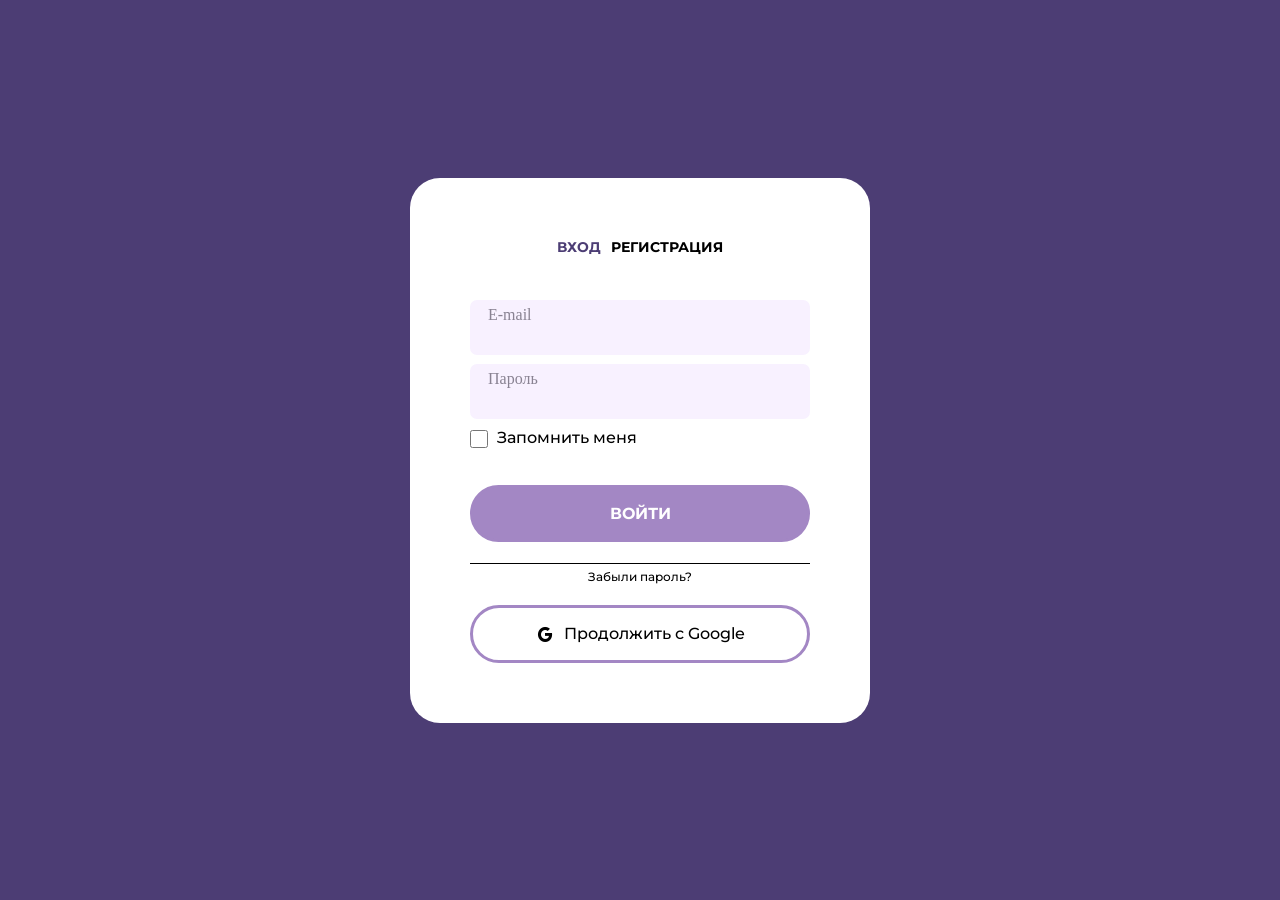
==== login.html @ 8d56366d "first commit" ====
<!DOCTYPE html>
<html lang="ru">
<head>
    <meta charset="UTF-8">
    <meta name="viewport" content="width=device-width, initial-scale=1.0, viewport-fit=cover">

    <!-- Для iOS -->
    <meta name="apple-mobile-web-app-capable" content="yes">
    <meta name="apple-mobile-web-app-status-bar-style" content="black-translucent">
    
    <!-- Для Android -->
    <meta name="theme-color" content="#4C3D74" media="(prefers-color-scheme: light)">
    <meta name="theme-color" content="#4C3D74" media="(prefers-color-scheme: dark)">

    <title>Онлайн-интенсив по наращиванию ресниц</title>

    <!-- Favicon -->
    <link rel="icon" type="image/png" href="./images/icons/favicon-96x96.png" sizes="96x96" />
    <link rel="icon" type="image/svg+xml" href="./images/icons/favicon.svg" />
    <link rel="shortcut icon" href="./images/icons/favicon.ico" />
    <link rel="apple-touch-icon" sizes="180x180" href="./images/icons/apple-touch-icon.png" />
    <link rel="manifest" href="./images/icons/site.webmanifest" />

    <link href='https://unpkg.com/boxicons@2.1.4/css/boxicons.min.css' rel='stylesheet'>
    
    <link rel="stylesheet" href="css/style.css">
    <link rel="stylesheet" href="css/media.css">
</head>
<body>
    <form action="/submit" class="form" method="POST" novalidate>
        <div class="form__container">

            <div class="form__tabs">
                <a href="login.html" class="form__tab form__tab--active">Вход</a>
                <a href="registration.html" class="form__tab">Регистрация</a>
            </div>
                
            <div class="form__container--group">

                <div class="form__field">
                    <label for="email" class="label">E-mail</label>
                    <input type="email" id="email" name="email" required>
                </div>

                <div class="form__field">
                    <label for="password" class="label">Пароль</label>
                    <input type="password" id="password" name="password" required>
                </div>

                <label for="remember-me" class="remember__me"><input type="checkbox" id="remember-me" name="remember-me" required class="checkbox">Запомнить меня</label>
            </div>

            <button type="submit" class="btn__register">Войти</button>

            <hr class="hr">
            <a href="#" class="forgot__password">Забыли пароль?</a>

            <a href="#" class="btn__continue"><i class='bx bxl-google'></i>Продолжить с Google</a>
        </div>
    </form>
</body>
</html>
---- css/style.css ----
/* Сброс всех стилей, которые идут по умолчанию */
@import "./reset.css";

/* * {
    outline: 4px solid green !important;
} */

/* Объявление переменной root для свойств */
:root {
    --primary-color: #4C3D74;

    --primary-alternaite-color: #504178;

    --secondary-color: #FFFFFF;

    --border-radius: 30px;

    --primary-color-button: #A387C4;

    --transition: 0.3s ease;

    --prefers-color-scheme: #000000;

    --font-family: 'Montserrat', system-ui, sans-serif;

    --background-color-card: #F2EEF7;

    --background-color-footer: #251933;

    --input-color: #F8F1FF;

    --border-radius-btn-register-login: 7px;

    --background-color--btn-register-login: #985ACE;
}

/* Подключение шрифта "Montserrat" */
@font-face {
	font-family: 'Montserrat';
	src: url('../fonts/Montserrat/Montserrat-Medium.woff2') format('woff2');
	font-weight: 500;
	font-style: normal;
	font-display: swap;
}

@font-face {
	font-family: 'Montserrat';
	src: url('../fonts/Montserrat/Montserrat-Bold.woff2') format('woff2');
	font-weight: 700;
	font-style: normal;
	font-display: swap;
}

/* Анимация загрузки */
.preloader {
    position: fixed;
    top: 0;
    left: 0;
    width: 100%;
    height: 100%;
    background-color: var(--primary-color);
    display: flex;
    justify-content: center;
    align-items: center;
    z-index: 9999;
    animation: fadeOut 0.5s ease-in-out 4s forwards;

    touch-action: none;
}

/* Контейнер */
.mascara-container {
    position: relative;
    width: 150px;
    height: 200px;
}

/* Флакон туши */
.mascara-bottle {
    position: absolute;
    bottom: 0;
    left: 50%;
    transform: translateX(-50%);
    width: 80px;
    height: 120px;
    background: linear-gradient(45deg, #2A1F40, #1A132D);
    border-radius: 10px;
    box-shadow: 0 5px 15px rgba(0, 0, 0, 0.3),inset 0 -10px 20px rgba(255, 255, 255, 0.1);
}

/* Крышка туши */
.mascara-cap {
    position: absolute;
    bottom: 120px;
    left: 50%;
    transform: translateX(-50%);
    width: 60px;
    height: 25px;
    background: linear-gradient(45deg, #A387C4, #8A63B5);
    border-radius: 5px;
    box-shadow: 0 3px 10px rgba(0, 0, 0, 0.2);
}

/* Щёточка */
.mascara-brush {
    position: absolute;
    bottom: 145px;
    left: 50%;
    transform: translateX(-50%);
    z-index: 10;
    animation: brushMove 3s ease-in-out infinite;
}

/* Держатель щёточки (черная палочка) */
.brush-handle {
    width: 8px;
    height: 80px;
    background: #000000;
    border-radius: 4px;
    position: relative;
}

/* Сама щёточка (белая) */
.brush-head {
    position: absolute;
    bottom: -15px;
    left: 50%;
    transform: translateX(-50%);
    width: 25px;
    height: 30px;
    background: linear-gradient(to bottom, var(--secondary-color), #f0f0f0);
    border-radius: 50% 50% 0 0;
    clip-path: polygon(0 0, 100% 0, 100% 100%, 50% 85%, 0 100%);
    box-shadow: 0 3px 10px rgba(0, 0, 0, 0.2);
}

/* Ворсинки щёточки */
.brush-bristles {
    position: absolute;
    bottom: -20px;
    left: 50%;
    transform: translateX(-50%);
    width: 20px;
    height: 15px;
    background: var(--secondary-color);
    border-radius: 50% 50% 0 0;
}

/* Анимация движения щёточки */
@keyframes brushMove {
    0% {
        transform: translateX(-50%) translateY(0) rotate(0deg);
    }
    20% {
        transform: translateX(-50%) translateY(-40px) rotate(-5deg);
    }
    35% {
        transform: translateX(-50%) translateY(-20px) rotate(2deg);
    }
    50% {
        transform: translateX(-50%) translateY(-35px) rotate(-3deg);
    }
    65% {
        transform: translateX(-50%) translateY(-15px) rotate(1deg);
    }
    80% {
        transform: translateX(-50%) translateY(-60px) rotate(0deg);
    }
    100% {
        transform: translateX(-50%) translateY(-60px) rotate(0deg);
    }
}

/* Капли туши */
.mascara-drops {
    position: absolute;
    bottom: 50px;
    left: 50%;
    transform: translateX(-50%);
    width: 60px;
    height: 40px;
}

.drop {
    position: absolute;
    width: 8px;
    height: 12px;
    background: #A387C4;
    border-radius: 50%;
    opacity: 0;
}

.drop:nth-child(1) {
    left: 10px;
    animation: dropFall 2s ease-in-out infinite;
}

.drop:nth-child(2) {
    left: 25px;
    animation: dropFall 2s ease-in-out 0.5s infinite;
}

.drop:nth-child(3) {
    left: 40px;
    animation: dropFall 2s ease-in-out 1s infinite;
}

@keyframes dropFall {
    0% {
        opacity: 0;
        transform: translateY(-20px);
    }
    30% {
        opacity: 1;
        transform: translateY(0);
    }
    70% {
        opacity: 0.5;
        transform: translateY(20px);
    }
    100% {
        opacity: 0;
        transform: translateY(40px);
    }
}

/* Текст загрузки */
.loading-text {
    position: absolute;
    bottom: -50px;
    left: 50%;
    transform: translateX(-50%);
    color: var(--secondary-color);
    font-size: 16px;
    opacity: 0;
    animation: textAppear 2s ease-in-out 1s forwards;
    font-family: var(--font-family);
    white-space: nowrap;
    width: auto;
}

@keyframes textAppear {
    0% {
        opacity: 0;
        transform: translateX(-50%) translateY(10px);
    }
    100% {
        opacity: 1;
        transform: translateX(-50%) translateY(0);
    }
}

/* Исчезновение прелоадера */
@keyframes fadeOut {
    to {
        opacity: 0;
        visibility: hidden;
    }
}

/* Контент сайта */
.content {
    opacity: 0;
    animation: fadeIn 0.5s ease-in-out 4.5s forwards;
}

@keyframes fadeIn {
    to { opacity: 1; }
}

/* Общие стили для всей страницы */
html.no-scroll,
body.no-scroll {
    overflow: hidden;
    height: 100%;
}

body {
    overflow-x: hidden;
    -webkit-touch-callout: none; /* iOS Safari */
    -webkit-user-select: none;   /* Safari */
    -khtml-user-select: none;    /* Konqueror HTML */
    -moz-user-select: none;      /* Firefox */
    -ms-user-select: none;       /* Internet Explorer/Edge */
    user-select: none;           /* Non-prefixed version */
}

input, textarea {
    -webkit-user-select: text;
    -moz-user-select: text;
    -ms-user-select: text;
    user-select: text;
}

html {
    scroll-behavior: smooth;
    scroll-padding-top: 100px;
}

.container {
    max-width: 1200px;
    margin: 0 auto;
    padding: 0 15px;
    width: 100%;
    position: relative;
    box-sizing: border-box;
}

/* БУРГЕР-МЕНЮ (БАЗОВЫЕ СТИЛИ) */
.burger-menu {
    display: none;
    background: transparent;
    border: none;
    cursor: pointer;
    padding: 0;
    width: 40px;
    height: 40px;
    position: relative;
    z-index: 1001;
}

.burger-icon {
    position: absolute;
    top: 50%;
    left: 50%;
    transform: translate(-50%, -50%);
    transition: var(--transition);
    fill: var(--secondary-color);
}

/* Иконка закрытия скрыта по умолчанию */
.close-icon {
    opacity: 0;
    visibility: hidden;
}

/* Когда меню открыто - показан крестик, а бургер скрыт */
.burger-menu.active .menu-icon {
    opacity: 0;
    visibility: hidden;
}

.burger-menu.active .close-icon {
    opacity: 1;
    visibility: visible;
}

/* Тёмная тема без JS
@media (prefers-color-scheme: dark) {
    body {
        background-color: var(--prefers-color-scheme);
        color: var(--secondary-color);
    }
} */

/* Шапка */
.header {
    padding-top: 105px;
    background-color: var(--primary-color);
}

.header__wrapper {
    display: flex;
    align-items: center;
    justify-content: space-between;
}

.logo {
    font-family: var(--font-family);
    font-weight: 700;
    font-size: 14px;
    line-height: 19px;
    color: var(--secondary-color);
    text-transform: uppercase;
    cursor: pointer;
    transition: var(--transition);
}

.logo:hover {
    color: var(--primary-color-button);
    text-shadow: 0 0 5px rgba(163, 135, 196, 0.3);
}

.nav__menu {
    display: flex;
    align-items: center;
    column-gap: 27px;
    list-style-type: none;
}

.nav__item {
    font-family: var(--font-family);
    font-weight: 700;
    font-size: 14px;
    color: var(--secondary-color);
    text-transform: uppercase;
    transition: var(--transition);
    cursor: pointer;
}

.nav__item:hover {
    color: var(--primary-color-button);
    text-shadow: 0 0 5px rgba(163, 135, 196, 0.3);
}

/* Главный экран */
.banner {
    padding-top: 103px;
    background-color: var(--primary-color);
}

.banner__mini--title {
    font-family: var(--font-family);
    font-weight: 700;
    font-size: 20px;
    color: var(--secondary-color);
    text-transform: uppercase;
}

.banner__title {
    font-family: var(--font-family);
    font-weight: 700;
    font-size: 50px;
    line-height: 66px;
    color: var(--secondary-color);
    text-transform: uppercase;
    max-width: 761px;
    margin-top: 19px;
}

.banner__desc {
    font-family: var(--font-family);
    font-weight: 700;
    font-size: 20px;
    line-height: 150%;
    color: var(--secondary-color);
    margin-top: 29px;
    max-width: 485px;
    text-transform: uppercase;
}

.btn__container {
    display: flex;
	align-items: center;
	column-gap: 24px;
    margin-top: 44px;
    padding-bottom: 182px;
}

.button {
    background-color: var(--primary-color-button);
    border-radius: var(--border-radius);
    padding: 20px 65px;
    font-family: var(--font-family);
    font-size: 16px;
    font-weight: 700;
    color: var(--secondary-color);
    text-transform: uppercase;
    transition: var(--transition);
    border: 3px solid var(--primary-color-button);
    text-align: center;
}

.button:hover {
    border: 3px solid var(--primary-color-button);
    background-color: transparent;
    color: var(--secondary-color);
    box-shadow: 0 0 15px rgba(163, 135, 196, 0.6), inset 0 0 15px rgba(163, 135, 196, 0.1);
    text-shadow: 0 0 5px rgba(163, 135, 196, 0.3);
}

.btn {
    border-radius: var(--border-radius);
    background-color: transparent;
    color: var(--secondary-color);
    padding: 20px 65px;
    font-weight: 700;
    font-family: var(--font-family);
    font-size: 16px;
    border: 3px solid var(--primary-color-button);
    text-transform: uppercase;
    transition: var(--transition);
    text-align: center;
}

.btn:hover {
    background-color: var(--primary-color-button);
    color: var(--secondary-color);
    border-color: var(--primary-color-button);
    box-shadow: 0 5px 15px rgba(163, 135, 196, 0.4);
}

.images {
    position: absolute;
    right: 0;
    top: -47px;
    width: 373px;
    max-width: 100%;
    z-index: 2;
    transition: transform var(--transition);
    cursor: pointer;
}

.images:hover {
    transform: scale(1.1);
}

.bg-effect {
    position: absolute;
    width: 718px;
    height: 800px;
    left: 50%;
    top: -120px;
    border-radius: 50%;
    filter: blur(30px);
    z-index: 1;
    left: 75%;
    transform: translateX(-50%);
    max-width: 80vw;
}

/* Для кого? */
.for-whom {
    padding-top: 167px;
}

.for-whom__title {
    font-family: var(--font-family);
    font-size: 50px;
    font-weight: 700;
    text-align: center;
    text-transform: uppercase;
    color: var(--primary-alternaite-color);
    margin-bottom: 46px;
}

.for-whom__content--item {
    display: flex;
    justify-content: center;
    column-gap: 26px;
    margin-top: 46px;
    margin-bottom: 43px;
}

/* Обертка для карточки чтобы изображение не обрезалось */
.for-whom__card-wrapper {
    position: relative;
    margin-left: 42px;
}

.for-whom__card {
    background: var(--background-color-card);
    border: 3px solid var(--primary-color);
    border-radius: var(--border-radius);
    width: 341px;
    min-height: 138px;
    padding: 20px 20px 20px 60px;
    position: relative;
    display: flex;
    align-items: center;
}

.for-whom__card--between {
    display: flex;
    align-items: center;
    gap: 15px;
    width: 100%;
}

.for-whom__images {
    width: 84px;
    height: 84px;
    position: absolute;
    left: -42px;
    top: 45%;
    transform: translateY(-50%);
    z-index: 2;
}

.for-whom__desc {
    color: var(--primary-color);
    font-size: 16px;
    font-family: var(--font-family);
    line-height: 130%;
    text-transform: uppercase;
    margin: 0;
    padding-left: 5px;
    width: 100%;
}

.for-whom__span {
    color: var(--primary-color);
    font-weight: 700;
}

.for-whom__content--items {
    display: flex;
    align-items: center;
    column-gap: 33px;
    position: relative;
    padding-bottom: 180px;
}

.for-whom__text {
    font-family: var(--font-family);
    font-weight: 700;
    font-size: 20px;
    line-height: 150%;
    color: var(--primary-color);
    text-transform: uppercase;
    width: 511px;
}

.button__for-whom {
    background-color: var(--primary-color-button);
    border-radius: var(--border-radius);
    padding: 20px 65px;
    font-family: var(--font-family);
    font-size: 16px;
    font-weight: 700;
    color: var(--secondary-color);
    text-transform: uppercase;
    transition: var(--transition);
    border: 3px solid var(--primary-color-button);
    text-align: center;
}

.button__for-whom:hover {
    background-color: transparent;
    color: var(--primary-color-button);
    border-color: var(--primary-color-button);
    box-shadow: 0 5px 15px rgba(163, 135, 196, 0.4);
}

.super__woman--images {
    position: absolute;
    right: 0;
    top: 1px;
    width: 243px;
    height: 243px;
}

/* Что будет на интенсиве? */
.program {
    background-color: var(--primary-color);
    padding-top: 168px;
}

.program__content--title {
    color: var(--secondary-color);
    font-family: var(--font-family);
    font-size: 50px;
    text-align: center;
    text-transform: uppercase;
    font-weight: 700;
    margin-bottom: 38px;
}

.program__content--menu {
    display: grid;
    grid-template-columns: repeat(3, 1fr);
    gap: 30px;
    justify-content: center;
}

.program__content--list {
    display: flex;
    align-items: center;
    gap: 23px;
    min-width: 0;
}

.program__images {
    width: 58px;
    height: 58px;
    flex-shrink: 0;
    transition: var(--transition);
    cursor: pointer;
}

.program__images:hover {
    transform: scale(1.1);
}

.program__desc {
    font-size: 16px;
    line-height: 150%;
    color: var(--secondary-color);
    font-weight: 500;
    font-family: var(--font-family);
    text-transform: uppercase;
    margin: 0;
}

.program__span {
    font-size: 16px;
    line-height: 150%;
    color: var(--secondary-color);
    font-weight: 700;
    font-family: var(--font-family);
    text-transform: uppercase;
}

/* О Юлии Ворман */
.about {
    padding-top: 146px;
    background-color: var(--primary-color);
}

.about__title {
    font-family: var(--font-family);
    font-weight: 700;
    font-size: 50px;
    color: var(--secondary-color);
    text-align: center;
    text-transform: uppercase;
    margin-bottom: 31px;
}

.about__text {
    width: 673px;
    text-transform: uppercase;
    font-family: var(--font-family);
    font-weight: 500;
    font-size: 16px;
    line-height: 150%;
    color: var(--secondary-color);
    margin-bottom: 38px;
}

.about__text--span {
    font-weight: 700;
}

.about__text--item {
    width: 666px;
    text-transform: uppercase;
    font-family: var(--font-family);
    font-weight: 500;
    font-size: 16px;
    line-height: 150%;
    color: var(--secondary-color);
    margin-bottom: 20px;
}

.about__text--item--span {
    font-weight: 700;
}

/* Стили для индикаторов - Уменьшено расстояние между колонками */
.indicators {
    display: flex;
    flex-direction: column;
    gap: 20px;
    margin-bottom: 18px;
}

.row {
    display: flex;
    justify-content: space-between;
    width: 59%;
}

.indicator {
    flex: 0 1 49%;
}

.indicator_title {
    margin-bottom: 7px;
    font-family: var(--font-family);
    font-weight: 700;
    font-size: 50px;
    line-height: 66px;
    color: var(--secondary-color);
}

.indicator_text {
    text-transform: uppercase;
    font-family: var(--font-family);
    font-weight: 500;
    font-size: 16px;
    line-height: 150%;
    color: var(--secondary-color);
}

.about__text--footer {
    font-family: var(--font-family);
    font-weight: 500;
    font-size: 16px;
    line-height: 150%;
    color: var(--secondary-color);
    width: 645px;
    text-transform: uppercase;
    padding-bottom: 176px;
}

.about__text--footer--span {
    font-weight: 700;
}

.about__main--images {
    position: absolute;
    right: 100px;
    top: 122px;
    width: 349px;
    height: 451px;
    border-radius: var(--border-radius);
}

/* Лист уроков интенсива */
.list__lessons {
    padding-top: 168px;
}

.list__lessons--title {
    font-family: var(--font-family);
    font-weight: 700;
    font-size: 50px;
    color: var(--primary-alternaite-color);
    text-transform: uppercase;
    text-align: center;
    margin-bottom: 46px;
}

.accordion-item1 {
    border-bottom: 3px solid var(--primary-color);
}

.accordion {
    width: 100%;
    padding-bottom: 50px;
}

.accordion-item {
    border-bottom: 3px solid var(--primary-color);
}

.accordion-toggle {
    display: none;
}

.accordion-label {
    display: flex;
    justify-content: space-between;
    align-items: center;
    padding-top: 20px;
    padding-bottom: 20px;
    padding-left: 0;
    padding-right: 8px;
    cursor: pointer;
    transition: background-color 0.3s;
}

.accordion-label:hover {
    background-color: transparent !important;
}

.lesson-title {
    font-size: 18px;
    font-weight: 500;
    color: var(--primary-color);
    font-family: var(--font-family);
    text-transform: uppercase;
}

.icon {
    position: relative;
    width: 20px;
    height: 20px;
    flex-shrink: 0;
    margin-left: 15px;
}

.icon::before, .icon::after {
    content: '';
    position: absolute;
    background-color: var(--primary-color);
    transition: var(--transition);
}

/* Горизонтальная линия плюса */
.icon::before {
    top: 50%;
    left: 0;
    width: 100%;
    height: 2px;
    transform: translateY(-50%);
}

/* Вертикальная линия плюса */
.icon::after {
    top: 0;
    left: 50%;
    width: 2px;
    height: 100%;
    transform: translateX(-50%);
}

/* Анимация при открытии - превращение плюса в минус */
.accordion-toggle:checked + .accordion-label .icon::after {
    transform: translateX(-50%) rotate(90deg);
    opacity: 0;
}

.accordion-toggle:checked + .accordion-label .icon::before {
    transform: translateY(-50%) rotate(180deg);
}

.accordion-content {
    max-height: 0;
    overflow: hidden;
    padding: 0 25px;
    transition: max-height 0.4s ease, padding 0.4s ease;
    background-color: transparent !important;
    font-size: 15px;
    line-height: 1.6;
    color: var(--primary-color);
}

/* Когда аккордеон открыт */
.accordion-toggle:checked ~ .accordion-content {
    max-height: 300px;
    padding: 5px 25px 20px;
}

.content-wrapper {
    padding: 5px 0;
}

.list__lessons__content--items {
    display: flex;
    align-items: center;
    column-gap: 40px;
    position: relative;
    padding-bottom: 180px;
}

.list__lessons__desc {
    font-family: var(--font-family);
    font-weight: 700;
    font-size: 20px;
    line-height: 150%;
    color: var(--primary-color);
    width: 350px;
}

.lesson--title--number {
    font-weight: 700;
}

/* Тарифы */
.pricing {
    background-color: var(--primary-color);
    padding-top: 168px;
}

.pricing__title {
    font-family: var(--font-family);
    font-weight: 700;
    font-size: 50px;
    text-align: center;
    color: var(--secondary-color);
    text-transform: uppercase;
    margin-bottom: 46px;
}

.pricing__content__card--wrapper {
    display: flex;
    justify-content: center;
    column-gap: 38px;
}

.pricing__content--card {
    background-color: var(--background-color-card);
    border-radius: var(--border-radius);
    width: 375px;
    padding: 57px 30px 0 36px;
    position: relative;
}

.pricing__content__card--title {
    font-family: var(--font-family);
    font-weight: 700;
    font-size: 16px;
    color: var(--primary-color);
    text-transform: uppercase;
    margin-bottom: 15px;
}

.pricing__content--desc {
    font-family: var(--font-family);
    font-weight: 500;
    font-size: 15px;
    line-height: 150%;
    text-transform: uppercase;
    color: var(--primary-color);
    margin-bottom: 8px;
    display: flex;
    gap: 8px;
}

.pricing__content--span {
    font-weight: 700;
    font-size: 25px;
    flex-shrink: 0;
}

.pricing__content--duration {
    font-family: var(--font-family);
    font-weight: 700;
    font-size: 16px;
    color: var(--primary-color);
    text-transform: uppercase;
    margin-top: 18px;
    margin-bottom: 8px;
}

.pricing__content--condition {
    display: inline-block;
    font-family: var(--font-family);
    font-weight: 500;
    font-size: 12px;
    color: var(--primary-color);
    text-transform: uppercase;
    margin: 0;
    margin-right: 50px;
    text-align: center;
    margin-bottom: 47px;
}

.pricing__content__condition--span {
    font-weight: 700;
}

.pricing__content--price {
    display: inline-block;
    font-family: var(--font-family);
    font-weight: 700;
    font-size: 16px;
    color: var(--primary-color);
    margin: 0;
    text-align: center;
}

.pricing__content--button {
    background-color: var(--primary-color-button);
    border-radius: var(--border-radius);
    padding: 20px 75px;
    font-family: var(--font-family);
    font-size: 16px;
    font-weight: 700;
    color: var(--secondary-color);
    text-transform: uppercase;
    transition: var(--transition);
    border: 3px solid var(--primary-color-button);
    margin-left: 10px;
}

.pricing__content--button:hover {
    border: 3px solid var(--primary-color);
    background-color: var(--primary-color-button);
    color: var(--secondary-color);
    border-color: var(--primary-color-button);
    box-shadow: 0 0 15px rgba(163, 135, 196, 0.6), inset 0 0 15px rgba(163, 135, 196, 0.1);
    text-shadow: 0 0 5px rgba(163, 135, 196, 0.3);
}

.pricing__content--images {
    position: absolute;
    top: -40px;
    left: 275px;
    width: 128px;
    height: 128px;
    object-fit: cover;
    transition: var(--transition);
    cursor: pointer;
}

.pricing__content--images:hover {
    transform: scale(1.1) rotate(5deg);
}

.pricing__content--stories {
    padding-top: 100px;
    padding-bottom: 177px;
    display: flex;
    column-gap: 30px;
    align-items: center;
}

.pricing__content__images--gift {
    width: 67px;
    height: 67px;
    transition: var(--transition);
    cursor: pointer;
}

.pricing__content__images--gift:hover {
    transform: scale(1.1);
}

.pricing__content__stories--text {
    width: 570px;
    font-family: var(--font-family);
    font-weight: 700;
    font-size: 16px;
    line-height: 150%;
    color: var(--secondary-color);
    text-transform: uppercase;
}

.btn__stories {
    border: 4px solid var(--primary-color-button);
    background-color: transparent;
    color: var(--secondary-color);
    padding: 20px 40px;
    text-align: center;
    border-radius: var(--border-radius);
    text-transform: uppercase;
    font-size: 16px;
    font-family: var(--font-family);
    font-weight: 700;
    width: 245px;
    transition: var(--transition);
}

.btn__stories:hover {
    background-color: var(--primary-color-button);
    color: var(--secondary-color);
    border-color: var(--primary-color-button);
    box-shadow: 0 5px 15px rgba(163, 135, 196, 0.4);
}

.short__name {
    text-transform: uppercase;
    color: var(--secondary-color);
    font-size: 16px;
    font-weight: 700;
    font-family: var(--font-family);
    transition: var(--transition);
    margin-left: 44px;
    text-decoration: none;
}

.short__name:hover {
    color: var(--primary-color-button);
}

/* А такие вопросы могут возникнуть у вас */
.questions {
    padding-top: 156px;
}

.questions__title {
    font-family: var(--font-family);
    font-weight: 700;
    font-size: 50px;
    color: var(--primary-alternaite-color);
    text-align: center;
    text-transform: uppercase;
    margin-bottom: 46px;
}

.questions__accordion {
    width: 100%;
    padding-bottom: 69px;
}

.accordion-item1 {
    border-bottom: 3px solid var(--primary-color);
}

.accordion-item {
    border-bottom: 3px solid var(--primary-color);
}

.accordion-toggle {
    display: none;
}

.accordion-label {
    display: flex;
    justify-content: space-between;
    align-items: center;
    padding-top: 20px;
    padding-bottom: 20px;
    padding-left: 0;
    padding-right: 8px;
    cursor: pointer;
    transition: background-color 0.3s;
}

.accordion-label:hover {
    background-color: transparent !important;
}

.question-title {
    font-size: 18px;
    font-weight: 500;
    color: var(--primary-color);
    font-family: var(--font-family);
    text-transform: uppercase;
}

.icon {
    position: relative;
    width: 20px;
    height: 20px;
    flex-shrink: 0;
    margin-left: 15px;
}

.icon::before, .icon::after {
    content: '';
    position: absolute;
    background-color: var(--primary-color);
    transition: var(--transition);
}

/* Горизонтальная линия плюса */
.icon::before {
    top: 50%;
    left: 0;
    width: 100%;
    height: 2px;
    transform: translateY(-50%);
}

/* Вертикальная линия плюса */
.icon::after {
    top: 0;
    left: 50%;
    width: 2px;
    height: 100%;
    transform: translateX(-50%);
}

/* Анимация при открытии - превращение плюса в минус */
.accordion-toggle:checked + .accordion-label .icon::after {
    transform: translateX(-50%) rotate(90deg);
    opacity: 0;
}

.accordion-toggle:checked + .accordion-label .icon::before {
    transform: translateY(-50%) rotate(180deg);
}

/* Когда аккордеон открыт */
.accordion-toggle:checked ~ .accordion-content {
    max-height: 300px;
    padding: 5px 25px 20px;
}

.accordion-content {
    max-height: 0;
    overflow: hidden;
    padding: 0 25px;
    transition: max-height 0.4s ease, padding 0.4s ease;
    background-color: var(--secondary-color);
    font-size: 15px;
    line-height: 1.6;
    color: var(--primary-color);
}

.content-wrapper {
    padding: 5px 0;
}

.bx.bxl-telegram {
    color: var(--prefers-color-scheme);
    font-size: 50px;
    cursor: pointer;
    transition: var(--transition);
}

.bx.bxl-telegram:hover {
    color: var(--primary-color);
}

.questions__text {
    font-family: var(--font-family);
    font-weight: 700;
    font-size: 20px;
    line-height: 150%;
    color: var(--primary-color);
    text-transform: uppercase;
    width: 399px;
}

/* Подвал */
.footer {
    padding-top: 125px;
    padding-bottom: 109px;
    background-color: var(--background-color-footer);
    width: 100%;
    position: relative;
}

.footer__content {
    display: flex;
    align-items: flex-start;
    justify-content: space-between;
    position: relative;
}

.footer__content--item {
    flex: 1;
}

.footer__logo {
    font-family: var(--font-family);
    font-weight: 700;
    font-size: 16px;
    color: var(--secondary-color);
    text-transform: uppercase;
    cursor: pointer;
    transition: var(--transition);
}

.footer__logo:hover {
    color: var(--primary-color-button);
}

.inn {
    font-family: var(--font-family);
    font-weight: 700;
    font-size: 16px;
    color: var(--secondary-color);
    text-transform: uppercase;
    margin-top: 8px;
    margin-bottom: 8px;
}

.ORRNIP {
    font-family: var(--font-family);
    font-weight: 700;
    font-size: 16px;
    color: var(--secondary-color);
    text-transform: uppercase;
    line-height: 1.4;
}

/* Центральный блок */
.footer__center {
    position: absolute;
    left: 50%;
    top: 75%;
    transform: translate(-50%, -50%);
    display: flex;
    flex-direction: column;
    align-items: center;
    gap: 20px;
}

/* Стрелка вверх */
.up__button {
    cursor: pointer;
}

.up__link {
    text-decoration: none;
    color: var(--secondary-color);
    display: block;
    transition: var(--transition);
}

.bx.bx-up-arrow-alt {
    font-size: 80px;
    transition: var(--transition);
}

.up__link:hover .bx.bx-up-arrow-alt {
    color: var(--primary-color-button);
    transform: scale(1.1);
}

/* Иконки соцсетей */
.social__icons {
    display: flex;
    gap: 10px;
    justify-content: center;
}

.social__icons a {
    display: flex;
    align-items: center;
    justify-content: center;
    width: 40px;
    height: 40px;
    border-radius: 50%;
    background-color: rgba(255, 255, 255, 0.1);
    transition: var(--transition);
}

.social__icons a:hover {
    background-color: var(--primary-color-button);
    transform: scale(1.1);
}

.social__icons i {
    font-size: 20px;
    color: var(--secondary-color);
}

.social__icons svg {
    width: 20px;
    height: 20px;
}

/* Правый блок */
.footer__contracts {
    display: flex;
    flex-direction: column;
    align-items: flex-end;
    gap: 8px;
}

.political__confidencial, .oferta, .hire__me {
    font-family: var(--font-family);
    font-weight: 700;
    font-size: 16px;
    color: var(--secondary-color);
    text-transform: uppercase;
    transition: var(--transition);
}

.political__confidencial:hover, .oferta:hover, .hire__me:hover {
    color: var(--primary-color-button);
}

.social__icons {
    display: flex;
    align-items: center;
}

/* Форма входа и регистрации */
.form {
    min-height: 100vh;
    display: flex;
    align-items: center;
    justify-content: center;
    background-color: var(--primary-color);
}

.form__container {
    display: flex;
    justify-content: center;
    padding: 60px;
    background-color: var(--secondary-color);
    border-radius: var(--border-radius);
    width: 100%;
    max-width: 460px;
    margin: 0 20px;
    flex-direction: column;
}

.form__tabs {
    display: flex;
    column-gap: 10px;
    margin-bottom: 44px;
    justify-content: center;
}

.form__tab {
    font-family: var(--font-family);
    font-weight: 700;
    font-size: 14px;
    text-transform: uppercase;
    color: var(--prefers-color-scheme);
    cursor: pointer;
    transition: var(--transition);
}

.form__tab:hover {
    color: var(--primary-color);
}

.form__tab--active {
    color: var(--primary-color);
}

.form__container--group {
    display: flex;
    flex-direction: column;
    gap: 9px;
}

.form__field {
    background-color: var(--input-color);
    border-radius: var(--border-radius-btn-register-login);
    padding: 2px 0 8px 16px;
    border: 2px solid transparent;
    transition: var(--transition);
}

.form__field input {
    width: 100%;
    border: none;
    background: transparent;
    outline: none;
    font-family: var(--font-family);
    font-size: 16px;
}

.form__field:focus-within {
    border-color: var(--primary-color-button);
}

.label {
    display: flex;
    margin: 2px 0;
    opacity: 0.6;
    color: #403A4B;
}

.btn__register {
    background-color: var(--primary-color-button);
    border-radius: var(--border-radius);
    padding: 16px;
    font-family: var(--font-family);
    font-size: 16px;
    font-weight: 700;
    color: var(--secondary-color);
    text-transform: uppercase;
    transition: var(--transition);
    border: 3px solid var(--primary-color-button);
    text-align: center;
    width: 100%;
    margin-bottom: 21px;
    margin-top: 37px;
    cursor: pointer;
}

.btn__register:hover {
    border: 3px solid var(--primary-color-button);
    background-color: var(--primary-color-button);
    color: var(--secondary-color);
    border-color: var(--primary-color-button);
    box-shadow: 0 0 15px rgba(163, 135, 196, 0.6), inset 0 0 15px rgba(163, 135, 196, 0.1);
    text-shadow: 0 0 5px rgba(163, 135, 196, 0.3);
}

.hr {
    border-bottom: 1px solid var(--prefers-color-scheme);
}

.btn__continue {
    display: flex;
    align-items: center;
    justify-content: center;
    column-gap: 9px;
    background: transparent;
    border-radius: var(--border-radius);
    border: 3px solid var(--primary-color-button);
    padding: 16px;
    color: var(--prefers-color-scheme);
    font-family: var(--font-family);
    font-weight: 500;
    margin-top: 21px;
    transition: var(--transition);
    width: 100%;
}

.btn__continue:hover {
    background-color: var(--primary-color-button);
    color: var(--secondary-color);
    border: 3px solid var(--primary-color-button);
}

.bx.bxl-google {
    font-size: 20px;
}

/* Для входа в аккаунт */
.remember__me {
    display: flex;
    align-items: center;
    column-gap: 9px;
    cursor: pointer;
    font-family: var(--font-family);
    color: var(--prefers-color-scheme);
}

.checkbox {
    width: 18px;
    height: 18px;
}

.forgot__password {
    text-align: center;
    text-decoration: none;
    color: var(--prefers-color-scheme);
    font-size: 12px;
    margin-top: 5px;
    font-family: var(--font-family);
    font-weight: 500;
}

.forgot__password:hover {
    color: var(--primary-color);
}

/* Для предзаписи */
.form__tabs-recording--title {
    text-align: center;
    font-size: 18px;
    margin-bottom: 44px;
    font-family: var(--font-family);
    font-weight: 700;
    text-transform: uppercase;
}

.remembers__me {
    display: flex;
    align-items: center;
    column-gap: 9px;
    cursor: pointer;
    font-family: var(--font-family);
    color: var(--prefers-color-scheme);
    margin-top: 21px;
}

.checkbox {
    width: 18px;
    height: 18px;
    min-width: 16px;
    margin-top: 2px;
    accent-color: var(--primary-color-button);
}

.btn__pre--recording {
    background-color: var(--primary-color-button);
    border-radius: var(--border-radius);
    padding: 20px 65px;
    font-family: var(--font-family);
    font-size: 16px;
    font-weight: 700;
    color: var(--secondary-color);
    text-transform: uppercase;
    transition: var(--transition);
    border: 3px solid var(--primary-color-button);
    text-align: center;
    width: 100%;
    margin-top: 37px;
}

.btn__pre--recording:hover {
    background-color: transparent;
    color: var(--primary-color-button);
    border-color: var(--primary-color-button);
    box-shadow: 0 5px 15px rgba(163, 135, 196, 0.4);
}

/* Файлы Cookie */
.cookie-toggle {
    display: none;
}

.cookie-toggle:checked ~ .cookie__notifications {
    display: none;
}

.cookie__notifications {
    position: fixed;
    bottom: 20px;
    left: 50%;
    transform: translateX(-50%);
    width: 100%;
    max-width: 600px;
    background: var(--primary-color);
    border: 3px solid var(--secondary-color);
    border-radius: var(--border-radius);
    padding: 20px;
    box-shadow: 0 5px 25px rgba(0, 0, 0, 0.2);
    z-index: 10000;

    opacity: 0;
    transform: translateX(-50%) translateY(100px);
    
    animation: slideInUp 0.5s ease-out 4.5s forwards;
}

@keyframes slideInUp {
    to {
        opacity: 1;
        transform: translateX(-50%) translateY(0);
    }
}

.cookie__content {
    display: flex;
    align-items: center;
    gap: 24px;
}

.cookie__text {
    margin: 0;
    font-family: var(--font-family);
    font-weight: 500;
    font-size: 16px;
    color: var(--secondary-color);
    line-height: 1.4;
}

.bx.bxs-cookie {
    font-size: 64px;
    cursor: pointer;
    transition: var(--transition);
}

.bx.bxs-cookie:hover {
    transform: scale(1.1) rotate(10deg);
}

.cookie__container--label {
    display: flex;
	align-items: center;
	column-gap: 24px;
    margin-top: 24px;
}

.cookie__accept {
    background-color: var(--primary-color-button);
    border-radius: var(--border-radius);
    padding: 8px 16px;
    font-family: var(--font-family);
    font-size: 16px;
    font-weight: 700;
    color: var(--secondary-color);
    text-transform: uppercase;
    transition: var(--transition);
    border: 3px solid var(--primary-color-button);
    text-align: center;
}

.cookie__accept:hover {
    border: 3px solid var(--primary-color-button);
    background-color: transparent;
    color: var(--secondary-color);
    box-shadow: 0 0 15px rgba(163, 135, 196, 0.6), inset 0 0 15px rgba(163, 135, 196, 0.1);
    text-shadow: 0 0 5px rgba(163, 135, 196, 0.3);
}

.cookie__decline {
    border-radius: var(--border-radius);
    background-color: transparent;
    color: var(--secondary-color);
    padding: 8px 16px;
    font-weight: 700;
    font-family: var(--font-family);
    font-size: 16px;
    border: 3px solid var(--primary-color-button);
    text-transform: uppercase;
    transition: var(--transition);
    text-align: center;
}

.cookie__decline:hover {
    background-color: var(--primary-color-button);
    color: var(--secondary-color);
    border-color: var(--primary-color-button);
    box-shadow: 0 5px 15px rgba(163, 135, 196, 0.4);
}

/* КНОПКА ДОКУМЕНТАЦИИ */
.doc_toggle--btn {
    position: fixed;
    top: 20px;
    right: 20px;
    width: 60px;
    height: 60px;
    background: rgba(30, 30, 40, 0.95);
    border-radius: var(--border-radius);
    border: 2px solid rgba(255, 255, 255, 0.15);
    cursor: pointer;
    z-index: 10001;

    display: flex;
    align-items: center;
    justify-content: center;

    box-shadow: 0 3px 10px rgba(0, 0, 0, 0.2);
    opacity: 0;
    transform: translateY(-20px);
    pointer-events: none;
    animation: showDocButton 0.5s ease-in-out 4.5s forwards;
}

@keyframes showDocButton {
    to {
        opacity: 1;
        transform: translateY(0);
        pointer-events: auto;
    }
}

.doc_toggle--btn i {
    font-size: 34px;
    color: #888888;
    transition: var(--transition);
}

.doc_toggle--btn:hover i {
    color: var(--primary-color-button);
}

/* Модалка */
.modal-overlay {
    position: fixed;
    inset: 0;
    display: none;
    align-items: center;
    justify-content: center;
    padding: 20px;
    background: rgba(0, 0, 0, 0.6);
    backdrop-filter: blur(5px);
    z-index: 9999;
    pointer-events: none;
}

.modal-overlay.is-open {
    display: flex;
    pointer-events: auto;
}

.modal {
    width: min(520px, 100%);
    border-radius: 18px;
    padding: 22px 18px 18px;
    background: #ffffff;
    box-shadow: 0 18px 60px rgba(0, 0, 0, 0.25);
    position: relative;

    transform: translateY(8px) scale(0.98);
    opacity: 0;
    transition: 200ms ease;
    font-family: var(--font-family);
}

.modal-overlay.is-open .modal {
    transform: translateY(0) scale(1);
    opacity: 1;
}

.modal__close {
    position: absolute;
    top: 10px;
    right: 10px;
    width: 42px;
    height: 42px;
    border: none;
    border-radius: 999px;
    cursor: pointer;
    background: transparent;
    font-size: 28px;
    line-height: 42px;
}

/* Успешная запись */
.form__success {
    text-align: center;
}

.form__success-title {
    margin: 0 0 10px;
    font-size: 22px;
    font-family: var(--font-family);
}

.form__success-text {
    margin: 0 0 14px;
    line-height: 1.4;
    font-family: var(--font-family);
}

.form__code-wrapper {
    display: flex;
    flex-direction: row;
    align-items: center;
    gap: 12px;
    justify-content: center;
    flex-wrap: wrap;
}

.form__code,
.form__bot-btn {
    width: auto;
    min-width: 200px;
    height: 60px;
    display: flex;
    align-items: center;
    justify-content: center;
    box-sizing: border-box;
    text-align: center;
}

.form__code {
    display: flex;
    align-items: center;
    background: #f1f1f1;
    border-radius: 12px;
    padding: 11px 14px 18px 18px;
    font-size: 28px;
    font-weight: 700;
    letter-spacing: 6px;
    display: inline-block;
    text-align: center;
}

.form__bot-btn {
    display: inline-block;
    text-decoration: none;
    padding: 18px 18px;
    border-radius: 14px;
    font-weight: 700;
    text-transform: uppercase;
    font-family: var(--font-family);
    background-color: var(--primary-color-button);
    color: var(--secondary-color);
    border: 3px solid var(--primary-color-button);
    transition: var(--transition);
    font-size: 16px;
    box-sizing: border-box;
}

.form__bot-btn:hover {
    border: 3px solid var(--primary-color-button);
    background-color: transparent;
    color: var(--primary-color-button);
}
---- css/media.css ----
/* Медиазапрос для мобильных (от 320px до 480px) */
    @media (min-width: 320px) and (max-width: 480px) {

    /* Анимация загрузки */
    @media (min-width: 320px) and (max-width: 480px) {
    .preloader {
        position: fixed;
        top: 0;
        left: 0;
        width: 100%;
        height: 100%;
        background-color: var(--primary-color);
        display: flex;
        justify-content: center;
        align-items: center;
        z-index: 9999;
        animation: fadeOut 0.5s ease-in-out 4s forwards;
    }

    /* Контейнер */
    .mascara-container {
        position: relative;
        width: 120px;
        height: 160px;
    }

    /* Флакон туши */
    .mascara-bottle {
        position: absolute;
        bottom: 0;
        left: 50%;
        transform: translateX(-50%);
        width: 64px;
        height: 96px;
        background: linear-gradient(45deg, #2A1F40, #1A132D);
        border-radius: 8px;
        box-shadow: 0 4px 12px rgba(0, 0, 0, 0.3), inset 0 -8px 16px rgba(255, 255, 255, 0.1);
    }

    /* Крышка туши */
    .mascara-cap {
        position: absolute;
        bottom: 96px;
        left: 50%;
        transform: translateX(-50%);
        width: 48px;
        height: 20px;
        background: linear-gradient(45deg, #A387C4, #8A63B5);
        border-radius: 4px;
        box-shadow: 0 2px 8px rgba(0, 0, 0, 0.2);
    }

    /* Щёточка */
    .mascara-brush {
        position: absolute;
        bottom: 116px;
        left: 50%;
        transform: translateX(-50%);
        z-index: 10;
        animation: brushMoveMobile 3s ease-in-out infinite;
    }

    /* Держатель щёточки */
    .brush-handle {
        width: 6px;
        height: 64px;
        background: #000000;
        border-radius: 3px;
        position: relative;
    }

    /* Сама щёточка */
    .brush-head {
        position: absolute;
        bottom: -12px;
        left: 50%;
        transform: translateX(-50%);
        width: 20px;
        height: 24px;
        background: linear-gradient(to bottom, var(--secondary-color), #f0f0f0);
        border-radius: 50% 50% 0 0;
        clip-path: polygon(0 0, 100% 0, 100% 100%, 50% 85%, 0 100%);
        box-shadow: 0 2px 8px rgba(0, 0, 0, 0.2);
    }

    /* Ворсинки щёточки */
    .brush-bristles {
        position: absolute;
        bottom: -16px;
        left: 50%;
        transform: translateX(-50%);
        width: 16px;
        height: 12px;
        background: var(--secondary-color);
        border-radius: 50% 50% 0 0;
    }

    /* Анимация движения щёточки */
    @keyframes brushMoveMobile {
        0% {
            transform: translateX(-50%) translateY(0) rotate(0deg);
        }
        20% {
            transform: translateX(-50%) translateY(-32px) rotate(-5deg);
        }
        35% {
            transform: translateX(-50%) translateY(-16px) rotate(2deg);
        }
        50% {
            transform: translateX(-50%) translateY(-28px) rotate(-3deg);
        }
        65% {
            transform: translateX(-50%) translateY(-12px) rotate(1deg);
        }
        80% {
            transform: translateX(-50%) translateY(-48px) rotate(0deg);
        }
        100% {
            transform: translateX(-50%) translateY(-48px) rotate(0deg);
        }
    }

    /* Капли туши */
    .mascara-drops {
        position: absolute;
        bottom: 40px;
        left: 50%;
        transform: translateX(-50%);
        width: 48px;
        height: 32px;
    }

    .drop {
        position: absolute;
        width: 6px;
        height: 10px;
        background: #A387C4;
        border-radius: 50%;
        opacity: 0;
    }

    .drop:nth-child(1) {
        left: 8px;
        animation: dropFallMobile 2s ease-in-out infinite;
    }

    .drop:nth-child(2) {
        left: 20px;
        animation: dropFallMobile 2s ease-in-out 0.5s infinite;
    }

    .drop:nth-child(3) {
        left: 32px;
        animation: dropFallMobile 2s ease-in-out 1s infinite;
    }

    @keyframes dropFallMobile {
        0% {
            opacity: 0;
            transform: translateY(-16px);
        }
        30% {
            opacity: 1;
            transform: translateY(0);
        }
        70% {
            opacity: 0.5;
            transform: translateY(16px);
        }
        100% {
            opacity: 0;
            transform: translateY(32px);
        }
    }

    /* Текст загрузки */
    .loading-text {
        position: absolute;
        bottom: -40px;
        left: 50%;
        transform: translateX(-50%);
        color: var(--secondary-color);
        font-size: 14px;
        opacity: 0;
        animation: textAppearMobile 2s ease-in-out 1s forwards;
        font-family: var(--font-family);
        text-align: center;
        white-space: nowrap;
    }

    @keyframes textAppearMobile {
        0% {
            opacity: 0;
            transform: translateX(-50%) translateY(8px);
        }
        100% {
            opacity: 1;
            transform: translateX(-50%) translateY(0);
        }
    }

    /* Исчезновение прелоадера */
    @keyframes fadeOut {
        to {
            opacity: 0;
            visibility: hidden;
        }
    }

    /* Контент сайта */
    .content {
        opacity: 0;
        animation: fadeIn 0.5s ease-in-out 4.5s forwards;
    }

    @keyframes fadeIn {
        to { opacity: 1; }
    }
}

    /* Шапка */
    .header {
        padding-top: 89px;
    }

    .container {
        box-sizing: border-box;
        max-width: 400px;
        margin: 0 auto;
        padding: 0 45px;
        width: 100%;
    }

    .header__wrapper {
        display: flex;
        justify-content: space-between;
        align-items: center;
    }

    .logo {
        font-family: var(--font-family);
        font-weight: 700;
        font-size: 12px;
        line-height: 19px;
        color: var(--secondary-color);
        text-transform: uppercase;
        cursor: pointer;
        transition: var(--transition);
        text-decoration: none;
    }

    /* Бургер меню */
    .burger-menu {
        display: flex;
        align-items: center;
        justify-content: center;
        width: 35px;
        height: 35px;
    }
    
    .burger-icon {
        width: 44px;
        height: 44px;
    }
    
    /* Навигация */
    .nav {
        display: none;
        position: fixed;
        top: 0;
        left: 0;
        width: 100%;
        height: 100vh;
        background-color: var(--primary-color);
        z-index: 1000;
        padding: 100px 20px 20px;
    }
    
    .nav.active {
        display: flex;
        flex-direction: column;
        align-items: center;
        justify-content: flex-start;
    }
    
    .nav__menu {
        display: flex;
        flex-direction: column;
        align-items: center;
        gap: 30px;
        width: 100%;
        list-style: none;
        margin: 0;
        padding: 0;
    }
    
    .nav__list {
        width: 100%;
        text-align: center;
    }
    
    .nav__item {
        display: block;
        font-family: var(--font-family);
        font-weight: 700;
        font-size: 16px;
        color: var(--secondary-color);
        text-transform: uppercase;
        text-decoration: none;
        padding: 15px 0;
        transition: var(--transition);
        border-bottom: 1px solid var(--primary-color-button);
        width: 100%;
    }
    
    .nav__item:hover {
        color: var(--primary-color-button);
        background-color: rgba(163, 135, 196, 0.1);
    }

    /* Главный экран */
    .banner {
        text-align: center;
        padding-top: 60px;
    }

    .banner__title {
        font-family: var(--font-family);
        font-weight: 700;
        font-size: 25px;
        line-height: 40px;
        color: var(--secondary-color);
        margin-bottom: 27px;
        text-transform: uppercase;
        text-align: center !important;
        margin-left: 0 !important;
        margin-right: 0 !important;
        width: 100% !important;
        max-width: 100% !important;
    }

    .banner__mini--title {
        font-family: var(--font-family);
        font-weight: 700;
        font-size: 16px;
        color: var(--secondary-color);
        margin-bottom: 27px;
        text-transform: uppercase;
        text-align: center !important;
        margin-left: 0 !important;
        margin-right: 0 !important;
        width: 100% !important;
        max-width: 100% !important;
    }

    .banner__desc {
        font-family: var(--font-family);
        font-weight: 700;
        font-size: 19px;
        line-height: 150%;
        color: var(--secondary-color);
        text-align: center;
        text-transform: uppercase;
        margin-bottom: 27px;
        text-align: center !important;
        margin-left: 0 !important;
        margin-right: 0 !important;
        width: 100% !important;
        max-width: 100% !important;
    }

    .btn__container {
        flex-direction: column;
        align-items: center;
        gap: 20px;
        padding-bottom: 182px;
    }

    .button {
        text-align: center;
        padding: 20px 64px;
        font-size: 16px;
        width: 100%;
        max-width: 300px;

        background-color: var(--primary-color-button);
        border-radius: var(--border-radius);
        font-family: var(--font-family);
        font-weight: 700;
        color: var(--secondary-color);
        text-transform: uppercase;
        transition: var(--transition);
        border: 3px solid var(--primary-color-button);
    }

    .button:hover {
        border: 3px solid var(--primary-color-button);
        background-color: transparent;
        color: var(--secondary-color);
        box-shadow: 0 0 15px rgba(163, 135, 196, 0.6), inset 0 0 15px rgba(163, 135, 196, 0.1);
        text-shadow: 0 0 5px rgba(163, 135, 196, 0.3);
}

    .btn {
        text-align: center;
        padding: 20px 64px;
        font-size: 16px;
        width: 100%;
        max-width: 300px;

        border-radius: var(--border-radius);
        background-color: transparent;
        color: var(--secondary-color);
        font-weight: 700;
        font-family: var(--font-family);
        border: 3px solid var(--primary-color-button);
        text-transform: uppercase;
        transition: var(--transition);
    }

    .btn:hover {
        background-color: var(--primary-color-button);
        color: var(--secondary-color);
        border-color: var(--primary-color-button);
        box-shadow: 0 5px 15px rgba(163, 135, 196, 0.4);
    }

    .images {
        margin: 0 auto;
        position: relative;
        width: 309px;
        top: -120px;
        left: auto;
        right: 0;
        transform: none !important;
    }

    .bg-effect {
        display: none;
    }

    /* Для кого */
    .for-whom {
        padding-top: 91px;
    }

    .for-whom__title {
        font-family: var(--font-family);
        font-weight: 700;
        font-size: 23px;
        line-height: 1.3;
        text-align: center !important;
        margin-left: 0 !important;
        margin-right: 0 !important;
        width: 100% !important;
        max-width: 100% !important;
        color: var(--primary-alternaite-color);
        text-transform: uppercase;
        margin-bottom: 30px;
        width: 100%;
        padding: 0 20px;
    }

    .for-whom__content--item {
        display: flex;
        flex-direction: column;
        align-items: center;
        gap: 30px;
        width: 100%;
        padding: 0 10px;
    }

    .for-whom__card-wrapper {
        position: relative;
        margin-left: 0;
        width: 100%;
        display: flex;
        justify-content: center;
    }

    .for-whom__card {
        background: var(--background-color-card);
        border: 3px solid var(--primary-color);
        border-radius: var(--border-radius);
        display: flex;
        align-items: center;
        width: 100%;
        max-width: 300px;
        min-height: 120px;
        padding: 20px 15px 20px 45px;
        position: relative;
        margin: 0 auto;
    }

    .for-whom__images {
        width: 50px;
        height: 50px;
        position: absolute;
        left: -25px;
        top: 50%;
        transform: translateY(-50%);
        z-index: 2;
    }

    .for-whom__desc {
        font-family: var(--font-family);
        font-weight: 500;
        font-size: 12px;
        line-height: 1.4;
        color: var(--primary-color);
        text-transform: uppercase;
        margin: 0;
        padding-left: 0;
        width: 100%;
    }

    .for-whom__span {
        font-weight: 700;
        color: var(--primary-color);
    }

    .for-whom__content--items {
        display: flex;
        flex-direction: column;
        align-items: center;
        gap: 33px;
        padding-bottom: 100px;
        margin-top: 44px;
        width: 100%;
        padding: 0 20px;
    }

    .for-whom__text {
        font-family: var(--font-family);
        font-weight: 700;
        font-size: 15px;
        line-height: 1.4;
        text-align: center;
        color: var(--primary-color);
        width: 100%;
        max-width: 280px;
        text-transform: uppercase;
        margin: 0;
    }

    .button__for-whom {
        background-color: var(--primary-color-button);
        border-radius: var(--border-radius);
        padding: 20px 65px;
        font-family: var(--font-family);
        font-size: 16px;
        font-weight: 700;
        color: var(--secondary-color);
        text-transform: uppercase;
        border: 3px solid var(--primary-color-button);
        text-align: center;
        text-decoration: none;
        width: auto;
    }

    .button__for-whom:hover {
        background-color: transparent;
        color: var(--primary-color-button);
        border-color: var(--primary-color-button);
        box-shadow: 0 5px 15px rgba(163, 135, 196, 0.4);
    }

    .super__woman--images {
        display: block;
        width: 180px;
        height: 180px;
        margin: 20px auto 0;
        position: relative;
        top: 0;
    }

    /* Что будет на интенсиве? */
    .program__content--title {
        margin-bottom: 45px;
        margin-top: -51px;
        font-family: var(--font-family);
        font-weight: 700;
        font-size: 30px;
        text-align: center !important;
        margin-left: 0 !important;
        margin-right: 0 !important;
        width: 100% !important;
        max-width: 100% !important;
        color: var(--secondary-color);
        width: 319px;
    }

    .program__content--menu {
        display: flex;
        flex-direction: column;
        justify-content: center;
        gap: 28px;
    }

    .program__content--list {
        display: flex;
        align-items: center;
        gap: 9px;
        min-width: 0;
    }

    .program__images {
        width: 46px;
        height: 46px;
        transform: none !important;
    }

    .program__desc {
        font-family: var(--font-family);
        font-weight: 500;
        font-size: 16px;
        line-height: 150%;
        color: var(--secondary-color);
        text-transform: uppercase;
    }

    /* О Юлии Ворман */
    .about__title {
        font-family: var(--font-family);
        font-weight: 700;
        font-size: 30px;
        text-align: center !important;
        margin-left: 0 !important;
        margin-right: 0 !important;
        width: 100% !important;
        max-width: 100% !important;
        color: var(--secondary-color);
        text-transform: uppercase;
        width: 314px;
    }

    .about__text {
        width: 298px;
        margin-bottom: 29px;
    }

    .about__text--item {
        width: 313px;
        margin-bottom: 25px;
    }

    /* Стили для индикаторов - Уменьшено расстояние между колонками */
    .indicators {
        display: flex;
        flex-direction: column;
        gap: 15px;
        margin-bottom: 25px;
        width: 100%;
    }

    .row {
        display: flex;
        width: 100%;
        flex-direction: row;
        gap: 10px;
        justify-content: space-between;
    }

    .indicator {
        flex: 0 1 48%;
    }

    .indicator_title {
        margin-bottom: 4px;
        font-family: var(--font-family);
        font-weight: 700;
        font-size: 30px;
        line-height: 36px;
        color: var(--secondary-color);
    }

    .indicator_text {
        text-transform: uppercase;
        font-family: var(--font-family);
        font-weight: 500;
        font-size: 13px;
        line-height: 130%;
        color: var(--secondary-color);
    }

    .about__text--footer {
        width: 304px;
        margin-bottom: 41px;
    }

    .about__main--images {
        position: relative;
        margin: 0 auto;
        left: 0;
        right: 0;
        width: auto;
        height: auto;
        top: -165px;
        margin-bottom: -30px;
        border-radius: var(--border-radius);
    }

    /* Лист уроков интенсива */
    .list__lessons--title {
        margin-top: -35px;
        text-transform: uppercase;
        width: 372px;
        font-family: var(--font-family);
        font-weight: 700;
        font-size: 30px;
        line-height: 150%;
        text-align: center !important;
        margin-left: 0 !important;
        margin-right: 0 !important;
        width: 100% !important;
        max-width: 100% !important;
        color: var(--primary-alternaite-color);
    }

    .accordion-item1 {
        border-bottom: 3px solid var(--primary-color);
    }

    .accordion {
        width: 100%;
        padding-bottom: 50px;
    }

    .accordion-item {
        border-bottom: 3px solid var(--primary-color);
    }

    .accordion-toggle {
        display: none;
    }

    .accordion-label {
        display: flex;
        justify-content: space-between;
        align-items: center;
        padding-top: 21px;
        padding-bottom: 24px;
        padding-left: 0;
        padding-right: 0;
        cursor: pointer;
        transition: background-color 0.3s;
    }

    .accordion-label:hover {
        background-color: transparent !important;
    }

    .lesson-title {
        font-size: 18px;
        font-weight: 500;
        color: var(--primary-color);
        font-family: var(--font-family);
        text-transform: uppercase;
    }

    .icon {
        position: relative;
        width: 20px;
        height: 20px;
        flex-shrink: 0;
        margin-left: 15px;
    }

    .icon::before, .icon::after {
        content: '';
        position: absolute;
        background-color: var(--primary-color);
        transition: var(--transition);
    }

    /* Горизонтальная линия плюса */
    .icon::before {
        top: 50%;
        left: 0;
        width: 100%;
        height: 2px;
        transform: translateY(-50%);
    }

    /* Вертикальная линия плюса */
    .icon::after {
        top: 0;
        left: 50%;
        width: 2px;
        height: 100%;
        transform: translateX(-50%);
    }

    /* Анимация при открытии - превращение плюса в минус */
        .accordion-toggle:checked + .accordion-label .icon::after {
        transform: translateX(-50%) rotate(90deg);
        opacity: 0;
    }

    .accordion-toggle:checked + .accordion-label .icon::before {
        transform: translateY(-50%) rotate(180deg);
    }

    .accordion-content {
        max-height: 0;
        overflow: hidden;
        padding: 0 25px;
        transition: max-height 0.4s ease, padding 0.4s ease;
        background-color: transparent !important;
        font-size: 15px;
        line-height: 1.6;
        color: var(--primary-color);
    }

    /* Когда аккордеон открыт */
    .accordion-toggle:checked ~ .accordion-content {
        max-height: none;
        height: auto;
        padding: 5px 25px 20px;
        overflow: visible;
    }

    .content-wrapper {
        padding: 5px 0;
    }

    .list__lessons__content--items {
        display: flex;
        align-items: center;
        column-gap: 40px;
        position: relative;
        padding-bottom: 180px;
    }

    .list__lessons__desc {
        font-family: var(--font-family);
        font-weight: 700;
        font-size: 20px;
        line-height: 150%;
        color: var(--primary-color);
        width: 350px;
    }

    .lesson--title--number {
        font-weight: 700;
    }

    .list__lessons__content--items {
        display: flex;
        align-items: center;
        flex-direction: column;
        gap: 40px;
        padding-bottom: 0;
    }
    
    .list__lessons__desc {
        order: -1;
        text-align: center !important;
        margin-left: 0 !important;
        margin-right: 0 !important;
        width: 100% !important;
        max-width: 100% !important;
        width: 301px;
        font-size: 20px;
    }

    .list__lessons__content--items img {
        margin-bottom: 0 !important;
        padding-bottom: 0 !important;
    }

    /* Тарифы участия */
    .pricing {
        background-color: var(--primary-color);
        padding-top: 91px;
        overflow-x: hidden;
    }

    .pricing__title {
        font-family: var(--font-family);
        font-weight: 700;
        font-size: 26px;
        text-align: center !important;
        margin-left: 0 !important;
        margin-right: 0 !important;
        width: 100% !important;
        max-width: 100% !important;
        color: var(--secondary-color);
        text-transform: uppercase;
        margin-top: 0;
    }

    .pricing__content__card--wrapper {
        display: flex;
        flex-direction: column;
        align-items: center;
        gap: 60px;
        width: 100%;
        box-sizing: border-box;
    }

    .pricing__content--card {
        background-color: var(--background-color-card);
        border-radius: var(--border-radius);
        width: 300px;
        padding: 57px 30px 0 36px;
        position: relative;
        margin-left: 0 !important;
        margin-right: 0 !important;
    }

    .pricing__content__card--title {
        font-size: 14px;
    }

    .pricing__content--desc {
        font-size: 12px;
    }

    .pricing__content--duration {
        font-size: 14px;
    }

    .pricing__content__condition--span {
        font-weight: 700;
        white-space: normal !important;
    }

    .pricing__price-block {
        margin: 11px 0;
    }

    .pricing__content--condition,
    .pricing__content--price {
        white-space: normal !important;
        word-wrap: break-word !important;
        word-break: normal !important;
        margin: 11px 0;
    }

    .pricing__content--button {
        padding: 20px 75px;
        margin-left: -30px;
        margin-right: -26px;
    }

    .pricing__button-spacer {
        text-align: center;
        margin-top: 40px;
    }

    .pricing__content--images {
        width: 88px;
        height: 88px;
        position: absolute;
        top: -30px;
        left: 240px;
        object-fit: cover;
        transform: none !important;
    }

    .pricing__content--stories {
        display: flex;
        flex-direction: column;
        justify-content: center;
        align-items: center;
        gap: 25px;
    }

    .pricing__content__images--gift {
        transform: none !important;
    }

    .pricing__content__stories--text {
        width: 314px;
        text-align: center !important;
        margin-left: 0 !important;
        margin-right: 0 !important;
        width: 100% !important;
        max-width: 100% !important;
        font-size: 15px;
    }

    .container__stories {
        margin-top: 24px;
        text-align: center;
    }

    .btn__stories {
        margin-bottom: 0;
    }

    .short__name {
        display: flex;
        flex-direction: column;
        justify-content: center;
        margin-top: 60px;
        font-size: 14px;
        text-align: center !important;
        margin-left: 0 !important;
        margin-right: 0 !important;
        font-family: var(--font-family);
        font-weight: 700;
        color: var(--secondary-color);
        text-decoration: none;
        text-transform: uppercase;
        transition: var(--transition);
    }

    /* А такие вопросы могут быть у вас */
    .questions {
        padding-top: 95px;
    }

    .questions__title {
        width: 321px;
        font-size: 29px;
        text-align: center !important;
        margin-left: 0 !important;
        margin-right: 0 !important;
        width: 100% !important;
        max-width: 100% !important;
    }

    .for-whom__content--items {
        display: flex;
        align-items: center;
        justify-content: center;
        flex-direction: column;
        gap: 40px;
        margin-top: 0;
        padding-bottom: 0;
    }

    .questions__text {
        text-align: center !important;
        margin-left: 0 !important;
        margin-right: 0 !important;
        width: 100% !important;
        max-width: 100% !important;
        width: 263px;
        margin-top: -22px;
    }

    /* Подвал */
    .footer {
        padding-top: 125px;
        padding-bottom: 280px;
        background-color: var(--background-color-footer);
        width: 100%;
        position: relative;
    }

    .footer__content {
        display: flex;
        justify-content: center;
        flex-direction: column;
        gap: 25px;
    }

    .footer__content--item {
        display: flex;
        justify-content: center;
        flex-direction: column;
    }

    .footer__center {
        display: flex;
        flex-direction: column;
        align-items: center;
        margin-top: 140px;
    }

    .footer__contracts {
        display: flex;
        flex-direction: column;
        align-items: flex-start;
    }

    /* Для предзаписи */
    .form {
        width: 100%;
        max-width: 480px;
        margin: 0 auto;
        padding: 0 20px;
        padding-top: 45px;
        padding-bottom: 45px;
        box-sizing: border-box;
    }

    .form__container {
        width: 100%;
        padding: 20px;
        background: var(--background-color-card);
        border-radius: 15px;
        box-shadow: 0 4px 15px rgba(0, 0, 0, 0.1);
    }

    .form__tabs--recording {
        width: 100%;
        text-align: center;
        margin-bottom: 30px;
    }

    .form__tabs-recording--title {
        font-size: 16px;
        line-height: 1.3;
        margin-bottom: 30px;
        text-align: center;
        padding: 0 10px;
        font-weight: 700;
        color: var(--background-color-footer);
    }

    .form__container--group {
        display: flex;
        flex-direction: column;
        gap: 20px;
        width: 100%;
    }

    .form__field {
        width: 100%;
        display: flex;
        flex-direction: column;
        gap: 8px;
        background-color: transparent;
    }

    .label {
        font-family: var(--font-family);
        font-weight: 700;
        font-size: 14px;
        color: var(--primary-color);
        text-transform: uppercase;
    }

    .form__field {
        background-color: var(--input-color);
        border-radius: var(--border-radius-btn-register-login);
        padding: 2px 0 8px 16px;
        border: 2px solid transparent;
        transition: var(--transition);
    }

    .form__field input {
        width: 100%;
        border: none;
        background: transparent;
        outline: none;
        font-family: var(--font-family);
        font-size: 16px;
    }

    .form__field:focus-within {
        border-color: var(--primary-color-button);
    }

    .remembers__me {
        display: flex;
        align-items: center;
        gap: 12px;
        cursor: pointer;
        font-family: var(--font-family);
        font-size: 12px;
        color: var(--primary-color);
        margin-top: 15px;
        line-height: 1.4;
        text-align: left;
    }

    .checkbox {
        width: 16px;
        height: 16px;
        min-width: 16px;
        margin-top: 2px;
        accent-color: var(--primary-color-button);
    }

    .btn__pre--recording {
        width: 100%;
        padding: 18px 30px;
        font-size: 14px;
        margin-top: 25px;
        background-color: var(--primary-color-button);
        border: 2px solid var(--primary-color-button);
        border-radius: 25px;
        font-weight: 700;
        color: var(--secondary-color);
        text-transform: uppercase;
        cursor: pointer;
        transition: var(--transition);
    }

    .btn__pre--recording:hover {
        background-color: transparent;
        color: var(--primary-color-button);
        border-color: var(--primary-color-button);
        box-shadow: 0 5px 15px rgba(163, 135, 196, 0.4);
    }

    /* Файлы Cookie */
    .cookie__notifications {
        position: fixed;
        bottom: 20px;
        left: 49.5%;
        transform: translateX(-50%);
        width: calc(100% - 40px);
        max-width: 310px;
        background: var(--primary-color);
        border: 2px solid var(--secondary-color);
        border-radius: 20px;
        padding: 15px;
        box-shadow: 0 3px 15px rgba(0, 0, 0, 0.3);
        z-index: 10000;
        opacity: 0;
        transform: translateX(-50%) translateY(100px);
        animation: slideInUpMobile 0.5s ease-out 4.5s forwards;
    }

    @keyframes slideInUpMobile {
        to {
            opacity: 1;
            transform: translateX(-50%) translateY(0);
        }
    }

    .cookie__content {
        display: flex;
        flex-direction: column;
        align-items: center;
        gap: 15px;
        text-align: center;
    }

    .cookie__text {
        margin: 0;
        font-family: var(--font-family);
        font-weight: 500;
        font-size: 14px;
        color: var(--secondary-color);
        line-height: 1.4;
        order: 2;
    }

    .bx.bxs-cookie {
        font-size: 48px;
        cursor: pointer;
        transform: none !important;
        order: 1;
    }

    .bx.bxs-cookie:hover {
        transform: scale(1.1) rotate(10deg);
    }

    .cookie__container--label {
        display: flex;
        flex-direction: column;
        align-items: center;
        gap: 12px;
        margin-top: 15px;
        width: 100%;
    }

    .cookie__accept,
    .cookie__decline {
        width: 100%;
        max-width: 200px;
        padding: 12px 20px;
        font-size: 14px;
        border: 2px solid var(--primary-color-button);
    }

    .cookie__accept {
        background-color: var(--primary-color-button);
        order: 1;
    }

    .cookie__decline {
        background-color: transparent;
        order: 2;
    }

    .cookie__accept:hover {
        border: 2px solid var(--primary-color-button);
        background-color: transparent;
    }

    .cookie__decline:hover {
        background-color: var(--primary-color-button);
        border-color: var(--primary-color-button);
    }

    /* Контейнер внутри cookie */
    .cookie__notifications .container {
        max-width: 100%;
        padding: 0;
    }

    /* КНОПКА ДОКУМЕНТАЦИИ */
    .doc_toggle--btn {
        width: 45px;
        height: 45px;
        top: 30px;
        right: 39px;
        background: rgba(30, 30, 40, 0.95);
        border-radius: var(--border-radius);
        border: 2px solid rgba(255, 255, 255, 0.15);
        cursor: pointer;
        z-index: 10001;
    
        display: flex;
        align-items: center;
        justify-content: center;
    
        box-shadow: 0 3px 10px rgba(0, 0, 0, 0.2);
        opacity: 0;
        transform: translateY(-20px);
        pointer-events: none;
        animation: showDocButton 0.5s ease-in-out 4.5s forwards;
    }

    .doc_toggle--btn i {
        font-size: 24px;
        color: #888888;
        transition: var(--transition);
    }
    
    .doc_toggle--btn:hover i {
        color: var(--primary-color-button);
    }
}

/* Медиазапрос для мобильных (от 481px до 768px) */
    @media (min-width: 481px) and (max-width: 768px) {

    /* Анимация загрузки */
    .preloader {
        position: fixed;
        top: 0;
        left: 0;
        width: 100%;
        height: 100%;
        background-color: var(--primary-color);
        display: flex;
        justify-content: center;
        align-items: center;
        z-index: 9999;
        animation: fadeOut 0.5s ease-in-out 4s forwards;
    }

    /* Контейнер */
    .mascara-container {
        position: relative;
        width: 100px;
        height: 140px;
    }

    /* Флакон туши */
    .mascara-bottle {
        position: absolute;
        bottom: 0;
        left: 50%;
        transform: translateX(-50%);
        width: 50px;
        height: 80px;
        background: linear-gradient(45deg, #2A1F40, #1A132D);
        border-radius: 6px;
        box-shadow: 0 3px 10px rgba(0, 0, 0, 0.3), inset 0 -6px 12px rgba(255, 255, 255, 0.1);
    }

    /* Крышка туши */
    .mascara-cap {
        position: absolute;
        bottom: 80px;
        left: 50%;
        transform: translateX(-50%);
        width: 40px;
        height: 16px;
        background: linear-gradient(45deg, #A387C4, #8A63B5);
        border-radius: 3px;
        box-shadow: 0 2px 6px rgba(0, 0, 0, 0.2);
    }

    /* Щёточка */
    .mascara-brush {
        position: absolute;
        bottom: 96px;
        left: 50%;
        transform: translateX(-50%);
        z-index: 10;
        animation: brushMoveTablet 3s ease-in-out infinite;
    }

    /* Держатель щёточки */
    .brush-handle {
        width: 5px;
        height: 50px;
        background: #000000;
        border-radius: 2px;
        position: relative;
    }

    /* Сама щёточка */
    .brush-head {
        position: absolute;
        bottom: -10px;
        left: 50%;
        transform: translateX(-50%);
        width: 16px;
        height: 20px;
        background: linear-gradient(to bottom, var(--secondary-color), #f0f0f0);
        border-radius: 50% 50% 0 0;
        clip-path: polygon(0 0, 100% 0, 100% 100%, 50% 85%, 0 100%);
        box-shadow: 0 2px 6px rgba(0, 0, 0, 0.2);
    }

    /* Ворсинки щёточки */
    .brush-bristles {
        position: absolute;
        bottom: -14px;
        left: 50%;
        transform: translateX(-50%);
        width: 14px;
        height: 10px;
        background: var(--secondary-color);
        border-radius: 50% 50% 0 0;
    }

    /* Анимация движения щёточки */
    @keyframes brushMoveTablet {
        0% {
            transform: translateX(-50%) translateY(0) rotate(0deg);
        }
        20% {
            transform: translateX(-50%) translateY(-28px) rotate(-5deg);
        }
        35% {
            transform: translateX(-50%) translateY(-14px) rotate(2deg);
        }
        50% {
            transform: translateX(-50%) translateY(-24px) rotate(-3deg);
        }
        65% {
            transform: translateX(-50%) translateY(-10px) rotate(1deg);
        }
        80% {
            transform: translateX(-50%) translateY(-40px) rotate(0deg);
        }
        100% {
            transform: translateX(-50%) translateY(-40px) rotate(0deg);
        }
    }

    /* Капли туши */
    .mascara-drops {
        position: absolute;
        bottom: 30px;
        left: 50%;
        transform: translateX(-50%);
        width: 40px;
        height: 28px;
    }

    .drop {
        position: absolute;
        width: 5px;
        height: 8px;
        background: #A387C4;
        border-radius: 50%;
        opacity: 0;
    }

    .drop:nth-child(1) {
        left: 6px;
        animation: dropFallTablet 2s ease-in-out infinite;
    }

    .drop:nth-child(2) {
        left: 16px;
        animation: dropFallTablet 2s ease-in-out 0.5s infinite;
    }

    .drop:nth-child(3) {
        left: 26px;
        animation: dropFallTablet 2s ease-in-out 1s infinite;
    }

    @keyframes dropFallTablet {
        0% {
            opacity: 0;
            transform: translateY(-14px);
        }
        30% {
            opacity: 1;
            transform: translateY(0);
        }
        70% {
            opacity: 0.5;
            transform: translateY(14px);
        }
        100% {
            opacity: 0;
            transform: translateY(28px);
        }
    }

    /* Текст загрузки */
    .loading-text {
        position: absolute;
        bottom: -35px;
        left: 50%;
        transform: translateX(-50%);
        color: var(--secondary-color);
        font-size: 12px;
        opacity: 0;
        animation: textAppearTablet 2s ease-in-out 1s forwards;
        font-family: var(--font-family);
        text-align: center;
        white-space: nowrap;
        width: auto;
    }

    @keyframes textAppearTablet {
        0% {
            opacity: 0;
            transform: translateX(-50%) translateY(6px);
        }
        100% {
            opacity: 1;
            transform: translateX(-50%) translateY(0);
        }
    }

    /* Исчезновение прелоадера */
    @keyframes fadeOut {
        to {
            opacity: 0;
            visibility: hidden;
        }
    }

    .header {
        display: block !important;
        padding-top: 85px;
    }

    body {
        height: 100vh;
        overflow: auto;
    }

    .container {
        max-width: 100%;
        padding: 0 55px;
    }

    .header__wrapper {
        display: flex;
        justify-content: space-between;
        align-items: center;
    }

    .header__logo {
        position: relative;
        z-index: 1;
        transition: opacity 0.3s ease;
    }

    /* Логотип скрыт когда меню открыто */
    .nav.active ~ .container .header__logo {
        opacity: 0;
        pointer-events: none;
    }

    .logo {
        font-size: 16px;
        line-height: 22px;
    }

    /* Бургер меню */
    .burger-menu {
        display: flex;
        align-items: center;
        justify-content: center;
        width: 44px;
        height: 44px;
    }
    
    .burger-icon {
        width: 35px;
        height: 35px;
    }
    
    /* Навигация */
    .nav {
        display: none;
        position: fixed;
        top: 0;
        left: 0;
        width: 100%;
        height: 100vh;
        background-color: var(--primary-color);
        z-index: 1000;
        padding: 80px 25px 25px;
        overflow-y: auto;
    }
    
    .nav.active {
        display: flex;
        flex-direction: column;
        align-items: center;
        justify-content: center;
    }
    
    .nav__menu {
        display: flex;
        flex-direction: column;
        align-items: center;
        gap: 20px;
        width: 100%;
        list-style: none;
        margin: 0;
        padding: 0;
    }
    
    .nav__list {
        width: 100%;
        text-align: center;
    }
    
    .nav__item {
        font-size: 17px;
        padding: 12px 0;
        text-align: center;
        display: block;
        width: 100%;
        border-bottom: 1px solid var(--primary-color-button);
        font-family: var(--font-family);
        font-weight: 700;
        color: var(--secondary-color);
        text-transform: uppercase;
        transition: var(--transition);
        text-decoration: none;
    }
    
    .nav__item:hover {
        color: var(--primary-color-button);
        background-color: rgba(163, 135, 196, 0.1);
    }

    /* Главный экран */
    .banner {
        text-align: center;
        padding-top: 80px;
    }

    .banner__title {
        font-family: var(--font-family);
        font-weight: 700;
        font-size: 30px;
        line-height: 48px;
        color: var(--secondary-color);
        margin-bottom: 30px;
        text-transform: uppercase;
        text-align: center;
        width: 100%;
    }

    .banner__mini--title {
        font-family: var(--font-family);
        font-weight: 700;
        font-size: 20px;
        color: var(--secondary-color);
        margin-bottom: 30px;
        text-transform: uppercase;
        text-align: center !important;
        width: 100% !important;
    }

    .banner__desc {
        font-family: var(--font-family);
        font-weight: 700;
        font-size: 24px;
        line-height: 150%;
        color: var(--secondary-color);
        text-align: center;
        text-transform: uppercase;
        margin-bottom: 30px;
        text-align: center !important;
        margin-left: auto;
        margin-right: auto;
        width: 100% !important;
        max-width: 600px;
    }

    .btn__container {
        display: flex;
        flex-direction: column;
        align-items: center;
        gap: 25px;
        padding-bottom: 200px;
    }

    .button {
        text-align: center;
        padding: 22px 70px;
        font-size: 18px;
        width: 100%;
        max-width: 350px;
        background-color: var(--primary-color-button);
        border-radius: var(--border-radius);
        font-family: var(--font-family);
        font-weight: 700;
        color: var(--secondary-color);
        text-transform: uppercase;
        transition: var(--transition);
        border: 3px solid var(--primary-color-button);
        cursor: pointer;
    }

    .button:hover {
        border: 3px solid var(--primary-color-button);
        background-color: transparent;
        color: var(--secondary-color);
        box-shadow: 0 0 15px rgba(163, 135, 196, 0.6), inset 0 0 15px rgba(163, 135, 196, 0.1);
        text-shadow: 0 0 5px rgba(163, 135, 196, 0.3);
    }

    .btn {
        text-align: center;
        padding: 22px 70px;
        font-size: 18px;
        width: 100%;
        max-width: 350px;
        border-radius: var(--border-radius);
        background-color: transparent;
        color: var(--secondary-color);
        font-weight: 700;
        font-family: var(--font-family);
        border: 3px solid var(--primary-color-button);
        text-transform: uppercase;
        transition: var(--transition);
        cursor: pointer;
    }

    .btn:hover {
        background-color: var(--primary-color-button);
        color: var(--secondary-color);
        border-color: var(--primary-color-button);
        box-shadow: 0 5px 15px rgba(163, 135, 196, 0.4);
    }

    .images {
        margin: 0 auto;
        position: relative;
        width: 400px;
        top: -150px;
        left: auto;
        right: 0;
        transform: none !important;
    }

    .bg-effect {
        display: none !important;
    }

    /* Для кого */
    .for-whom {
        padding-top: 91px;
    }

    .for-whom__title {
        font-family: var(--font-family);
        font-weight: 700;
        font-size: 35px;
        line-height: 1.3;
        text-align: center !important;
        width: 100% !important;
        color: var(--primary-alternaite-color);
        text-transform: uppercase;
        margin-bottom: 40px;
    }

    .for-whom__content--item {
        display: flex;
        flex-direction: column;
        align-items: center;
        gap: 35px;
        width: 100%;
        padding: 0 20px;
    }

    .for-whom__card-wrapper {
        position: relative;
        margin-left: 0;
        width: 100%;
        display: flex;
        justify-content: center;
    }

    .for-whom__card {
        background: var(--background-color-card);
        border: 3px solid var(--primary-color);
        border-radius: var(--border-radius);
        display: flex;
        align-items: center;
        width: 100%;
        max-width: 400px;
        min-height: 140px;
        padding: 25px 20px 25px 60px;
        position: relative;
        margin: 0 auto;
    }

    .for-whom__images {
        width: 70px;
        height: 70px;
        position: absolute;
        left: -35px;
        top: 50%;
        transform: translateY(-50%);
        z-index: 2;
    }

    .for-whom__desc {
        font-family: var(--font-family);
        font-weight: 500;
        font-size: 16px;
        line-height: 1.4;
        color: var(--primary-color);
        text-transform: uppercase;
        margin: 0;
        padding-left: 0;
        width: 100%;
    }

    .for-whom__span {
        font-weight: 700;
        color: var(--primary-color);
    }

    .for-whom__content--items {
        display: flex;
        flex-direction: column;
        align-items: center;
        gap: 40px;
        padding-bottom: 120px;
        margin-top: 50px;
        width: 100%;
        padding: 0 30px;
    }

    .for-whom__text {
        font-family: var(--font-family);
        font-weight: 700;
        font-size: 19px;
        line-height: 1.4;
        text-align: center;
        color: var(--primary-color);
        width: 100%;
        max-width: 400px;
        text-transform: uppercase;
        margin: 0;
    }

    .button__for-whom {
        background-color: var(--primary-color-button);
        border-radius: var(--border-radius);
        padding: 20px 70px;
        font-family: var(--font-family);
        font-size: 18px;
        font-weight: 700;
        color: var(--secondary-color);
        text-transform: uppercase;
        border: 3px solid var(--primary-color-button);
        text-align: center;
        text-decoration: none;
        width: auto;
    }

    .button__for-whom:hover {
        background-color: transparent;
        color: var(--primary-color-button);
        border-color: var(--primary-color-button);
        box-shadow: 0 5px 15px rgba(163, 135, 196, 0.4);
    }

    .super__woman--images {
        display: block;
        width: 220px;
        height: 220px;
        margin: 30px auto 0;
        position: relative;
        top: 0;
    }

    /* Что будет на интенсиве? */
    .program {
        display: block !important;
        padding-top: 91px;
    }

    .program__content--title {
        margin-bottom: 40px;
        font-family: var(--font-family);
        font-weight: 700;
        font-size: 36px;
        text-align: center !important;
        width: 100% !important;
        color: var(--secondary-color);
        text-transform: uppercase;
    }

    .program__content--menu {
        display: flex;
        flex-direction: column;
        justify-content: center;
        gap: 28px;
    }

    .program__content--list {
        display: flex;
        align-items: center;
        gap: 9px;
        min-width: 0;
    }

    .program__images {
        width: 60px;
        height: 60px;
        transform: none !important;
        flex-shrink: 0;
    }

    .program__desc {
        font-family: var(--font-family);
        font-weight: 500;
        font-size: 18px;
        line-height: 150%;
        color: var(--secondary-color);
        text-transform: uppercase;
        margin: 0;
    }

    .program__span {
        font-size: 18px;
    }

    /* О Юлии Ворман */
    .about {
        display: block !important;
        padding-top: 91px;
    }

    .about__title {
        font-family: var(--font-family);
        font-weight: 700;
        font-size: 36px;
        text-align: center;
        width: 100%;
        color: var(--secondary-color);
        text-transform: uppercase;
        margin-bottom: 40px;
    }

    .about__text {
        width: 100%;
        max-width: 500px;
        margin: 0 auto 35px;
        font-family: var(--font-family);
        font-size: 18px;
        line-height: 1.6;
        color: var(--secondary-color);
        text-align: center;
    }

    .about__text--item {
        width: 100%;
        max-width: 500px;
        margin: 0 auto 30px;
        font-family: var(--font-family);
        font-size: 18px;
        line-height: 1.6;
        color: var(--secondary-color);
        text-align: center;
    }

    /* Стили для индикаторов - Уменьшено расстояние между колонками */
    .indicators {
        display: flex;
        flex-direction: column;
        gap: 15px;
        margin-bottom: 25px;
        width: 100%;
    }

    .row {
        display: flex;
        width: 100%;
        flex-direction: row;
        gap: 10px;
        justify-content: space-between;
    }

    .indicator {
        flex: 0 1 48%;
    }

    .indicator_title {
        margin-bottom: 6px;
        font-family: var(--font-family);
        font-weight: 700;
        font-size: 37px;
        line-height: 36px;
        color: var(--secondary-color);
        text-align: center;
    }

    .indicator_text {
        text-transform: uppercase;
        font-family: var(--font-family);
        font-weight: 500;
        font-size: 16px;
        line-height: 130%;
        color: var(--secondary-color);
        text-align: center;
    }

    .about__text--footer {
        width: 100%;
        max-width: 500px;
        margin: 0 auto 50px;
        font-family: var(--font-family);
        font-size: 18px;
        line-height: 1.6;
        color: var(--secondary-color);
        text-align: center;
    }

    .about__main--images {
        position: relative;
        margin: 0 auto !important;
        display: block;
        left: 0;
        right: 0;
        width: auto;
        height: auto;
        top: -150px;
        margin-bottom: 50px;
        border-radius: var(--border-radius);
    }

    /* Лист уроков интенсива */
    .list__lessons {
        display: block !important;
        padding-top: 91px;
    }

    .list__lessons--title {
        text-transform: uppercase;
        font-family: var(--font-family);
        font-weight: 700;
        font-size: 36px;
        line-height: 150%;
        text-align: center;
        width: 100%;
        color: var(--primary-alternaite-color);
        margin-bottom: 40px;
    }

    .accordion-item1 {
        border-bottom: 3px solid var(--primary-color);
    }

    .accordion {
        width: 100%;
        max-width: 600px;
        margin: 0 auto;
        padding-bottom: 60px;
    }

    .accordion-item {
        border-bottom: 3px solid var(--primary-color);
    }

    .accordion-toggle {
        display: none;
    }

    .accordion-label {
        display: flex;
        justify-content: space-between;
        align-items: center;
        padding: 25px 0;
        cursor: pointer;
        transition: background-color 0.3s;
    }

    .accordion-label:hover {
        background-color: transparent !important;
    }

    .lesson-title {
        font-size: 20px;
        font-weight: 500;
        color: var(--primary-color);
        font-family: var(--font-family);
        text-transform: uppercase;
        flex: 1;
        padding-right: 20px;
    }

    .icon {
        position: relative;
        width: 24px;
        height: 24px;
        flex-shrink: 0;
        margin-left: 15px;
    }

    .icon::before, .icon::after {
        content: '';
        position: absolute;
        background-color: var(--primary-color);
        transition: var(--transition);
    }

    /* Горизонтальная линия плюса */
    .icon::before {
        top: 50%;
        left: 0;
        width: 100%;
        height: 3px;
        transform: translateY(-50%);
    }

    /* Вертикальная линия плюса */
    .icon::after {
        top: 0;
        left: 50%;
        width: 3px;
        height: 100%;
        transform: translateX(-50%);
    }

    /* Анимация при открытии - превращение плюса в минус */
    .accordion-toggle:checked + .accordion-label .icon::after {
        transform: translateX(-50%) rotate(90deg);
        opacity: 0;
    }

    .accordion-toggle:checked + .accordion-label .icon::before {
        transform: translateY(-50%) rotate(180deg);
    }

    .accordion-content {
        max-height: 0;
        overflow: hidden;
        padding: 0 30px;
        transition: max-height 0.4s ease, padding 0.4s ease;
        background-color: transparent !important;
        font-size: 16px;
        line-height: 1.6;
        color: var(--primary-color);
    }

    /* Когда аккордеон открыт */
    .accordion-toggle:checked ~ .accordion-content {
        max-height: none;
        height: auto;
        padding: 10px 30px 25px;
        overflow: visible;
    }

    .content-wrapper {
        padding: 10px 0;
    }

    .list__lessons__content--items {
        display: flex;
        align-items: center;
        flex-direction: column;
        gap: 40px;
        padding-bottom: 0;
        max-width: 600px;
        margin: 0 auto;
    }

    .list__lessons__desc {
        font-family: var(--font-family);
        font-weight: 700;
        font-size: 22px;
        line-height: 150%;
        color: var(--primary-color);
        text-align: center;
        width: 100%;
        max-width: 500px;
        order: -1;
    }

    .lesson--title--number {
        font-weight: 700;
    }

    .list__lessons__content--items img {
        margin-bottom: 0 !important;
        padding-bottom: 0 !important;
        max-width: 100%;
        height: auto;
    }

    /* Тарифы участия */
    .pricing {
        background-color: var(--primary-color);
        padding-top: 91px;
        overflow-x: hidden;
    }

    .pricing__title {
        font-family: var(--font-family);
        font-weight: 700;
        font-size: 35px;
        text-align: center !important;
        margin-left: 0 !important;
        margin-right: 0 !important;
        width: 100% !important;
        max-width: 100% !important;
        color: var(--secondary-color);
        text-transform: uppercase;
        margin-top: 0;
    }

    .pricing__content__card--wrapper {
        display: flex;
        flex-direction: column;
        align-items: center;
        gap: 60px;
        width: 100%;
        box-sizing: border-box;
    }

    .pricing__content--card {
        background-color: var(--background-color-card);
        border-radius: var(--border-radius);
        width: 300px;
        padding: 57px 30px 0 36px;
        position: relative;
        margin-left: 0 !important;
        margin-right: 0 !important;
    }

    .pricing__content__card--title {
        font-size: 14px;
    }

    .pricing__content--desc {
        font-size: 12px;
    }

    .pricing__content--duration {
        font-size: 14px;
    }

    .pricing__content__condition--span {
        font-weight: 700;
        white-space: normal !important;
    }

    .pricing__price-block {
        margin: 11px 0;
    }

    .pricing__content--condition,
    .pricing__content--price {
        white-space: normal !important;
        word-wrap: break-word !important;
        word-break: normal !important;
        margin: 11px 0;
    }

    .pricing__content--button {
        padding: 20px 75px;
        margin-left: -30px;
        margin-right: -26px;
    }

    .pricing__button-spacer {
        text-align: center;
        margin-top: 40px;
    }

    .pricing__content--images {
        width: 88px;
        height: 88px;
        position: absolute;
        top: -30px;
        left: 240px;
        object-fit: cover;
        transform: none !important;
    }

    .pricing__content--stories {
        display: flex;
        flex-direction: column;
        justify-content: center;
        align-items: center;
        gap: 25px;
    }

    .pricing__content__images--gift {
        transform: none !important;
    }

    .pricing__content__stories--text {
        text-align: center;
        font-size: 18px;
        color: var(--secondary-color);
        line-height: 1.6;
        width: 100%;
        max-width: 450px;
    }

    .container__stories {
        margin-top: 40px;
        text-align: center;
    }

    .btn__stories {
        margin-bottom: 0;
        font-size: 18px;
        padding: 22px 70px;
    }

    .short__name {
        display: flex;
        flex-direction: column;
        justify-content: center;
        margin-left: 0 !important;
        margin-right: 0 !important;
        margin-top: 80px;
        font-size: 16px;
        text-align: center;
        font-family: var(--font-family);
        font-weight: 700;
        color: var(--secondary-color);
        text-decoration: none;
        text-transform: uppercase;
        transition: var(--transition);
    }

    /* А такие вопросы могут быть у вас */
    .questions {
        display: block !important;
        padding-top: 91px;
    }

    .questions__title {
        font-family: var(--font-family);
        font-weight: 700;
        font-size: 36px;
        text-align: center;
        width: 100%;
        color: var(--primary-color);
        text-transform: uppercase;
        margin-bottom: 50px;
    }

    .for-whom__content--items {
        display: flex;
        align-items: center;
        justify-content: center;
        flex-direction: column;
        gap: 50px;
        margin-top: 0;
        padding-bottom: 0;
        max-width: 600px;
        margin: 0 auto;
        padding: 0 30px;
    }

    .questions__text {
        text-align: center;
        width: 100%;
        max-width: 500px;
        margin-top: -20px;
        font-family: var(--font-family);
        font-weight: 700;
        font-size: 18px;
        line-height: 1.5;
        color: var(--primary-color);
        text-transform: uppercase;
    }

    /* Подвал */
    .footer {
        display: block !important;
        padding-top: 150px;
        padding-bottom: 320px;
        background-color: var(--background-color-footer);
        width: 100%;
        position: relative;
    }

    .footer__content {
        display: flex;
        justify-content: center;
        flex-direction: column;
        gap: 30px;
        max-width: 600px;
        margin: 0 auto;
        padding: 0 30px;
    }

    .footer__content--item {
        display: flex;
        justify-content: center;
        flex-direction: column;
    }

    .footer__center {
        display: flex;
        flex-direction: column;
        align-items: center;
        margin-top: 160px;
    }

    .footer__contracts {
        display: flex;
        flex-direction: column;
        align-items: flex-start;
    }

    /* Для предзаписи */
    .form {
        width: 100%;
        max-width: 768px;
        margin: 0 auto;
        padding: 0 30px;
        padding-top: 60px;
        padding-bottom: 60px;
        box-sizing: border-box;
    }

    .form__container {
        width: 100%;
        padding: 30px;
        background: var(--background-color-card);
        border-radius: 20px;
        box-shadow: 0 6px 20px rgba(0, 0, 0, 0.1);
    }

    .form__tabs--recording {
        width: 100%;
        text-align: center;
        margin-bottom: 40px;
    }

    .form__tabs-recording--title {
        font-size: 20px;
        line-height: 1.4;
        margin-bottom: 35px;
        text-align: center;
        padding: 0 20px;
        font-weight: 700;
        color: var(--background-color-footer);
    }

    .form__container--group {
        display: flex;
        flex-direction: column;
        gap: 25px;
        width: 100%;
    }

    .form__field {
        width: 100%;
        display: flex;
        flex-direction: column;
        gap: 10px;
        background-color: transparent;
    }

    .label {
        font-family: var(--font-family);
        font-weight: 700;
        font-size: 16px;
        color: var(--primary-color);
        text-transform: uppercase;
    }

    .form__field {
        background-color: var(--input-color);
        border-radius: var(--border-radius-btn-register-login);
        padding: 5px 0 12px 20px;
        border: 2px solid transparent;
        transition: var(--transition);
    }

    .form__field input {
        width: 100%;
        border: none;
        background: transparent;
        outline: none;
        font-family: var(--font-family);
        font-size: 18px;
    }

    .form__field:focus-within {
        border-color: var(--primary-color-button);
    }

    .remembers__me {
        display: flex;
        align-items: center;
        gap: 15px;
        cursor: pointer;
        font-family: var(--font-family);
        font-size: 14px;
        color: var(--primary-color);
        margin-top: 20px;
        line-height: 1.5;
        text-align: left;
    }

    .checkbox {
        width: 18px;
        height: 18px;
        min-width: 18px;
        margin-top: 2px;
        accent-color: var(--primary-color-button);
    }

    .btn__pre--recording {
        width: 100%;
        padding: 22px 40px;
        font-size: 16px;
        margin-top: 30px;
        background-color: var(--primary-color-button);
        border: 2px solid var(--primary-color-button);
        border-radius: 25px;
        font-weight: 700;
        color: var(--secondary-color);
        text-transform: uppercase;
        cursor: pointer;
        transition: var(--transition);
    }

    .btn__pre--recording:hover {
        background-color: transparent;
        color: var(--primary-color-button);
        border-color: var(--primary-color-button);
        box-shadow: 0 5px 15px rgba(163, 135, 196, 0.4);
    }

    /* Файлы Cookie */
    .cookie__notifications {
        left: 50%;
        transform: translateX(-50%);
        width: calc(100% - 60px);
        max-width: 600px;
        padding: 20px;
        border-radius: 24px;
        box-shadow: 0 4px 20px rgba(0, 0, 0, 0.35);
    }

    .cookie__text {
        font-size: 12px;
        line-height: 1.5;
    }

    .bx.bxs-cookie {
        font-size: 50px;
        transform: none !important;
    }

    .cookie__container--label {
        gap: 16px;
        margin-top: 20px;
    }

    .cookie__accept,
    .cookie__decline {
        max-width: 240px;
        padding: 14px 24px;
        font-size: 15px;
        border-radius: var(--border-radius);
    }

    /* Принудительный порядок элементов (на случай глюков flex) */
    .cookie__content {
        order: 1;
    }
    .cookie__container--label {
        order: 2;
    }

    /* КНОПКА ДОКУМЕНТАЦИИ */
    .doc_toggle--btn {
        width: 50px;
        height: 50px;
        top: 25px;
        right: 53px;
        background: rgba(30, 30, 40, 0.95);
        border-radius: var(--border-radius);
        border: 2px solid rgba(255, 255, 255, 0.15);
        cursor: pointer;
        z-index: 10001;
    
        display: flex;
        align-items: center;
        justify-content: center;
    
        box-shadow: 0 3px 10px rgba(0, 0, 0, 0.2);
        opacity: 0;
        transform: translateY(-20px);
        pointer-events: none;
        animation: showDocButton 0.5s ease-in-out 4.5s forwards;
    }
    
    .doc_toggle--btn i {
        font-size: 27px;
        color: #888888;
        transition: var(--transition);
    }
    
    .doc_toggle--btn:hover i {
        color: var(--primary-color-button);
    }
}

/* Планшеты горизонтальные/ноутбуки 769px-968px */
@media (min-width: 769px) and (max-width: 968px) {

    /* Прелоадер */
    .mascara-container {
        width: 140px;
        height: 180px;
    }
    
    .mascara-bottle {
        width: 70px;
        height: 100px;
    }
    
    .mascara-cap {
        width: 50px;
        height: 20px;
        bottom: 100px;
    }
    
    .mascara-brush {
        bottom: 120px;
    }
    
    .brush-handle {
        height: 70px;
    }
    
    .loading-text {
        font-size: 16px;
        bottom: -45px;
    }

    .container {
        max-width: 100%;
        padding: 0 40px;
        box-sizing: border-box;
        margin: 0 auto;
    }

    /* Шапка */
    .header {
        padding-top: 80px;
        background-color: var(--primary-color);
    }

    .header__wrapper {
        display: flex;
        align-items: center;
        justify-content: space-between;
    }

    .logo {
        font-family: var(--font-family);
        font-weight: 700;
        font-size: 14px;
        line-height: 19px;
        color: var(--secondary-color);
        text-transform: uppercase;
        cursor: pointer;
        transition: var(--transition);
    }

    .logo:hover {
        color: var(--primary-color-button);
        text-shadow: 0 0 5px rgba(163, 135, 196, 0.3);
    }

    .burger-menu {
        display: flex !important;
        align-items: center;
        justify-content: center;
        width: 44px;
        height: 44px;
    }
    
    .burger-icon {
        width: 35px;
        height: 35px;
    }
    
    /* Показ мобильной навигации */
    .nav {
        display: none;
        position: fixed;
        top: 0;
        left: 0;
        width: 100%;
        height: 100vh;
        background-color: var(--primary-color);
        z-index: 1000;
        padding: 80px 25px 25px;
        overflow-y: auto;
    }
    
    .nav.active {
        display: flex;
        flex-direction: column;
        align-items: center;
        justify-content: center;
    }
    
    .nav__menu {
        display: flex;
        flex-direction: column;
        align-items: center;
        gap: 20px;
        width: 100%;
        list-style: none;
        margin: 0;
        padding: 0;
    }
    
    .nav__list {
        width: 100%;
        text-align: center;
    }
    
    .nav__item {
        font-size: 17px;
        padding: 12px 0;
        text-align: center;
        display: block;
        width: 100%;
        border-bottom: 1px solid var(--primary-color-button);
        font-family: var(--font-family);
        font-weight: 700;
        color: var(--secondary-color);
        text-transform: uppercase;
        transition: var(--transition);
        text-decoration: none;
    }
    
    .nav__item:hover {
        color: var(--primary-color-button);
        background-color: rgba(163, 135, 196, 0.1);
    }

    /* Главный экран */
    .banner {
        padding-top: 100px;
        background-color: var(--primary-color);
    }

    .banner__mini--title {
        font-family: var(--font-family);
        font-weight: 700;
        font-size: 20px;
        color: var(--secondary-color);
        text-transform: uppercase;
    }

    .banner__title {
        font-family: var(--font-family);
        font-weight: 700;
        font-size: 40px;
        line-height: 50px;
        max-width: 500px;
        color: var(--secondary-color);
        text-transform: uppercase;
        margin-top: 15px;
    }

    .banner__desc {
        font-family: var(--font-family);
        font-weight: 700;
        font-size: 20px;
        line-height: 150%;
        color: var(--secondary-color);
        margin-top: 15px;
        max-width: 430px;
        text-transform: uppercase;
    }

    .btn__container {
        display: flex;
        align-items: center;
        column-gap: 24px;
        margin-top: 40px;
        padding-bottom: 150px;
    }

    .button {
        background-color: var(--primary-color-button);
        border-radius: var(--border-radius);
        padding: 20px 65px;
        font-family: var(--font-family);
        font-size: 16px;
        font-weight: 700;
        color: var(--secondary-color);
        text-transform: uppercase;
        transition: var(--transition);
        border: 3px solid var(--primary-color-button);
        text-align: center;
    }

    .button:hover {
        border: 3px solid var(--primary-color-button);
        background-color: transparent;
        color: var(--secondary-color);
        box-shadow: 0 0 15px rgba(163, 135, 196, 0.6), inset 0 0 15px rgba(163, 135, 196, 0.1);
        text-shadow: 0 0 5px rgba(163, 135, 196, 0.3);
    }

    .btn {
        border-radius: var(--border-radius);
        background-color: transparent;
        color: var(--secondary-color);
        padding: 20px 65px;
        font-weight: 700;
        font-family: var(--font-family);
        font-size: 16px;
        border: 3px solid var(--primary-color-button);
        text-transform: uppercase;
        transition: var(--transition);
        text-align: center;
    }

    .btn:hover {
        background-color: var(--primary-color-button);
        color: var(--secondary-color);
        border-color: var(--primary-color-button);
        box-shadow: 0 5px 15px rgba(163, 135, 196, 0.4);
    }
    
    .images {
        position: absolute;
        right: 3%;
        left: auto;
        top: -50px;
        width: 35%;
        z-index: 2;
        transform: none !important;
    }

    .bg-effect {
        display: none;
    }

    /* Для кого? */
    .for-whom {
        padding-top: 100px;
    }

    .for-whom__title {
        font-size: 36px;
        line-height: 1.3;
        margin-bottom: 40px;
    }

    .for-whom__content--item {
        display: flex;
        flex-direction: row;
        flex-wrap: wrap;
        justify-content: center;
        gap: 30px;
        width: 100%;
        padding: 0 20px;
    }

    .for-whom__card-wrapper {
        width: calc(50% - 15px);
        margin-left: 0;
        display: flex;
        justify-content: center;
    }

    .for-whom__card {
        background: var(--background-color-card);
        border: 3px solid var(--primary-color);
        border-radius: var(--border-radius);
        display: flex;
        align-items: center;
        width: 100%;
        max-width: 320px;
        min-height: 130px;
        padding: 20px 15px 20px 50px;
        position: relative;
        margin: 0;
    }

    .for-whom__images {
        width: 60px;
        height: 60px;
        position: absolute;
        left: -30px;
        top: 50%;
        transform: translateY(-50%);
        z-index: 2;
    }

    .for-whom__desc {
        font-family: var(--font-family);
        font-weight: 500;
        font-size: 14px;
        line-height: 1.4;
        color: var(--primary-color);
        text-transform: uppercase;
        margin: 0;
        padding-left: 0;
        width: 100%;
    }

    .for-whom__span {
        font-weight: 700;
        color: var(--primary-color);
    }

    .for-whom__content--items {
        display: flex;
        flex-direction: column;
        align-items: center;
        gap: 35px;
        padding-bottom: 80px;
        margin-top: 50px;
        width: 100%;
        padding: 0 20px;
    }

    .for-whom__text {
        font-family: var(--font-family);
        font-weight: 700;
        font-size: 18px;
        line-height: 1.4;
        text-align: center;
        color: var(--primary-color);
        width: 100%;
        max-width: 600px;
        text-transform: uppercase;
        margin: 0;
    }

    .button__for-whom {
        background-color: var(--primary-color-button);
        border-radius: var(--border-radius);
        padding: 20px 60px;
        font-family: var(--font-family);
        font-size: 16px;
        font-weight: 700;
        color: var(--secondary-color);
        text-transform: uppercase;
        border: 3px solid var(--primary-color-button);
        text-align: center;
        text-decoration: none;
        width: auto;
    }

    .button__for-whom:hover {
        background-color: transparent;
        color: var(--primary-color-button);
        border-color: var(--primary-color-button);
        box-shadow: 0 5px 15px rgba(163, 135, 196, 0.4);
    }

    .super__woman--images {
        display: block;
        width: 200px;
        height: 200px;
        margin: 25px auto 0;
        position: relative;
        top: 0;
    }

    /* Что будет на интенсиве? */
    .program__content--title {
        margin-bottom: 50px;
        margin-top: -70px;
        font-family: var(--font-family);
        font-weight: 700;
        font-size: 36px;
        text-align: center;
        width: 100%;
        color: var(--secondary-color);
        text-transform: uppercase;
    }

    .program__content--menu {
        display: flex;
        flex-direction: column;
        justify-content: center;
        gap: 25px;
        max-width: 700px;
        margin: 0 auto;
        padding: 0 20px;
    }

    .program__content--list {
        display: flex;
        align-items: center;
        gap: 15px;
        min-width: 0;
    }

    .program__images {
        width: 55px;
        height: 55px;
        flex-shrink: 0;
        transform: none !important;
    }

    .program__desc {
        font-family: var(--font-family);
        font-weight: 500;
        font-size: 18px;
        line-height: 150%;
        color: var(--secondary-color);
        text-transform: uppercase;
        margin: 0;
    }

    /* О Юлии Ворман */
    .about__title {
        font-family: var(--font-family);
        font-weight: 700;
        font-size: 36px;
        text-align: center;
        width: 100%;
        color: var(--secondary-color);
        text-transform: uppercase;
        margin-bottom: 40px;
        margin-top: -50px;
    }

    .about__text {
        width: 100%;
        max-width: 600px;
        margin: 0 auto 30px;
        font-family: var(--font-family);
        font-size: 18px;
        line-height: 1.6;
        color: var(--secondary-color);
        text-align: center;
    }

    .about__text--item {
        width: 100%;
        max-width: 600px;
        margin: 0 auto 25px;
        font-family: var(--font-family);
        font-size: 18px;
        line-height: 1.6;
        color: var(--secondary-color);
        text-align: center;
    }

    /* Стили для индикаторов - Уменьшено расстояние между колонками */
    .indicators {
        display: flex;
        flex-direction: column;
        gap: 30px;
        margin-bottom: 25px;
        width: 100%;
    }

    .row {
        display: flex;
        width: 100%;
        flex-direction: row;
        gap: 5px;
        justify-content: space-between;
    }

    .indicator {
        flex: 0 1 48%;
    }

    .indicator_title {
        margin-bottom: 7px;
        font-family: var(--font-family);
        font-weight: 700;
        font-size: 39px;
        line-height: 36px;
        color: var(--secondary-color);
        text-align: center;
    }

    .indicator_text {
        text-transform: uppercase;
        font-family: var(--font-family);
        font-weight: 500;
        font-size: 17px;
        line-height: 140%;
        color: var(--secondary-color);
        text-align: center;
    }

    .about__text--footer {
        width: 100%;
        max-width: 600px;
        margin: 0 auto 40px;
        font-family: var(--font-family);
        font-size: 17px;
        line-height: 1.6;
        color: var(--secondary-color);
        text-align: center;
    }

    .about__main--images {
        position: relative;
        margin: 0 auto !important;
        display: block;
        left: 0;
        right: 0;
        width: auto;
        height: auto;
        top: -150px;
        margin-bottom: 50px;
        border-radius: var(--border-radius);
    }

    /* Лист уроков интенсива */
    .list__lessons--title {
        margin-top: -75px;
        text-transform: uppercase;
        font-family: var(--font-family);
        font-weight: 700;
        font-size: 36px;
        line-height: 150%;
        text-align: center;
        width: 100%;
        color: var(--primary-alternaite-color);
        margin-bottom: 40px;
    }

    .accordion {
        width: 100%;
        max-width: 700px;
        margin: 0 auto;
        padding-bottom: 60px;
    }

    .accordion-item {
        border-bottom: 3px solid var(--primary-color);
    }

    .accordion-toggle {
        display: none;
    }

    .accordion-label {
        display: flex;
        justify-content: space-between;
        align-items: center;
        padding: 22px 0;
        cursor: pointer;
        transition: background-color 0.3s;
    }

    .lesson-title {
        font-size: 20px;
        font-weight: 500;
        color: var(--primary-color);
        font-family: var(--font-family);
        text-transform: uppercase;
        flex: 1;
        padding-right: 20px;
    }

    .icon {
        position: relative;
        width: 22px;
        height: 22px;
        flex-shrink: 0;
        margin-left: 15px;
    }

    .icon::before, .icon::after {
        content: '';
        position: absolute;
        background-color: var(--primary-color);
        transition: var(--transition);
    }

    .icon::before {
        top: 50%;
        left: 0;
        width: 100%;
        height: 2px;
        transform: translateY(-50%);
    }

    .icon::after {
        top: 0;
        left: 50%;
        width: 2px;
        height: 100%;
        transform: translateX(-50%);
    }

    .accordion-toggle:checked + .accordion-label .icon::after {
        transform: translateX(-50%) rotate(90deg);
        opacity: 0;
    }

    .accordion-toggle:checked + .accordion-label .icon::before {
        transform: translateY(-50%) rotate(180deg);
    }

    .accordion-content {
        max-height: 0;
        overflow: hidden;
        padding: 0 25px;
        transition: max-height 0.4s ease, padding 0.4s ease;
        background-color: transparent !important;
        font-size: 16px;
        line-height: 1.6;
        color: var(--primary-color);
    }

    .accordion-toggle:checked ~ .accordion-content {
        max-height: none;
        height: auto;
        padding: 8px 25px 20px;
        overflow: visible;
    }

    .list__lessons__content--items {
        display: flex;
        align-items: center;
        flex-direction: column;
        gap: 35px;
        padding-bottom: 0;
        max-width: 700px;
        margin: 0 auto;
    }

    .list__lessons__desc {
        font-family: var(--font-family);
        font-weight: 700;
        font-size: 20px;
        line-height: 150%;
        color: var(--primary-color);
        text-align: center;
        width: 100%;
        max-width: 550px;
        order: -1;
    }

    /* Тарифы участия */
    .pricing {
        background-color: var(--primary-color);
        padding-top: 91px;
        overflow-x: hidden;
    }

    .pricing__title {
        font-family: var(--font-family);
        font-weight: 700;
        font-size: 36px;
        text-align: center !important;
        margin-left: 0 !important;
        margin-right: 0 !important;
        width: 100% !important;
        max-width: 100% !important;
        color: var(--secondary-color);
        text-transform: uppercase;
        margin-top: 0;
    }

    .pricing__content__card--wrapper {
        display: flex;
        flex-direction: column;
        align-items: center;
        gap: 60px;
        width: 100%;
        box-sizing: border-box;
    }

    .pricing__content--card {
        background-color: var(--background-color-card);
        border-radius: var(--border-radius);
        width: 300px;
        padding: 57px 30px 0 36px;
        position: relative;
        margin-left: 0 !important;
        margin-right: 0 !important;
    }

    .pricing__content__card--title {
        font-size: 14px;
    }

    .pricing__content--desc {
        font-size: 12px;
    }

    .pricing__content--duration {
        font-size: 14px;
    }

    .pricing__content__condition--span {
        font-weight: 700;
        white-space: normal !important;
    }

    .pricing__price-block {
        margin: 11px 0;
    }

    .pricing__content--condition,
    .pricing__content--price {
        white-space: normal !important;
        word-wrap: break-word !important;
        word-break: normal !important;
        margin: 11px 0;
    }

    .pricing__content--button {
        padding: 20px 75px;
        margin-left: -30px;
        margin-right: -26px;
    }

    .pricing__button-spacer {
        text-align: center;
        margin-top: 40px;
    }

    .pricing__content--images {
        width: 88px;
        height: 88px;
        position: absolute;
        top: -30px;
        left: 240px;
        object-fit: cover;
        transform: none !important;
    }

    .pricing__content--stories {
        display: flex;
        flex-direction: column;
        justify-content: center;
        align-items: center;
        gap: 25px;
    }

    .pricing__content__images--gift {
        transform: none !important;
    }

    .pricing__content__stories--text {
        text-align: center;
        font-size: 18px;
        color: var(--secondary-color);
        line-height: 1.6;
        width: 100%;
        max-width: 450px;
    }

    .container__stories {
        margin-top: 40px;
        text-align: center;
    }

    .btn__stories {
        margin-bottom: 0;
        font-size: 18px;
        padding: 22px 70px;
    }

    .short__name {
        display: flex;
        flex-direction: column;
        justify-content: center;
        margin-left: 0 !important;
        margin-right: 0 !important;
        margin-top: 80px;
        font-size: 16px;
        text-align: center;
        font-family: var(--font-family);
        font-weight: 700;
        color: var(--secondary-color);
        text-decoration: none;
        text-transform: uppercase;
        transition: var(--transition);
    }

    /* А такие вопросы могут быть у вас */
    .questions__title {
        font-family: var(--font-family);
        font-weight: 700;
        font-size: 36px;
        text-align: center;
        width: 100%;
        color: var(--primary-color);
        text-transform: uppercase;
        margin-bottom: 40px;
        margin-top: -65px;
    }

    .for-whom__content--items {
        display: flex;
        align-items: center;
        justify-content: center;
        flex-direction: column;
        gap: 35px;
        margin-top: 0;
        padding-bottom: 0;
        max-width: 700px;
        margin: 0 auto;
        padding: 0 20px;
    }

    .questions__text {
        text-align: center;
        width: 100%;
        max-width: 600px;
        margin-top: -15px;
        font-family: var(--font-family);
        font-weight: 700;
        font-size: 18px;
        line-height: 1.5;
        color: var(--primary-color);
        text-transform: uppercase;
    }

    /* Подвал */
    .footer {
        padding-top: 120px;
        padding-bottom: 200px;
        background-color: var(--background-color-footer);
        width: 100%;
        position: relative;
    }

    .footer__content {
        display: flex;
        justify-content: center;
        flex-direction: column;
        gap: 30px;
        max-width: 700px;
        margin: 0 auto;
        padding: 0 20px;
    }

    .footer__content--item {
        display: flex;
        justify-content: center;
        flex-direction: column;
    }

    .footer__center {
        display: flex;
        flex-direction: column;
        align-items: center;
        margin-top: 120px;
    }

    .footer__contracts {
        display: flex;
        flex-direction: column;
        align-items: flex-start;
    }

    /* Форма предзаписи */
    .form {
        width: 100%;
        max-width: 100%;
        margin: 0 auto;
        padding: 0 25px;
        padding-top: 60px;
        padding-bottom: 60px;
        box-sizing: border-box;
    }

    .form__container {
        width: 100%;
        padding: 30px;
        background: var(--background-color-card);
        border-radius: 20px;
        box-shadow: 0 5px 20px rgba(0, 0, 0, 0.1);
    }

    .form__tabs--recording {
        width: 100%;
        text-align: center;
        margin-bottom: 40px;
    }

    .form__tabs-recording--title {
        font-size: 20px;
        line-height: 1.4;
        margin-bottom: 35px;
        text-align: center;
        padding: 0 20px;
        font-weight: 700;
        color: var(--background-color-footer);
    }

    .form__container--group {
        display: flex;
        flex-direction: column;
        gap: 25px;
        width: 100%;
    }

    .form__field {
        width: 100%;
        display: flex;
        flex-direction: column;
        gap: 10px;
        background-color: transparent;
    }

    .label {
        font-family: var(--font-family);
        font-weight: 700;
        font-size: 16px;
        color: var(--primary-color);
        text-transform: uppercase;
    }

    .form__field {
        background-color: var(--input-color);
        border-radius: var(--border-radius-btn-register-login);
        padding: 6px 0 12px 20px;
        border: 2px solid transparent;
        transition: var(--transition);
    }

    .form__field input {
        width: 100%;
        border: none;
        background: transparent;
        outline: none;
        font-family: var(--font-family);
        font-size: 17px;
    }

    .form__field:focus-within {
        border-color: var(--primary-color-button);
    }

    .remembers__me {
        display: flex;
        align-items: center;
        gap: 15px;
        cursor: pointer;
        font-family: var(--font-family);
        font-size: 14px;
        color: var(--primary-color);
        margin-top: 20px;
        line-height: 1.5;
        text-align: left;
    }

    .checkbox {
        width: 18px;
        height: 18px;
        min-width: 18px;
        margin-top: 2px;
        accent-color: var(--primary-color-button);
    }

    .btn__pre--recording {
        width: 100%;
        padding: 20px 40px;
        font-size: 16px;
        margin-top: 30px;
        background-color: var(--primary-color-button);
        border: 2px solid var(--primary-color-button);
        border-radius: 25px;
        font-weight: 700;
        color: var(--secondary-color);
        text-transform: uppercase;
        cursor: pointer;
        transition: var(--transition);
    }

    .btn__pre--recording:hover {
        background-color: transparent;
        color: var(--primary-color-button);
        border-color: var(--primary-color-button);
        box-shadow: 0 5px 15px rgba(163, 135, 196, 0.4);
    }

    /* Cookie файлы */
    .cookie__notifications {
        left: 50%;
        transform: translateX(-50%);
        width: calc(100% - 60px);
        max-width: 700px;
        padding: 20px;
        border-radius: 24px;
        box-shadow: 0 4px 20px rgba(0, 0, 0, 0.35);
    }

    .cookie__text {
        font-size: 14px;
        line-height: 1.5;
    }

    .bx.bxs-cookie {
        font-size: 50px;
        transform: none !important;
    }

    .cookie__container--label {
        gap: 16px;
        margin-top: 20px;
    }

    .cookie__accept,
    .cookie__decline {
        padding: 14px 24px;
        font-size: 15px;
        font-family: var(--font-family);
        font-weight: 700;
        text-transform: uppercase;
        border: 2px solid var(--primary-color-button);
        transition: var(--transition);
        border-radius: var(--border-radius);
    }

    /* Принудительный порядок элементов (на случай глюков flex) */
    .cookie__content {
        order: 1;
    }
    .cookie__container--label {
        order: 2;
    }

    /* КНОПКА ДОКУМЕНТАЦИИ */
    .doc_toggle--btn {
        width: 55px;
        height: 55px;
        top: 25px;
        right: 35px;
        background: rgba(30, 30, 40, 0.95);
        border-radius: var(--border-radius);
        border: 2px solid rgba(255, 255, 255, 0.15);
        cursor: pointer;
        z-index: 10001;
    
        display: flex;
        align-items: center;
        justify-content: center;
    
        box-shadow: 0 3px 10px rgba(0, 0, 0, 0.2);
        opacity: 0;
        transform: translateY(-20px);
        pointer-events: none;
        animation: showDocButton 0.5s ease-in-out 4.5s forwards;
    }
    
    .doc_toggle--btn i {
        font-size: 29px;
        color: #888888;
        transition: var(--transition);
    }
    
    .doc_toggle--btn:hover i {
        color: var(--primary-color-button);
    }
}

/* Ноутбуки 969px-1199px - лёгкая адаптация */
    @media (min-width: 969px) and (max-width: 1199px) {
    
    /* Анимация загрузки */
    .mascara-container {
        width: 130px;
        height: 170px;
    }
    
    .mascara-bottle {
        width: 65px;
        height: 95px;
    }
    
    .mascara-cap {
        width: 48px;
        height: 19px;
        bottom: 95px;
    }
    
    .mascara-brush {
        bottom: 114px;
    }
    
    .brush-handle {
        height: 65px;
    }
    
    .loading-text {
        font-size: 15px;
        bottom: -42px;
    }
    
    /* Шапка */
    .header {
        padding-top: 65px;
    }
    
    .container {
        padding: 0 40px;
        margin: 0 auto;
        max-width: 1199px;
        box-sizing: border-box;
        width: 100%;
    }
    
    .header__wrapper {
        display: flex;
        align-items: center;
        justify-content: space-between;
    }

    .logo {
        font-family: var(--font-family);
        font-weight: 700;
        font-size: 14px;
        line-height: 19px;
        color: var(--secondary-color);
        text-transform: uppercase;
        cursor: pointer;
        transition: var(--transition);
    }

    .logo:hover {
        color: var(--primary-color-button);
        text-shadow: 0 0 5px rgba(163, 135, 196, 0.3);
    }

    .nav__menu {
        display: flex;
        align-items: center;
        column-gap: 27px;
        list-style-type: none;
    }

    .nav__item {
        font-family: var(--font-family);
        font-weight: 700;
        font-size: 14px;
        color: var(--secondary-color);
        text-transform: uppercase;
        transition: var(--transition);
        cursor: pointer;
    }

    .nav__item:hover {
        color: var(--primary-color-button);
        text-shadow: 0 0 5px rgba(163, 135, 196, 0.3);
    }

    /* Главный экран */
    .banner {
        padding-top: 100px;
        background-color: var(--primary-color);
    }

    .banner__mini--title {
        font-family: var(--font-family);
        font-weight: 700;
        font-size: 18px;
        color: var(--secondary-color);
        text-transform: uppercase;
    }

    .banner__title {
        font-family: var(--font-family);
        font-weight: 700;
        font-size: 40px;
        line-height: 50px;
        max-width: 600px;
        color: var(--secondary-color);
        text-transform: uppercase;
        margin-top: 15px;
    }

    .banner__desc {
        font-family: var(--font-family);
        font-weight: 700;
        font-size: 19px;
        line-height: 150%;
        color: var(--secondary-color);
        margin-top: 15px;
        max-width: 430px;
        text-transform: uppercase;
    }

    .btn__container {
        display: flex;
        align-items: center;
        column-gap: 24px;
        margin-top: 30px;
        padding-bottom: 150px;
    }

    .button {
        background-color: var(--primary-color-button);
        border-radius: var(--border-radius);
        padding: 20px 65px;
        font-family: var(--font-family);
        font-size: 16px;
        font-weight: 700;
        color: var(--secondary-color);
        text-transform: uppercase;
        transition: var(--transition);
        border: 3px solid var(--primary-color-button);
        text-align: center;
    }

    .button:hover {
        border: 3px solid var(--primary-color-button);
        background-color: transparent;
        color: var(--secondary-color);
        box-shadow: 0 0 15px rgba(163, 135, 196, 0.6), inset 0 0 15px rgba(163, 135, 196, 0.1);
        text-shadow: 0 0 5px rgba(163, 135, 196, 0.3);
    }

    .btn {
        border-radius: var(--border-radius);
        background-color: transparent;
        color: var(--secondary-color);
        padding: 20px 65px;
        font-weight: 700;
        font-family: var(--font-family);
        font-size: 16px;
        border: 3px solid var(--primary-color-button);
        text-transform: uppercase;
        transition: var(--transition);
        text-align: center;
    }

    .btn:hover {
        background-color: var(--primary-color-button);
        color: var(--secondary-color);
        border-color: var(--primary-color-button);
        box-shadow: 0 5px 15px rgba(163, 135, 196, 0.4);
    }
    
    .images {
        position: absolute;
        right: 3%;
        left: auto;
        top: -50px;
        width: 30%;
        z-index: 2;
        transition: transform var(--transition);
        cursor: pointer;
    }

    .images:hover {
        transform: scale(1.1);
    }

    .bg-effect {
        display: none;
    }

    /* Для кого? */
    .for-whom {
        padding-top: 120px;
    }

    .for-whom__title {
        font-size: 40px;
        line-height: 1.3;
        margin-bottom: 45px;
    }

    .for-whom__content--item {
        display: flex;
        flex-direction: row;
        flex-wrap: wrap;
        justify-content: center;
        gap: 35px;
        width: 100%;
        padding: 0 25px;
    }

    .for-whom__card-wrapper {
        width: calc(50% - 18px);
        margin-left: 0;
        display: flex;
        justify-content: center;
    }

    .for-whom__card {
        background: var(--background-color-card);
        border: 3px solid var(--primary-color);
        border-radius: var(--border-radius);
        display: flex;
        align-items: center;
        width: 100%;
        max-width: 350px;
        min-height: 140px;
        padding: 25px 20px 25px 55px;
        position: relative;
        margin: 0;
    }

    .for-whom__images {
        width: 70px;
        height: 70px;
        position: absolute;
        left: -35px;
        top: 50%;
        transform: translateY(-50%);
        z-index: 2;
    }

    .for-whom__desc {
        font-family: var(--font-family);
        font-weight: 500;
        font-size: 15px;
        line-height: 1.4;
        color: var(--primary-color);
        text-transform: uppercase;
        margin: 0;
        padding-left: 0;
        width: 100%;
    }

    .for-whom__content--items {
        display: flex;
        flex-direction: column;
        align-items: center;
        gap: 40px;
        padding-bottom: 100px;
        margin-top: 55px;
        width: 100%;
        padding: 0 25px;
    }

    .for-whom__text {
        font-family: var(--font-family);
        font-weight: 700;
        font-size: 19px;
        line-height: 1.4;
        text-align: center;
        color: var(--primary-color);
        width: 100%;
        max-width: 650px;
        text-transform: uppercase;
        margin: 0;
    }

    .button__for-whom {
        background-color: var(--primary-color-button);
        border-radius: var(--border-radius);
        padding: 21px 65px;
        font-family: var(--font-family);
        font-size: 17px;
        font-weight: 700;
        color: var(--secondary-color);
        text-transform: uppercase;
        border: 3px solid var(--primary-color-button);
        text-align: center;
        text-decoration: none;
        width: auto;
    }

    .button__for-whom:hover {
        background-color: transparent;
        color: var(--primary-color-button);
        border-color: var(--primary-color-button);
        box-shadow: 0 5px 15px rgba(163, 135, 196, 0.4);
    }

    .super__woman--images {
        display: block;
        width: 220px;
        height: 220px;
        margin: 30px auto 0;
        position: relative;
        top: 0;
    }

    /* Что будет на интенсиве */
    .program__content--title {
        margin-bottom: 50px;
        margin-top: -40px;
        font-family: var(--font-family);
        font-weight: 700;
        font-size: 40px;
        text-align: center;
        width: 100%;
        color: var(--secondary-color);
        text-transform: uppercase;
    }

    .program__content--menu {
        display: flex;
        flex-direction: column;
        justify-content: center;
        gap: 30px;
        max-width: 800px;
        margin: 0 auto;
        padding: 0 25px;
    }

    .program__content--list {
        display: flex;
        align-items: center;
        gap: 18px;
        min-width: 0;
    }

    .program__images {
        width: 65px;
        height: 65px;
        flex-shrink: 0;
    }

    .program__desc {
        font-family: var(--font-family);
        font-weight: 500;
        font-size: 19px;
        line-height: 150%;
        color: var(--secondary-color);
        text-transform: uppercase;
        margin: 0;
    }

    .program__span {
        font-size: 19px;
        line-height: 150%;
        color: var(--secondary-color);
        font-weight: 700;
        font-family: var(--font-family);
        text-transform: uppercase;
    }

    /* О Юлии Ворман */
    .about__title {
        font-family: var(--font-family);
        font-weight: 700;
        font-size: 40px;
        text-align: center;
        width: 100%;
        color: var(--secondary-color);
        text-transform: uppercase;
        margin-bottom: 45px;
        margin-top: -30px;
    }

    .about__text {
        width: 100%;
        max-width: 700px;
        margin: 0 auto 35px;
        font-family: var(--font-family);
        font-size: 19px;
        line-height: 1.6;
        color: var(--secondary-color);
        text-align: center;
    }

    .about__text--item {
        width: 100%;
        max-width: 700px;
        margin: 0 auto 30px;
        font-family: var(--font-family);
        font-size: 19px;
        line-height: 1.6;
        color: var(--secondary-color);
        text-align: center;
    }

    /* Стили для индикаторов - Уменьшено расстояние между колонками */
    .indicators {
        display: flex;
        flex-direction: column;
        gap: 20px;
        margin-bottom: 25px;
        width: 100%;
    }

    .row {
        display: flex;
        width: 100%;
        justify-content: space-between;
    }

    .indicator {
        flex: 0 1 49%;
    }

    .indicator_title {
        margin-bottom: 7px;
        font-family: var(--font-family);
        font-weight: 700;
        font-size: 45px;
        line-height: 46px;
        color: var(--secondary-color);
        text-align: center;
    }

    .indicator_text {
        text-transform: uppercase;
        font-family: var(--font-family);
        font-weight: 500;
        font-size: 19px;
        line-height: 140%;
        color: var(--secondary-color);
        text-align: center;
    }

    .about__text--footer {
        width: 100%;
        max-width: 700px;
        margin: 0 auto 45px;
        font-family: var(--font-family);
        font-size: 20px;
        line-height: 1.6;
        color: var(--secondary-color);
        text-align: center;
    }

    .about__main--images {
        position: relative;
        margin: 0 auto !important;
        display: block;
        left: 0;
        right: 0;
        width: auto;
        height: auto;
        top: -150px;
        margin-bottom: 50px;
        border-radius: var(--border-radius);
    }

    /* Лист уроков интенсива */
    .list__lessons {
        padding-top: 100px;
    }

    .list__lessons--title {
        text-transform: uppercase;
        font-family: var(--font-family);
        font-weight: 700;
        font-size: 40px;
        line-height: 150%;
        text-align: center;
        width: 100%;
        color: var(--primary-alternaite-color);
        margin-bottom: 45px;
    }

    .accordion {
        width: 100%;
        max-width: 850px;
        margin: 0 auto;
        padding-bottom: 70px;
    }

    .accordion-item {
        border-bottom: 3px solid var(--primary-color);
    }

    .accordion-toggle {
        display: none;
    }

    .accordion-label {
        display: flex;
        justify-content: space-between;
        align-items: center;
        padding: 24px 0;
        cursor: pointer;
        transition: background-color 0.3s;
    }

    .lesson-title {
        font-size: 21px;
        font-weight: 500;
        color: var(--primary-color);
        font-family: var(--font-family);
        text-transform: uppercase;
        flex: 1;
        padding-right: 25px;
    }

    .icon {
        position: relative;
        width: 24px;
        height: 24px;
        flex-shrink: 0;
        margin-left: 20px;
    }

    .icon::before, .icon::after {
        content: '';
        position: absolute;
        background-color: var(--primary-color);
        transition: var(--transition);
    }

    .icon::before {
        top: 50%;
        left: 0;
        width: 100%;
        height: 2px;
        transform: translateY(-50%);
    }

    .icon::after {
        top: 0;
        left: 50%;
        width: 2px;
        height: 100%;
        transform: translateX(-50%);
    }

    .accordion-toggle:checked + .accordion-label .icon::after {
        transform: translateX(-50%) rotate(90deg);
        opacity: 0;
    }

    .accordion-toggle:checked + .accordion-label .icon::before {
        transform: translateY(-50%) rotate(180deg);
    }

    .accordion-content {
        max-height: 0;
        overflow: hidden;
        padding: 0 30px;
        transition: max-height 0.4s ease, padding 0.4s ease;
        background-color: transparent !important;
        font-size: 17px;
        line-height: 1.6;
        color: var(--primary-color);
    }

    .accordion-toggle:checked ~ .accordion-content {
        max-height: none;
        height: auto;
        padding: 10px 30px 25px;
        overflow: visible;
    }

    .list__lessons__content--items {
        display: flex;
        align-items: center;
        flex-direction: column;
        gap: 40px;
        padding-bottom: 0;
        max-width: 850px;
        margin: 0 auto;
    }

    .list__lessons__desc {
        font-family: var(--font-family);
        font-weight: 700;
        font-size: 21px;
        line-height: 150%;
        color: var(--primary-color);
        text-align: center;
        width: 100%;
        max-width: 650px;
        order: -1;
    }

    /* Тарифы участия */
    .pricing {
        background-color: var(--primary-color);
        padding-top: 120px;
    }

    .pricing__title {
        font-family: var(--font-family);
        font-weight: 700;
        font-size: 42px;
        text-align: center;
        color: var(--secondary-color);
        text-transform: uppercase;
        margin-bottom: 40px;
    }

    .pricing__content__card--wrapper {
        display: flex;
        justify-content: center;
        flex-wrap: wrap;
        gap: 88px;
        max-width: 900px;
        margin: 0 auto;
    }

    .pricing__content--card {
        background-color: var(--background-color-card);
        border-radius: var(--border-radius);
        width: 350px;
        padding: 60px 25px 0 30px;
        position: relative;
    }

    .pricing__content__card--title {
        font-family: var(--font-family);
        font-weight: 700;
        font-size: 16px;
        color: var(--primary-color);
        text-transform: uppercase;
        margin-bottom: 15px;
    }

    .pricing__content--desc {
        font-family: var(--font-family);
        font-weight: 500;
        font-size: 14px;
        line-height: 150%;
        text-transform: uppercase;
        color: var(--primary-color);
        margin-bottom: 8px;
        display: flex;
        gap: 8px;
    }

    .pricing__content--span {
        font-weight: 700;
        font-size: 20px;
        flex-shrink: 0;
    }

    .pricing__content--duration {
        font-family: var(--font-family);
        font-weight: 700;
        font-size: 15px;
        color: var(--primary-color);
        text-transform: uppercase;
        margin-top: 15px;
        margin-bottom: 8px;
    }

    .pricing__content--condition {
        display: inline-block;
        font-family: var(--font-family);
        font-weight: 500;
        font-size: 12px;
        color: var(--primary-color);
        text-transform: uppercase;
        margin: 0;
        margin-right: 50px;
        text-align: center;
        margin-bottom: 47px;
    }

    .pricing__content__condition--span {
        font-weight: 700;
    }

    .pricing__content--price {
        display: inline-block;
        font-family: var(--font-family);
        font-weight: 700;
        font-size: 16px;
        color: var(--primary-color);
        margin: 0;
        text-align: center;
    }

    .pricing__content--button {
        background-color: var(--primary-color-button);
        border-radius: var(--border-radius);
        padding: 18px 65px;
        font-family: var(--font-family);
        font-size: 16px;
        font-weight: 700;
        color: var(--secondary-color);
        text-transform: uppercase;
        transition: var(--transition);
        border: 3px solid var(--primary-color-button);
        margin-left: 20px;
    }

    .pricing__content--button:hover {
        border: 3px solid var(--primary-color);
        background-color: var(--primary-color-button);
        color: var(--secondary-color);
        border-color: var(--primary-color-button);
        box-shadow: 0 0 15px rgba(163, 135, 196, 0.6), inset 0 0 15px rgba(163, 135, 196, 0.1);
        text-shadow: 0 0 5px rgba(163, 135, 196, 0.3);
    }

    .pricing__content--images {
        position: absolute;
        top: -40px;
        left: 275px;
        width: 110px;
        height: 110px;
        object-fit: cover;
        transition: var(--transition);
        cursor: pointer;
    }

    .pricing__content--images:hover {
        transform: scale(1.1) rotate(5deg);
    }

    .pricing__content--stories {
        display: flex;
        flex-direction: column;
        justify-content: center;
        align-items: center;
        gap: 25px;
        max-width: 600px;
        margin: 50px auto 0;
        padding: 0 20px;
    }

    .pricing__content__images--gift {
        width: 85px;
        height: 85px;
    }

    .pricing__content__stories--text {
        text-align: center;
        font-size: 17px;
        color: var(--secondary-color);
        line-height: 1.6;
        width: 100%;
        max-width: 500px;
    }

    .container__stories {
        margin-top: 40px;
        text-align: center;
    }

    .btn__stories {
        margin-bottom: 0;
        font-size: 16px;
        padding: 20px 65px;
    }

    .short__name {
        display: flex;
        flex-direction: column;
        justify-content: center;
        margin-left: 0 !important;
        margin-right: 0 !important;
        margin-top: 60px;
        font-size: 15px;
        text-align: center;
        font-family: var(--font-family);
        font-weight: 700;
        color: var(--secondary-color);
        text-decoration: none;
        text-transform: uppercase;
        transition: var(--transition);
        padding-bottom: 140px;
    }

    /* А такие вопросы могут быть у вас */
    .questions__title {
        font-family: var(--font-family);
        font-weight: 700;
        font-size: 42px;
        text-align: center;
        width: 100%;
        color: var(--primary-color);
        text-transform: uppercase;
        margin-bottom: 45px;
        margin-top: -40px;
    }

    .for-whom__content--items {
        display: flex;
        align-items: center;
        justify-content: center;
        flex-direction: column;
        gap: 40px;
        margin-top: 0;
        padding-bottom: 0;
        max-width: 800px;
        margin: 0 auto;
        padding: 0 25px;
    }

    .questions__text {
        text-align: center;
        width: 100%;
        max-width: 700px;
        margin-top: -10px;
        font-family: var(--font-family);
        font-weight: 700;
        font-size: 20px;
        line-height: 1.5;
        color: var(--primary-color);
        text-transform: uppercase;
    }

    /* Подвал */
    .footer {
        padding-top: 125px;
        padding-bottom: 109px;
        background-color: var(--background-color-footer);
        width: 100%;
        position: relative;
    }

    .footer__content {
        display: flex;
        align-items: flex-start;
        justify-content: space-between;
        position: relative;
    }

    .footer__content--item {
        flex: 1;
    }

    .footer__logo {
        font-family: var(--font-family);
        font-weight: 700;
        font-size: 16px;
        color: var(--secondary-color);
        text-transform: uppercase;
        cursor: pointer;
        transition: var(--transition);
    }

    .footer__logo:hover {
        color: var(--primary-color-button);
    }

    .inn {
        font-family: var(--font-family);
        font-weight: 700;
        font-size: 16px;
        color: var(--secondary-color);
        text-transform: uppercase;
        margin-top: 8px;
        margin-bottom: 8px;
    }

    .ORRNIP {
        font-family: var(--font-family);
        font-weight: 700;
        font-size: 16px;
        color: var(--secondary-color);
        text-transform: uppercase;
        line-height: 1.4;
    }

    /* Центральный блок */
    .footer__center {
        position: absolute;
        left: 50%;
        top: 75%;
        transform: translate(-50%, -50%);
        display: flex;
        flex-direction: column;
        align-items: center;
        gap: 20px;
    }

    /* Стрелка вверх */
    .up__button {
        cursor: pointer;
    }

    .up__link {
        text-decoration: none;
        color: var(--secondary-color);
        display: block;
        transition: var(--transition);
    }

    .bx.bx-up-arrow-alt {
        font-size: 80px;
        transition: var(--transition);
    }

    .up__link:hover .bx.bx-up-arrow-alt {
        color: var(--primary-color-button);
        transform: scale(1.1);
    }

    /* Иконки соцсетей */
    .social__icons {
        display: flex;
        gap: 10px;
        justify-content: center;
    }

    .social__icons a {
        display: flex;
        align-items: center;
        justify-content: center;
        width: 40px;
        height: 40px;
        border-radius: 50%;
        background-color: rgba(255, 255, 255, 0.1);
        transition: var(--transition);
    }

    .social__icons a:hover {
        background-color: var(--primary-color-button);
        transform: scale(1.1);
    }

    .social__icons i {
        font-size: 20px;
        color: var(--secondary-color);
    }

    .social__icons svg {
        width: 20px;
        height: 20px;
    }

    /* Правый блок */
    .footer__contracts {
        display: flex;
        flex-direction: column;
        align-items: flex-end;
        gap: 8px;
    }

    .political__confidencial, .oferta, .hire__me {
        font-family: var(--font-family);
        font-weight: 700;
        font-size: 16px;
        color: var(--secondary-color);
        text-transform: uppercase;
        transition: var(--transition);
    }

    .political__confidencial:hover, .oferta:hover, .hire__me:hover {
        color: var(--primary-color-button);
    }

    .social__icons {
        display: flex;
        align-items: center;
    }

    /* Для предзаписи */
    .form__tabs-recording--title {
        font-size: 19px;
        margin-bottom: 40px;
    }

    .remembers__me {
        column-gap: 10px;
        margin-top: 22px;
        font-size: 15px;
    }

    .checkbox {
        width: 17px;
        height: 17px;
        min-width: 17px;
    }

    .btn__pre--recording {
        padding: 21px 65px;
        font-size: 16px;
        margin-top: 35px;
    }

    /* Cookie файлы */
    .cookie__notifications {
        max-width: 550px;
        padding: 22px;
        bottom: 25px;
    }

    .cookie__text {
        font-size: 15px;
        line-height: 1.4;
    }

    .bx.bxs-cookie {
        font-size: 58px;
    }

    .cookie__container--label {
        column-gap: 20px;
        margin-top: 22px;
    }

    .cookie__accept,
    .cookie__decline {
        padding: 10px 20px;
        font-size: 15px;
    }

    /* КНОПКА ДОКУМЕНТАЦИИ */
    .doc_toggle--btn {
        width: 58px;
        height: 58px;
        top: 17px;
        right: 33px;
        background: rgba(30, 30, 40, 0.95);
        border-radius: var(--border-radius);
        border: 2px solid rgba(255, 255, 255, 0.15);
        cursor: pointer;
        z-index: 10001;
    
        display: flex;
        align-items: center;
        justify-content: center;
    
        box-shadow: 0 3px 10px rgba(0, 0, 0, 0.2);
        opacity: 0;
        transform: translateY(-20px);
        pointer-events: none;
        animation: showDocButton 0.5s ease-in-out 4.5s forwards;
    }
    
    .doc_toggle--btn i {
        font-size: 32px;
        color: #888888;
        transition: var(--transition);
    }
    
    .doc_toggle--btn:hover i {
        color: var(--primary-color-button);
    }
}
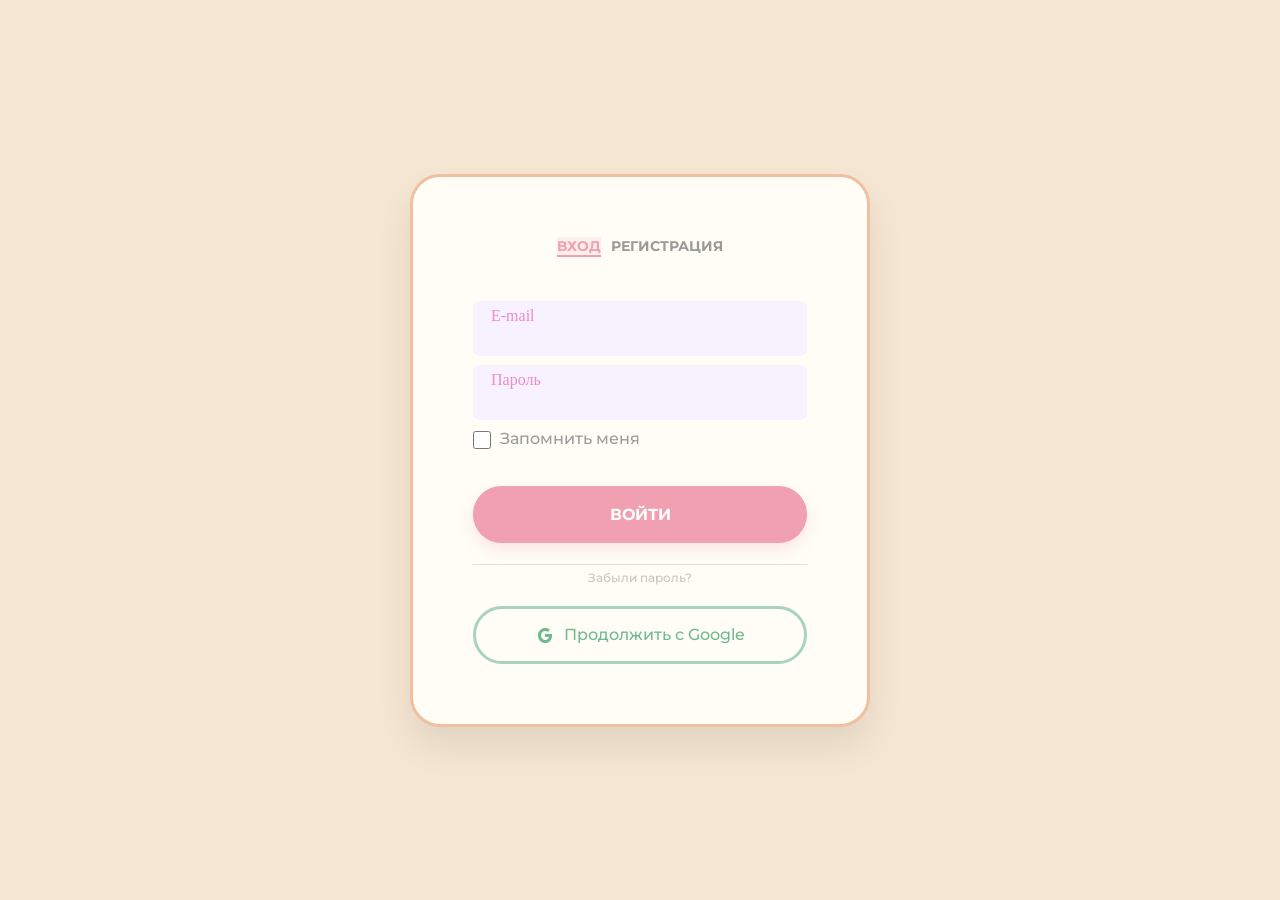
==== commit e7a2fee6: "update" ====
--- a/login.html
+++ b/login.html
@@ -9,8 +9,8 @@
     <meta name="apple-mobile-web-app-status-bar-style" content="black-translucent">
     
     <!-- Для Android -->
-    <meta name="theme-color" content="#4C3D74" media="(prefers-color-scheme: light)">
-    <meta name="theme-color" content="#4C3D74" media="(prefers-color-scheme: dark)">
+    <meta name="theme-color" content="#F5E6D3" media="(prefers-color-scheme: light)">
+    <meta name="theme-color" content="#F5E6D3" media="(prefers-color-scheme: dark)">
 
     <title>Онлайн-интенсив по наращиванию ресниц</title>
 
--- a/css/style.css
+++ b/css/style.css
@@ -58,7 +58,7 @@
     left: 0;
     width: 100%;
     height: 100%;
-    background-color: var(--primary-color);
+    background-color: #F5E6D3;
     display: flex;
     justify-content: center;
     align-items: center;
@@ -83,9 +83,9 @@
     transform: translateX(-50%);
     width: 80px;
     height: 120px;
-    background: linear-gradient(45deg, #2A1F40, #1A132D);
+    background-color: #F0A0B0;
     border-radius: 10px;
-    box-shadow: 0 5px 15px rgba(0, 0, 0, 0.3),inset 0 -10px 20px rgba(255, 255, 255, 0.1);
+    box-shadow: 0 8px 20px rgba(0, 0, 0, 0.15);
 }
 
 /* Крышка туши */
@@ -96,9 +96,9 @@
     transform: translateX(-50%);
     width: 60px;
     height: 25px;
-    background: linear-gradient(45deg, #A387C4, #8A63B5);
+    background-color: #C9B3E8;
     border-radius: 5px;
-    box-shadow: 0 3px 10px rgba(0, 0, 0, 0.2);
+    box-shadow: 0 3px 8px rgba(0, 0, 0, 0.1);
 }
 
 /* Щёточка */
@@ -185,7 +185,7 @@
     position: absolute;
     width: 8px;
     height: 12px;
-    background: #A387C4;
+    background-color: #A8D5BA;
     border-radius: 50%;
     opacity: 0;
 }
@@ -230,7 +230,7 @@
     bottom: -50px;
     left: 50%;
     transform: translateX(-50%);
-    color: var(--secondary-color);
+    color: #D48C5B;
     font-size: 16px;
     opacity: 0;
     animation: textAppear 2s ease-in-out 1s forwards;
@@ -325,7 +325,7 @@
     left: 50%;
     transform: translate(-50%, -50%);
     transition: var(--transition);
-    fill: var(--secondary-color);
+    fill: #712302;
 }
 
 /* Иконка закрытия скрыта по умолчанию */
@@ -353,10 +353,30 @@
     }
 } */
 
+/* Фоны под шапку и баннер */
+.background-image {
+    display: none;
+}
+
+.header::before,
+.banner::before {
+    content: '';
+    position: absolute;
+    top: 0;
+    left: 0;
+    width: 100%;
+    height: 100%;
+    z-index: -1;
+    background-image: url('../images/main/main_EASTERS/easter-eggs-grass-with-flowers-blossom-branches.jpg');
+    background-size: cover;
+    background-position: center;
+    background-repeat: no-repeat;
+}
+
 /* Шапка */
 .header {
     padding-top: 105px;
-    background-color: var(--primary-color);
+    background-color: transparent;
 }
 
 .header__wrapper {
@@ -370,15 +390,10 @@
     font-weight: 700;
     font-size: 14px;
     line-height: 19px;
-    color: var(--secondary-color);
-    text-transform: uppercase;
-    cursor: pointer;
-    transition: var(--transition);
-}
-
-.logo:hover {
-    color: var(--primary-color-button);
-    text-shadow: 0 0 5px rgba(163, 135, 196, 0.3);
+    color: #712302;
+    text-transform: uppercase;
+    cursor: pointer;
+    transition: var(--transition);
 }
 
 .nav__menu {
@@ -392,28 +407,23 @@
     font-family: var(--font-family);
     font-weight: 700;
     font-size: 14px;
-    color: var(--secondary-color);
-    text-transform: uppercase;
-    transition: var(--transition);
-    cursor: pointer;
-}
-
-.nav__item:hover {
-    color: var(--primary-color-button);
-    text-shadow: 0 0 5px rgba(163, 135, 196, 0.3);
+    color: #712302;
+    text-transform: uppercase;
+    transition: var(--transition);
+    cursor: pointer;
 }
 
 /* Главный экран */
 .banner {
     padding-top: 103px;
-    background-color: var(--primary-color);
+    background-color: transparent;
 }
 
 .banner__mini--title {
     font-family: var(--font-family);
     font-weight: 700;
     font-size: 20px;
-    color: var(--secondary-color);
+    color: #F05A8A;
     text-transform: uppercase;
 }
 
@@ -422,7 +432,7 @@
     font-weight: 700;
     font-size: 50px;
     line-height: 66px;
-    color: var(--secondary-color);
+    color: #8E5FB0;
     text-transform: uppercase;
     max-width: 761px;
     margin-top: 19px;
@@ -433,7 +443,7 @@
     font-weight: 700;
     font-size: 20px;
     line-height: 150%;
-    color: var(--secondary-color);
+    color: #4E4642;
     margin-top: 29px;
     max-width: 485px;
     text-transform: uppercase;
@@ -448,7 +458,7 @@
 }
 
 .button {
-    background-color: var(--primary-color-button);
+    background-color: #7A2E8A;
     border-radius: var(--border-radius);
     padding: 20px 65px;
     font-family: var(--font-family);
@@ -457,44 +467,42 @@
     color: var(--secondary-color);
     text-transform: uppercase;
     transition: var(--transition);
-    border: 3px solid var(--primary-color-button);
+    border: 3px solid #7A2E8A;
     text-align: center;
 }
 
 .button:hover {
-    border: 3px solid var(--primary-color-button);
-    background-color: transparent;
-    color: var(--secondary-color);
-    box-shadow: 0 0 15px rgba(163, 135, 196, 0.6), inset 0 0 15px rgba(163, 135, 196, 0.1);
-    text-shadow: 0 0 5px rgba(163, 135, 196, 0.3);
+    background-color: #5E1F6F;
+    border-color: #5E1F6F;
+    box-shadow: 0 5px 15px rgba(122, 46, 138, 0.4);
 }
 
 .btn {
     border-radius: var(--border-radius);
-    background-color: transparent;
+    background-color: #E97A6A;
     color: var(--secondary-color);
     padding: 20px 65px;
     font-weight: 700;
     font-family: var(--font-family);
     font-size: 16px;
-    border: 3px solid var(--primary-color-button);
+    border: 3px solid #E97A6A;
     text-transform: uppercase;
     transition: var(--transition);
     text-align: center;
 }
 
 .btn:hover {
-    background-color: var(--primary-color-button);
-    color: var(--secondary-color);
-    border-color: var(--primary-color-button);
-    box-shadow: 0 5px 15px rgba(163, 135, 196, 0.4);
+    background-color: #D96555;
+    border-color: #D96555;
+    color: #FFFFFF;
+    box-shadow: 0 5px 15px rgba(233, 122, 106, 0.4);
 }
 
 .images {
     position: absolute;
     right: 0;
     top: -47px;
-    width: 373px;
+    width: 450px;
     max-width: 100%;
     z-index: 2;
     transition: transform var(--transition);
@@ -505,23 +513,10 @@
     transform: scale(1.1);
 }
 
-.bg-effect {
-    position: absolute;
-    width: 718px;
-    height: 800px;
-    left: 50%;
-    top: -120px;
-    border-radius: 50%;
-    filter: blur(30px);
-    z-index: 1;
-    left: 75%;
-    transform: translateX(-50%);
-    max-width: 80vw;
-}
-
 /* Для кого? */
 .for-whom {
     padding-top: 167px;
+    background: #FAF6EF;
 }
 
 .for-whom__title {
@@ -530,7 +525,8 @@
     font-weight: 700;
     text-align: center;
     text-transform: uppercase;
-    color: var(--primary-alternaite-color);
+    color: #D48C5B;
+    text-shadow: 0 2px 8px rgba(212, 140, 91, 0.25);
     margin-bottom: 46px;
 }
 
@@ -549,8 +545,9 @@
 }
 
 .for-whom__card {
-    background: var(--background-color-card);
-    border: 3px solid var(--primary-color);
+    background: #FFFDF5;
+    border: 3px solid #F0C0A0;
+    box-shadow: 0 10px 20px rgba(0, 0, 0, 0.08);
     border-radius: var(--border-radius);
     width: 341px;
     min-height: 138px;
@@ -558,6 +555,49 @@
     position: relative;
     display: flex;
     align-items: center;
+    cursor: pointer;
+}
+
+/* Разные цвета рамок для карточек */
+.for-whom__card-wrapper:nth-child(1) .for-whom__card {
+    border-color: #F0A0B0;
+    background: #FFF8F5;
+    transition: var(--transition);
+}
+
+.for-whom__card-wrapper:nth-child(2) .for-whom__card {
+    border-color: #A8D5BA;
+    background: #F5FFF8;
+    transition: var(--transition);
+}
+
+.for-whom__card-wrapper:nth-child(3) .for-whom__card {
+    border-color: #C9B3E8;
+    background: #FCFAFF;
+    transition: var(--transition);
+}
+
+.for-whom__card:hover {
+    transform: translateY(-5px);
+    box-shadow: 0 16px 28px rgba(0, 0, 0, 0.12);
+    transition: var(--transition);
+}
+
+.for-whom__card-wrapper:nth-child(1) .for-whom__card:hover {
+    border-color: #E87890;
+    background: #FFF0ED;
+    transition: var(--transition);
+}
+.for-whom__card-wrapper:nth-child(2) .for-whom__card:hover {
+    border-color: #6DBB8C;
+    background: #F0FFF2;
+    transition: var(--transition);
+}
+
+.for-whom__card-wrapper:nth-child(3) .for-whom__card:hover {
+    border-color: #A885D8;
+    background: #F8F4FF;
+    transition: var(--transition);
 }
 
 .for-whom__card--between {
@@ -578,7 +618,7 @@
 }
 
 .for-whom__desc {
-    color: var(--primary-color);
+    color: #6B6B6B;
     font-size: 16px;
     font-family: var(--font-family);
     line-height: 130%;
@@ -589,8 +629,9 @@
 }
 
 .for-whom__span {
-    color: var(--primary-color);
-    font-weight: 700;
+    color: #D48C5B;
+    font-weight: 700;
+    text-shadow: 0 1px 2px rgba(212, 140, 91, 0.2);
 }
 
 .for-whom__content--items {
@@ -606,13 +647,14 @@
     font-weight: 700;
     font-size: 20px;
     line-height: 150%;
-    color: var(--primary-color);
+    color: #B088C8;
+    text-shadow: 0 1px 3px rgba(176, 136, 200, 0.15);
     text-transform: uppercase;
     width: 511px;
 }
 
 .button__for-whom {
-    background-color: var(--primary-color-button);
+    background-color: #F0A0B0;
     border-radius: var(--border-radius);
     padding: 20px 65px;
     font-family: var(--font-family);
@@ -621,15 +663,16 @@
     color: var(--secondary-color);
     text-transform: uppercase;
     transition: var(--transition);
-    border: 3px solid var(--primary-color-button);
+    border: 3px solid #F0A0B0;
+    box-shadow: 0 6px 14px rgba(240, 160, 176, 0.35);
     text-align: center;
 }
 
 .button__for-whom:hover {
-    background-color: transparent;
-    color: var(--primary-color-button);
-    border-color: var(--primary-color-button);
-    box-shadow: 0 5px 15px rgba(163, 135, 196, 0.4);
+    background-color: white;
+    color: #E87890;
+    border-color: #E87890;
+    box-shadow: 0 10px 22px rgba(232, 120, 144, 0.4);
 }
 
 .super__woman--images {
@@ -638,16 +681,18 @@
     top: 1px;
     width: 243px;
     height: 243px;
+    filter: drop-shadow(0 12px 25px rgba(200, 160, 220, 0.5));
 }
 
 /* Что будет на интенсиве? */
 .program {
-    background-color: var(--primary-color);
+    background-color: #F5E6D3;
     padding-top: 168px;
 }
 
 .program__content--title {
-    color: var(--secondary-color);
+    color: #D48C5B;
+    text-shadow: 3px 3px 0 #F0D0A8, 0 2px 10px rgba(212, 140, 91, 0.2);
     font-family: var(--font-family);
     font-size: 50px;
     text-align: center;
@@ -668,6 +713,87 @@
     align-items: center;
     gap: 23px;
     min-width: 0;
+    background: #FFFDF5;
+    padding: 20px;
+    border-radius: var(--border-radius);
+    border: 3px solid #F0C0A0;
+    transition: all 0.3s ease;
+    cursor: pointer;
+    box-shadow: 0 6px 12px rgba(0, 0, 0, 0.06);
+}
+
+/* Разные цвета рамок */
+.program__content--list:nth-child(1) {
+    border-color: #F0A0B0;
+    cursor: pointer;
+    transition: var(--transition);
+}
+.program__content--list:nth-child(2) {
+    border-color: #A8D5BA;
+    cursor: pointer;
+    transition: var(--transition);
+}
+.program__content--list:nth-child(3) {
+    border-color: #C9B3E8;
+    cursor: pointer;
+    transition: var(--transition);
+}
+.program__content--list:nth-child(4) {
+    border-color: #F4D08C;
+    cursor: pointer;
+    transition: var(--transition);
+}
+.program__content--list:nth-child(5) {
+    border-color: #B5D8E8;
+    cursor: pointer;
+    transition: var(--transition);
+}
+.program__content--list:nth-child(6) {
+    border-color: #E8C8A0;
+    cursor: pointer;
+    transition: var(--transition);
+}
+
+.program__content--list:hover {
+    transform: translateY(-5px);
+    box-shadow: 0 12px 24px rgba(0, 0, 0, 0.12);
+}
+
+.program__content--list:nth-child(1):hover {
+    border-color: #E87890;
+    background: #FFF5F0;
+    cursor: pointer;
+    transition: var(--transition);
+}
+.program__content--list:nth-child(2):hover {
+    border-color: #6DBB8C;
+    background: #F0FFF5;
+    cursor: pointer;
+    transition: var(--transition);
+}
+.program__content--list:nth-child(3):hover {
+    border-color: #A885D8;
+    background: #F8F4FF;
+    cursor: pointer;
+    transition: var(--transition);
+}
+.program__content--list:nth-child(4):hover {
+    border-color: #E8C030;
+    background: #FFFCF0;
+    cursor: pointer;
+    transition: var(--transition);
+}
+.program__content--list:nth-child(5):hover {
+    border-color: #7DC4D8;
+    background: #F0FAFF;
+    cursor: pointer;
+    transition: var(--transition);
+}
+.program__content--list:nth-child(6):hover {
+    border-color: #D4A870;
+    background: #FFF8F0;
+    cursor: pointer;
+    transition: var(--transition);
 }
 
 .program__images {
@@ -676,6 +802,32 @@
     flex-shrink: 0;
     transition: var(--transition);
     cursor: pointer;
+    filter: drop-shadow(0 4px 8px rgba(0, 0, 0, 0.12));
+    background: white;
+    border-radius: 50%;
+    padding: 8px;
+    box-shadow: 0 2px 8px rgba(0, 0, 0, 0.06);
+}
+
+.program__content--list:nth-child(1) .program__images {
+    background: #FEF0F0;
+    cursor: pointer;
+    transition: var(--transition);
+}
+.program__content--list:nth-child(2) .program__images {
+    background: #F0FFF0;
+    cursor: pointer;
+    transition: var(--transition);
+}
+.program__content--list:nth-child(3) .program__images {
+    background: #F4F0FF;
+    cursor: pointer;
+    transition: var(--transition);
+}
+
+.program__images:hover {
+    transform: scale(1.1) rotate(8deg);
+    filter: drop-shadow(0 6px 12px rgba(0, 0, 0, 0.2));
 }
 
 .program__images:hover {
@@ -685,7 +837,7 @@
 .program__desc {
     font-size: 16px;
     line-height: 150%;
-    color: var(--secondary-color);
+    color: #6B6B6B;
     font-weight: 500;
     font-family: var(--font-family);
     text-transform: uppercase;
@@ -695,7 +847,7 @@
 .program__span {
     font-size: 16px;
     line-height: 150%;
-    color: var(--secondary-color);
+    color: #D48C5B;
     font-weight: 700;
     font-family: var(--font-family);
     text-transform: uppercase;
@@ -704,14 +856,15 @@
 /* О Юлии Ворман */
 .about {
     padding-top: 146px;
-    background-color: var(--primary-color);
+    background-color: #F5E6D3;
 }
 
 .about__title {
     font-family: var(--font-family);
     font-weight: 700;
     font-size: 50px;
-    color: var(--secondary-color);
+    color: #C9A9E6;
+    text-shadow: 2px 2px 0 #F0E0D0, 0 3px 10px rgba(201, 169, 230, 0.3);
     text-align: center;
     text-transform: uppercase;
     margin-bottom: 31px;
@@ -724,12 +877,18 @@
     font-weight: 500;
     font-size: 16px;
     line-height: 150%;
-    color: var(--secondary-color);
+    color: #5D6D5C;
     margin-bottom: 38px;
+    background: rgba(255, 255, 245, 0.5);
+    padding: 15px 20px;
+    border-radius: 20px;
+    border-left: 5px solid #F0A0B0;
 }
 
 .about__text--span {
     font-weight: 700;
+    color: #E87890;
+    text-shadow: 0 1px 2px rgba(232, 120, 144, 0.2);
 }
 
 .about__text--item {
@@ -739,12 +898,18 @@
     font-weight: 500;
     font-size: 16px;
     line-height: 150%;
-    color: var(--secondary-color);
+    color: #5D6D5C;
     margin-bottom: 20px;
+    background: rgba(255, 255, 245, 0.5);
+    padding: 15px 20px;
+    border-radius: 20px;
+    border-left: 5px solid #A8D5BA;
 }
 
 .about__text--item--span {
     font-weight: 700;
+    color: #6DBB8C;
+    text-shadow: 0 1px 2px rgba(109, 187, 140, 0.2);
 }
 
 /* Стили для индикаторов - Уменьшено расстояние между колонками */
@@ -771,7 +936,8 @@
     font-weight: 700;
     font-size: 50px;
     line-height: 66px;
-    color: var(--secondary-color);
+    color: #D48C5B;
+    text-shadow: 0 2px 5px rgba(212, 140, 91, 0.15);
 }
 
 .indicator_text {
@@ -780,7 +946,7 @@
     font-weight: 500;
     font-size: 16px;
     line-height: 150%;
-    color: var(--secondary-color);
+    color: #8B8B8B;
 }
 
 .about__text--footer {
@@ -788,7 +954,7 @@
     font-weight: 500;
     font-size: 16px;
     line-height: 150%;
-    color: var(--secondary-color);
+    color: #8B8B8B;
     width: 645px;
     text-transform: uppercase;
     padding-bottom: 176px;
@@ -796,6 +962,8 @@
 
 .about__text--footer--span {
     font-weight: 700;
+    color: #B088C8;
+    text-shadow: 0 1px 2px rgba(176, 136, 200, 0.2);
 }
 
 .about__main--images {
@@ -805,25 +973,37 @@
     width: 349px;
     height: 451px;
     border-radius: var(--border-radius);
+    border: 5px solid #F0D0A8;
+    box-shadow: 0 15px 30px rgba(0, 0, 0, 0.12), 0 0 0 8px rgba(240, 192, 160, 0.2), 0 0 0 16px rgba(240, 192, 160, 0.08);
+    transition: all 0.4s ease;
+    cursor: pointer;
+}
+
+.about__main--images:hover {
+    border-color: #F0A0B0;
+    box-shadow: 0 20px 40px rgba(0, 0, 0, 0.16), 0 0 0 8px rgba(240, 160, 176, 0.25), 0 0 0 16px rgba(240, 160, 176, 0.12);
+    transform: scale(1.02);
 }
 
 /* Лист уроков интенсива */
 .list__lessons {
     padding-top: 168px;
+    background: #FAF6EF;
 }
 
 .list__lessons--title {
     font-family: var(--font-family);
     font-weight: 700;
     font-size: 50px;
-    color: var(--primary-alternaite-color);
+    color: #D48C5B;
+    text-shadow: 3px 3px 0 #F0D0A8, 0 2px 10px rgba(212, 140, 91, 0.2);
     text-transform: uppercase;
     text-align: center;
     margin-bottom: 46px;
 }
 
 .accordion-item1 {
-    border-bottom: 3px solid var(--primary-color);
+    border-bottom: 3px solid #D9A1A7 !important;
 }
 
 .accordion {
@@ -832,7 +1012,37 @@
 }
 
 .accordion-item {
-    border-bottom: 3px solid var(--primary-color);
+    border-bottom: 3px solid #D9A1A7 !important;
+}
+
+/* Разные цвета для каждого аккордеона */
+.accordion-item:nth-child(1) {
+    border-bottom-color: #F0A0B0 !important;
+}
+.accordion-item:nth-child(2) {
+    border-bottom-color: #A8D5BA !important;
+}
+.accordion-item:nth-child(3) {
+    border-bottom-color: #C9B3E8 !important;
+}
+.accordion-item:nth-child(4) {
+    border-bottom-color: #F4D08C !important;
+}
+.accordion-item:nth-child(5) {
+    border-bottom-color: #B5D8E8 !important;
+}
+.accordion-item:nth-child(6) {
+    border-bottom-color: #E8C8A0 !important;
+}
+
+.accordion-item:nth-child(7) {
+    border-bottom-color: #F0C0A0 !important;
+}
+.accordion-item:nth-child(8) {
+    border-bottom-color: #D5B8E8 !important;
+}
+.accordion-item:nth-child(9) {
+    border-bottom-color: #A8D0C8 !important;
 }
 
 .accordion-toggle {
@@ -858,9 +1068,13 @@
 .lesson-title {
     font-size: 18px;
     font-weight: 500;
-    color: var(--primary-color);
-    font-family: var(--font-family);
-    text-transform: uppercase;
+    color: #6B6B6B;
+    font-family: var(--font-family);
+    text-transform: uppercase;
+}
+
+.accordion-item:hover .lesson-title {
+    color: #D48C5B;
 }
 
 .icon {
@@ -874,7 +1088,7 @@
 .icon::before, .icon::after {
     content: '';
     position: absolute;
-    background-color: var(--primary-color);
+    background-color: #F0A0B0;
     transition: var(--transition);
 }
 
@@ -914,7 +1128,7 @@
     background-color: transparent !important;
     font-size: 15px;
     line-height: 1.6;
-    color: var(--primary-color);
+    color: #7B7B7B;
 }
 
 /* Когда аккордеон открыт */
@@ -940,17 +1154,19 @@
     font-weight: 700;
     font-size: 20px;
     line-height: 150%;
-    color: var(--primary-color);
+    color: #B088C8;
+    text-shadow: 0 1px 2px rgba(176, 136, 200, 0.15);
     width: 350px;
 }
 
 .lesson--title--number {
     font-weight: 700;
+    color: #F0A0B0;
 }
 
 /* Тарифы */
 .pricing {
-    background-color: var(--primary-color);
+    background-color: #F5E6D3;
     padding-top: 168px;
 }
 
@@ -959,7 +1175,8 @@
     font-weight: 700;
     font-size: 50px;
     text-align: center;
-    color: var(--secondary-color);
+    color: #D48C5B;
+    text-shadow: 3px 3px 0 #F0D0A8, 0 2px 10px rgba(212, 140, 91, 0.2);
     text-transform: uppercase;
     margin-bottom: 46px;
 }
@@ -971,18 +1188,67 @@
 }
 
 .pricing__content--card {
-    background-color: var(--background-color-card);
+    background: #FFFDF5;
+    border: 3px solid #F0C0A0;
+    box-shadow: 0 10px 20px rgba(0, 0, 0, 0.06);
     border-radius: var(--border-radius);
     width: 375px;
     padding: 57px 30px 0 36px;
     position: relative;
 }
 
+/* Разные цвета рамок для карточек тарифов */
+.pricing__content--card:nth-child(1) {
+    border-color: #F0A0B0;
+    cursor: pointer;
+    transition: var(--transition);
+}
+
+.pricing__content--card:nth-child(2) {
+    border-color: #A8D5BA;
+    cursor: pointer;
+    transition: var(--transition);
+}
+
+.pricing__content--card:nth-child(3) {
+    border-color: #C9B3E8;
+    cursor: pointer;
+    transition: var(--transition);
+}
+
+.pricing__content--card:hover {
+    transform: translateY(-5px);
+    box-shadow: 0 25px 40px rgba(0, 0, 0, 0.12);
+    cursor: pointer;
+    transition: var(--transition);
+}
+
+.pricing__content--card:nth-child(1):hover {
+    border-color: #E87890;
+    background: #FFF5F0;
+    cursor: pointer;
+    transition: var(--transition);
+}
+
+.pricing__content--card:nth-child(2):hover {
+    border-color: #6DBB8C;
+    background: #F0FFF5;
+    cursor: pointer;
+    transition: var(--transition);
+}
+
+.pricing__content--card:nth-child(3):hover {
+    border-color: #A885D8;
+    background: #F8F4FF;
+    cursor: pointer;
+    transition: var(--transition);
+}
+
 .pricing__content__card--title {
     font-family: var(--font-family);
     font-weight: 700;
     font-size: 16px;
-    color: var(--primary-color);
+    color: #D48C5B;
     text-transform: uppercase;
     margin-bottom: 15px;
 }
@@ -993,7 +1259,7 @@
     font-size: 15px;
     line-height: 150%;
     text-transform: uppercase;
-    color: var(--primary-color);
+    color: #7B7B7B;
     margin-bottom: 8px;
     display: flex;
     gap: 8px;
@@ -1003,13 +1269,14 @@
     font-weight: 700;
     font-size: 25px;
     flex-shrink: 0;
+    color: #F0A0B0;
 }
 
 .pricing__content--duration {
     font-family: var(--font-family);
     font-weight: 700;
     font-size: 16px;
-    color: var(--primary-color);
+    color: #A8D5BA;
     text-transform: uppercase;
     margin-top: 18px;
     margin-bottom: 8px;
@@ -1020,7 +1287,7 @@
     font-family: var(--font-family);
     font-weight: 500;
     font-size: 12px;
-    color: var(--primary-color);
+    color: #9A9A9A;
     text-transform: uppercase;
     margin: 0;
     margin-right: 50px;
@@ -1030,6 +1297,7 @@
 
 .pricing__content__condition--span {
     font-weight: 700;
+    color: #C9B3E8;
 }
 
 .pricing__content--price {
@@ -1037,13 +1305,13 @@
     font-family: var(--font-family);
     font-weight: 700;
     font-size: 16px;
-    color: var(--primary-color);
+    color: #6DBB8C;
     margin: 0;
     text-align: center;
 }
 
 .pricing__content--button {
-    background-color: var(--primary-color-button);
+    background-color: #F0A0B0;
     border-radius: var(--border-radius);
     padding: 20px 75px;
     font-family: var(--font-family);
@@ -1052,17 +1320,50 @@
     color: var(--secondary-color);
     text-transform: uppercase;
     transition: var(--transition);
-    border: 3px solid var(--primary-color-button);
+    border: 3px solid #F0A0B0;
+    box-shadow: 0 6px 14px rgba(240, 160, 176, 0.3);
     margin-left: 10px;
 }
 
 .pricing__content--button:hover {
-    border: 3px solid var(--primary-color);
-    background-color: var(--primary-color-button);
-    color: var(--secondary-color);
-    border-color: var(--primary-color-button);
-    box-shadow: 0 0 15px rgba(163, 135, 196, 0.6), inset 0 0 15px rgba(163, 135, 196, 0.1);
-    text-shadow: 0 0 5px rgba(163, 135, 196, 0.3);
+    background-color: white;
+    color: #E87890;
+    border-color: #E87890;
+    box-shadow: 0 10px 22px rgba(232, 120, 144, 0.4);
+}
+
+/* Разные цвета кнопок для карточек */
+.pricing__content--card:nth-child(1) .pricing__content--button {
+    background-color: #F0A0B0;
+    border-color: #F0A0B0;
+}
+
+.pricing__content--card:nth-child(1) .pricing__content--button:hover {
+    background-color: white;
+    color: #E87890;
+    border-color: #E87890;
+}
+
+.pricing__content--card:nth-child(2) .pricing__content--button {
+    background-color: #A8D5BA;
+    border-color: #A8D5BA;
+}
+
+.pricing__content--card:nth-child(2) .pricing__content--button:hover {
+    background-color: white;
+    color: #6DBB8C;
+    border-color: #6DBB8C;
+}
+
+.pricing__content--card:nth-child(3) .pricing__content--button {
+    background-color: #C9B3E8;
+    border-color: #C9B3E8;
+}
+
+.pricing__content--card:nth-child(3) .pricing__content--button:hover {
+    background-color: white;
+    color: #A885D8;
+    border-color: #A885D8;
 }
 
 .pricing__content--images {
@@ -1076,6 +1377,14 @@
     cursor: pointer;
 }
 
+/* Уменьшенный размер для третьей картинки */
+.pricing__content--card:nth-child(3) .pricing__content--images {
+    width: 100px;
+    height: 100px;
+    top: -30px;
+    left: 290px;
+}
+
 .pricing__content--images:hover {
     transform: scale(1.1) rotate(5deg);
 }
@@ -1093,10 +1402,12 @@
     height: 67px;
     transition: var(--transition);
     cursor: pointer;
+    filter: drop-shadow(0 6px 12px rgba(212, 140, 91, 0.25));
 }
 
 .pricing__content__images--gift:hover {
     transform: scale(1.1);
+    filter: drop-shadow(0 10px 20px rgba(212, 140, 91, 0.35));
 }
 
 .pricing__content__stories--text {
@@ -1105,14 +1416,14 @@
     font-weight: 700;
     font-size: 16px;
     line-height: 150%;
-    color: var(--secondary-color);
+    color: #5D6D5C;
     text-transform: uppercase;
 }
 
 .btn__stories {
-    border: 4px solid var(--primary-color-button);
+    border: 4px solid #F0A0B0;
     background-color: transparent;
-    color: var(--secondary-color);
+    color: #D48C5B;
     padding: 20px 40px;
     text-align: center;
     border-radius: var(--border-radius);
@@ -1125,15 +1436,15 @@
 }
 
 .btn__stories:hover {
-    background-color: var(--primary-color-button);
-    color: var(--secondary-color);
-    border-color: var(--primary-color-button);
-    box-shadow: 0 5px 15px rgba(163, 135, 196, 0.4);
+    background-color: #F0A0B0;
+    color: white;
+    border-color: #E87890;
+    box-shadow: 0 8px 20px rgba(240, 160, 176, 0.4);
 }
 
 .short__name {
     text-transform: uppercase;
-    color: var(--secondary-color);
+    color: #C9B3E8;
     font-size: 16px;
     font-weight: 700;
     font-family: var(--font-family);
@@ -1143,19 +1454,21 @@
 }
 
 .short__name:hover {
-    color: var(--primary-color-button);
+    color: #A885D8;
+    text-shadow: 0 0 6px rgba(201, 179, 232, 0.5);
 }
 
 /* А такие вопросы могут возникнуть у вас */
 .questions {
     padding-top: 156px;
+    background: #FAF6EF;
 }
 
 .questions__title {
     font-family: var(--font-family);
     font-weight: 700;
     font-size: 50px;
-    color: var(--primary-alternaite-color);
+    color: #D48C5B;
     text-align: center;
     text-transform: uppercase;
     margin-bottom: 46px;
@@ -1167,11 +1480,36 @@
 }
 
 .accordion-item1 {
-    border-bottom: 3px solid var(--primary-color);
+    border-bottom: 3px solid #D9A1A7 !important;
 }
 
 .accordion-item {
-    border-bottom: 3px solid var(--primary-color);
+    border-bottom: 3px solid #D9A1A7 !important;
+}
+
+/* Разные цвета для каждого вопроса */
+.accordion-item:nth-child(1) {
+    border-bottom-color: #F0A0B0;
+}
+
+.accordion-item:nth-child(2) {
+    border-bottom-color: #A8D5BA;
+}
+
+.accordion-item:nth-child(3) {
+    border-bottom-color: #C9B3E8;
+}
+
+.accordion-item:nth-child(4) {
+    border-bottom-color: #F4D08C;
+}
+
+.accordion-item:nth-child(5) {
+    border-bottom-color: #B5D8E8;
+}
+
+.accordion-item:nth-child(6) {
+    border-bottom-color: #E8C8A0;
 }
 
 .accordion-toggle {
@@ -1197,9 +1535,13 @@
 .question-title {
     font-size: 18px;
     font-weight: 500;
-    color: var(--primary-color);
-    font-family: var(--font-family);
-    text-transform: uppercase;
+    color: #6B6B6B;
+    font-family: var(--font-family);
+    text-transform: uppercase;
+}
+
+.accordion-item:hover .question-title {
+    color: #D48C5B;
 }
 
 .icon {
@@ -1213,7 +1555,7 @@
 .icon::before, .icon::after {
     content: '';
     position: absolute;
-    background-color: var(--primary-color);
+    background-color: #F0A0B0;
     transition: var(--transition);
 }
 
@@ -1243,6 +1585,11 @@
 
 .accordion-toggle:checked + .accordion-label .icon::before {
     transform: translateY(-50%) rotate(180deg);
+    background-color: #6DBB8C;
+}
+
+.accordion-toggle:checked + .accordion-label .question-title {
+    color: #6DBB8C;
 }
 
 /* Когда аккордеон открыт */
@@ -1256,10 +1603,10 @@
     overflow: hidden;
     padding: 0 25px;
     transition: max-height 0.4s ease, padding 0.4s ease;
-    background-color: var(--secondary-color);
+    background-color: transparent !important;
     font-size: 15px;
     line-height: 1.6;
-    color: var(--primary-color);
+    color: #7B7B7B;
 }
 
 .content-wrapper {
@@ -1267,14 +1614,17 @@
 }
 
 .bx.bxl-telegram {
-    color: var(--prefers-color-scheme);
+    color: #a272e4;
+    filter: drop-shadow(0 4px 8px rgba(201, 179, 232, 0.3));
     font-size: 50px;
     cursor: pointer;
     transition: var(--transition);
 }
 
 .bx.bxl-telegram:hover {
-    color: var(--primary-color);
+    color: #A885D8;
+    transform: scale(1.1) rotate(5deg);
+    filter: drop-shadow(0 8px 15px rgba(201, 179, 232, 0.4));
 }
 
 .questions__text {
@@ -1282,7 +1632,7 @@
     font-weight: 700;
     font-size: 20px;
     line-height: 150%;
-    color: var(--primary-color);
+    color: #5D6D5C;
     text-transform: uppercase;
     width: 399px;
 }
@@ -1291,9 +1641,10 @@
 .footer {
     padding-top: 125px;
     padding-bottom: 109px;
-    background-color: var(--background-color-footer);
+    background: linear-gradient(135deg, #6B6558, #5C584F);
     width: 100%;
     position: relative;
+    border-top: 5px solid #F0A0B0;
 }
 
 .footer__content {
@@ -1311,21 +1662,23 @@
     font-family: var(--font-family);
     font-weight: 700;
     font-size: 16px;
-    color: var(--secondary-color);
+    color: #F4D08C;
+    text-shadow: 0 1px 2px rgba(0, 0, 0, 0.2);
     text-transform: uppercase;
     cursor: pointer;
     transition: var(--transition);
 }
 
 .footer__logo:hover {
-    color: var(--primary-color-button);
+    color: #F0A0B0;
+    text-shadow: 0 0 6px rgba(240, 160, 176, 0.5);
 }
 
 .inn {
     font-family: var(--font-family);
     font-weight: 700;
     font-size: 16px;
-    color: var(--secondary-color);
+    color: #D1CFC9;
     text-transform: uppercase;
     margin-top: 8px;
     margin-bottom: 8px;
@@ -1335,7 +1688,7 @@
     font-family: var(--font-family);
     font-weight: 700;
     font-size: 16px;
-    color: var(--secondary-color);
+    color: #D1CFC9;
     text-transform: uppercase;
     line-height: 1.4;
 }
@@ -1359,7 +1712,7 @@
 
 .up__link {
     text-decoration: none;
-    color: var(--secondary-color);
+    color: #F4D08C;
     display: block;
     transition: var(--transition);
 }
@@ -1367,10 +1720,11 @@
 .bx.bx-up-arrow-alt {
     font-size: 80px;
     transition: var(--transition);
+    color: #F0A0B0;
+    filter: drop-shadow(0 8px 15px rgba(240, 160, 176, 0.4));
 }
 
 .up__link:hover .bx.bx-up-arrow-alt {
-    color: var(--primary-color-button);
     transform: scale(1.1);
 }
 
@@ -1388,23 +1742,35 @@
     width: 40px;
     height: 40px;
     border-radius: 50%;
-    background-color: rgba(255, 255, 255, 0.1);
+    background-color: rgba(209, 207, 201, 0.15);
+    border: 1px solid rgba(244, 208, 140, 0.3);
     transition: var(--transition);
 }
 
 .social__icons a:hover {
-    background-color: var(--primary-color-button);
-    transform: scale(1.1);
+    background-color: #F0A0B0;
+    transform: scale(1.12) rotate(5deg);
+    border-color: #F4D08C;
+    box-shadow: 0 5px 12px rgba(240, 160, 176, 0.3);
 }
 
 .social__icons i {
     font-size: 20px;
-    color: var(--secondary-color);
+    color: #F4D08C;
+}
+
+.social__icons a:hover i {
+    color: white;
 }
 
 .social__icons svg {
     width: 20px;
     height: 20px;
+    fill: #F4D08C;
+}
+
+.social__icons a:hover svg {
+    fill: white;
 }
 
 /* Правый блок */
@@ -1419,13 +1785,14 @@
     font-family: var(--font-family);
     font-weight: 700;
     font-size: 16px;
-    color: var(--secondary-color);
+    color: #D1CFC9;
     text-transform: uppercase;
     transition: var(--transition);
 }
 
 .political__confidencial:hover, .oferta:hover, .hire__me:hover {
-    color: var(--primary-color-button);
+    color: #F0A0B0;
+    text-shadow: 0 0 5px rgba(240, 160, 176, 0.4);
 }
 
 .social__icons {
@@ -1439,15 +1806,17 @@
     display: flex;
     align-items: center;
     justify-content: center;
-    background-color: var(--primary-color);
+    background-color: #F5E6D3;
 }
 
 .form__container {
     display: flex;
     justify-content: center;
     padding: 60px;
-    background-color: var(--secondary-color);
+    background-color: #FFFDF5;
     border-radius: var(--border-radius);
+    border: 3px solid #F0C0A0;
+    box-shadow: 0 20px 35px rgba(0, 0, 0, 0.08);
     width: 100%;
     max-width: 460px;
     margin: 0 20px;
@@ -1466,17 +1835,20 @@
     font-weight: 700;
     font-size: 14px;
     text-transform: uppercase;
-    color: var(--prefers-color-scheme);
+    color: #9A9A9A;
     cursor: pointer;
     transition: var(--transition);
 }
 
 .form__tab:hover {
-    color: var(--primary-color);
+    color: #D48C5B;
+    background: rgba(240, 160, 176, 0.1);
 }
 
 .form__tab--active {
-    color: var(--primary-color);
+    color: #F0A0B0;
+    background: rgba(240, 160, 176, 0.15);
+    border-bottom: 2px solid #F0A0B0;
 }
 
 .form__container--group {
@@ -1503,18 +1875,18 @@
 }
 
 .form__field:focus-within {
-    border-color: var(--primary-color-button);
+    border-color: #E94BA4;
 }
 
 .label {
     display: flex;
     margin: 2px 0;
     opacity: 0.6;
-    color: #403A4B;
+    color: #E94BA4;
 }
 
 .btn__register {
-    background-color: var(--primary-color-button);
+    background-color: #F0A0B0;
     border-radius: var(--border-radius);
     padding: 16px;
     font-family: var(--font-family);
@@ -1523,7 +1895,8 @@
     color: var(--secondary-color);
     text-transform: uppercase;
     transition: var(--transition);
-    border: 3px solid var(--primary-color-button);
+    border: 3px solid #F0A0B0;
+    box-shadow: 0 6px 14px rgba(240, 160, 176, 0.25);
     text-align: center;
     width: 100%;
     margin-bottom: 21px;
@@ -1532,16 +1905,14 @@
 }
 
 .btn__register:hover {
-    border: 3px solid var(--primary-color-button);
-    background-color: var(--primary-color-button);
-    color: var(--secondary-color);
-    border-color: var(--primary-color-button);
-    box-shadow: 0 0 15px rgba(163, 135, 196, 0.6), inset 0 0 15px rgba(163, 135, 196, 0.1);
-    text-shadow: 0 0 5px rgba(163, 135, 196, 0.3);
+    background-color: white;
+    color: #E87890;
+    border-color: #E87890;
+    box-shadow: 0 10px 22px rgba(232, 120, 144, 0.35);
 }
 
 .hr {
-    border-bottom: 1px solid var(--prefers-color-scheme);
+    border-bottom: 1px solid #E8E0D0;
 }
 
 .btn__continue {
@@ -1551,20 +1922,22 @@
     column-gap: 9px;
     background: transparent;
     border-radius: var(--border-radius);
-    border: 3px solid var(--primary-color-button);
+    border: 3px solid #A8D5BA;
     padding: 16px;
-    color: var(--prefers-color-scheme);
+    color: #6DBB8C;
     font-family: var(--font-family);
     font-weight: 500;
     margin-top: 21px;
     transition: var(--transition);
     width: 100%;
+    cursor: pointer;
 }
 
 .btn__continue:hover {
-    background-color: var(--primary-color-button);
-    color: var(--secondary-color);
-    border: 3px solid var(--primary-color-button);
+    background-color: #A8D5BA;
+    color: white;
+    border-color: #6DBB8C;
+    box-shadow: 0 6px 14px rgba(168, 213, 186, 0.3);
 }
 
 .bx.bxl-google {
@@ -1578,18 +1951,19 @@
     column-gap: 9px;
     cursor: pointer;
     font-family: var(--font-family);
-    color: var(--prefers-color-scheme);
+    color: #9A9A9A;
 }
 
 .checkbox {
     width: 18px;
     height: 18px;
+    accent-color: #F0A0B0;
 }
 
 .forgot__password {
     text-align: center;
     text-decoration: none;
-    color: var(--prefers-color-scheme);
+    color: #C8C4BE;
     font-size: 12px;
     margin-top: 5px;
     font-family: var(--font-family);
@@ -1597,7 +1971,8 @@
 }
 
 .forgot__password:hover {
-    color: var(--primary-color);
+    color: #F0A0B0;
+    text-shadow: 0 0 4px rgba(240, 160, 176, 0.3);
 }
 
 /* Для предзаписи */
@@ -1608,6 +1983,8 @@
     font-family: var(--font-family);
     font-weight: 700;
     text-transform: uppercase;
+    color: #D48C5B;
+    text-shadow: 0 2px 4px rgba(212, 140, 91, 0.1);
 }
 
 .remembers__me {
@@ -1616,7 +1993,7 @@
     column-gap: 9px;
     cursor: pointer;
     font-family: var(--font-family);
-    color: var(--prefers-color-scheme);
+    color: #9A9A9A;
     margin-top: 21px;
 }
 
@@ -1625,11 +2002,11 @@
     height: 18px;
     min-width: 16px;
     margin-top: 2px;
-    accent-color: var(--primary-color-button);
+    accent-color: #F0A0B0;
 }
 
 .btn__pre--recording {
-    background-color: var(--primary-color-button);
+    background-color: #C9B3E8;
     border-radius: var(--border-radius);
     padding: 20px 65px;
     font-family: var(--font-family);
@@ -1638,17 +2015,18 @@
     color: var(--secondary-color);
     text-transform: uppercase;
     transition: var(--transition);
-    border: 3px solid var(--primary-color-button);
+    border: 3px solid #C9B3E8;
+    box-shadow: 0 6px 14px rgba(201, 179, 232, 0.25);
     text-align: center;
     width: 100%;
     margin-top: 37px;
 }
 
 .btn__pre--recording:hover {
-    background-color: transparent;
-    color: var(--primary-color-button);
-    border-color: var(--primary-color-button);
-    box-shadow: 0 5px 15px rgba(163, 135, 196, 0.4);
+    background-color: var(--secondary-color);
+    color: #A885D8;
+    border-color: #A885D8;
+    box-shadow: 0 10px 22px rgba(201, 179, 232, 0.35);
 }
 
 /* Файлы Cookie */
@@ -1667,11 +2045,11 @@
     transform: translateX(-50%);
     width: 100%;
     max-width: 600px;
-    background: var(--primary-color);
-    border: 3px solid var(--secondary-color);
+    background: #6B6558;
+    border: 3px solid #F4D08C;
     border-radius: var(--border-radius);
     padding: 20px;
-    box-shadow: 0 5px 25px rgba(0, 0, 0, 0.2);
+    box-shadow: 0 15px 35px rgba(0, 0, 0, 0.25);
     z-index: 10000;
 
     opacity: 0;
@@ -1698,18 +2076,20 @@
     font-family: var(--font-family);
     font-weight: 500;
     font-size: 16px;
-    color: var(--secondary-color);
+    color: #D1CFC9;
     line-height: 1.4;
 }
 
-.bx.bxs-cookie {
-    font-size: 64px;
-    cursor: pointer;
-    transition: var(--transition);
-}
-
-.bx.bxs-cookie:hover {
+.cookie-icons {
+    width: 100px;
+    height: 100px;
+    cursor: pointer;
+    transition: var(--transition);
+}
+
+.cookie-icons:hover {
     transform: scale(1.1) rotate(10deg);
+    filter: drop-shadow(0 8px 15px rgba(240, 160, 176, 0.4));
 }
 
 .cookie__container--label {
@@ -1720,7 +2100,7 @@
 }
 
 .cookie__accept {
-    background-color: var(--primary-color-button);
+    background-color: #7A2E8A;
     border-radius: var(--border-radius);
     padding: 8px 16px;
     font-family: var(--font-family);
@@ -1729,79 +2109,35 @@
     color: var(--secondary-color);
     text-transform: uppercase;
     transition: var(--transition);
-    border: 3px solid var(--primary-color-button);
+    border: 3px solid #7A2E8A;
     text-align: center;
 }
 
 .cookie__accept:hover {
-    border: 3px solid var(--primary-color-button);
-    background-color: transparent;
-    color: var(--secondary-color);
-    box-shadow: 0 0 15px rgba(163, 135, 196, 0.6), inset 0 0 15px rgba(163, 135, 196, 0.1);
-    text-shadow: 0 0 5px rgba(163, 135, 196, 0.3);
+    background-color: #5E1F6F;
+    border-color: #5E1F6F;
+    box-shadow: 0 5px 15px rgba(122, 46, 138, 0.4);
 }
 
 .cookie__decline {
     border-radius: var(--border-radius);
-    background-color: transparent;
+    background-color: #E97A6A;
     color: var(--secondary-color);
     padding: 8px 16px;
     font-weight: 700;
     font-family: var(--font-family);
     font-size: 16px;
-    border: 3px solid var(--primary-color-button);
+    border: 3px solid #E97A6A;
     text-transform: uppercase;
     transition: var(--transition);
     text-align: center;
 }
 
 .cookie__decline:hover {
-    background-color: var(--primary-color-button);
-    color: var(--secondary-color);
-    border-color: var(--primary-color-button);
-    box-shadow: 0 5px 15px rgba(163, 135, 196, 0.4);
-}
-
-/* КНОПКА ДОКУМЕНТАЦИИ */
-.doc_toggle--btn {
-    position: fixed;
-    top: 20px;
-    right: 20px;
-    width: 60px;
-    height: 60px;
-    background: rgba(30, 30, 40, 0.95);
-    border-radius: var(--border-radius);
-    border: 2px solid rgba(255, 255, 255, 0.15);
-    cursor: pointer;
-    z-index: 10001;
-
-    display: flex;
-    align-items: center;
-    justify-content: center;
-
-    box-shadow: 0 3px 10px rgba(0, 0, 0, 0.2);
-    opacity: 0;
-    transform: translateY(-20px);
-    pointer-events: none;
-    animation: showDocButton 0.5s ease-in-out 4.5s forwards;
-}
-
-@keyframes showDocButton {
-    to {
-        opacity: 1;
-        transform: translateY(0);
-        pointer-events: auto;
-    }
-}
-
-.doc_toggle--btn i {
-    font-size: 34px;
-    color: #888888;
-    transition: var(--transition);
-}
-
-.doc_toggle--btn:hover i {
-    color: var(--primary-color-button);
+    background-color: #D96555;
+    border-color: #D96555;
+    color: #FFFFFF;
+    box-shadow: 0 5px 15px rgba(233, 122, 106, 0.4);
 }
 
 /* Модалка */
@@ -1812,7 +2148,7 @@
     align-items: center;
     justify-content: center;
     padding: 20px;
-    background: rgba(0, 0, 0, 0.6);
+    background: rgba(107, 101, 88, 0.85);
     backdrop-filter: blur(5px);
     z-index: 9999;
     pointer-events: none;
@@ -1827,8 +2163,9 @@
     width: min(520px, 100%);
     border-radius: 18px;
     padding: 22px 18px 18px;
-    background: #ffffff;
-    box-shadow: 0 18px 60px rgba(0, 0, 0, 0.25);
+    background: #FFFDF5;
+    box-shadow: 0 25px 50px rgba(0, 0, 0, 0.3);
+    border: 3px solid #F0C0A0;
     position: relative;
 
     transform: translateY(8px) scale(0.98);
@@ -1854,6 +2191,13 @@
     background: transparent;
     font-size: 28px;
     line-height: 42px;
+    transition: var(--transition);
+}
+
+.modal__close:hover {
+    background: rgba(240, 160, 176, 0.15);
+    color: #F0A0B0;
+    transform: rotate(90deg);
 }
 
 /* Успешная запись */
@@ -1865,12 +2209,15 @@
     margin: 0 0 10px;
     font-size: 22px;
     font-family: var(--font-family);
+    color: #D48C5B;
+    text-shadow: 0 2px 4px rgba(212, 140, 91, 0.1);
 }
 
 .form__success-text {
     margin: 0 0 14px;
     line-height: 1.4;
     font-family: var(--font-family);
+    color: #7B7B7B;
 }
 
 .form__code-wrapper {
@@ -1897,7 +2244,9 @@
 .form__code {
     display: flex;
     align-items: center;
-    background: #f1f1f1;
+    background: #F8F6F0;
+    border: 2px solid #F0C0A0;
+    box-shadow: inset 0 1px 4px rgba(0, 0, 0, 0.05), 0 2px 6px rgba(0, 0, 0, 0.05);
     border-radius: 12px;
     padding: 11px 14px 18px 18px;
     font-size: 28px;
@@ -1915,16 +2264,18 @@
     font-weight: 700;
     text-transform: uppercase;
     font-family: var(--font-family);
-    background-color: var(--primary-color-button);
-    color: var(--secondary-color);
-    border: 3px solid var(--primary-color-button);
+    background-color: #C9B3E8;
+    color: white;
+    border: 3px solid #C9B3E8;
+    box-shadow: 0 4px 10px rgba(201, 179, 232, 0.25);
     transition: var(--transition);
     font-size: 16px;
     box-sizing: border-box;
 }
 
 .form__bot-btn:hover {
-    border: 3px solid var(--primary-color-button);
-    background-color: transparent;
-    color: var(--primary-color-button);
+    border: 3px solid #A885D8;
+    background-color: white;
+    color: #A885D8;
+    box-shadow: 0 8px 18px rgba(201, 179, 232, 0.35);
 }
--- a/css/media.css
+++ b/css/media.css
@@ -9,7 +9,7 @@
         left: 0;
         width: 100%;
         height: 100%;
-        background-color: var(--primary-color);
+        background-color: #F5E6D3;
         display: flex;
         justify-content: center;
         align-items: center;
@@ -32,9 +32,9 @@
         transform: translateX(-50%);
         width: 64px;
         height: 96px;
-        background: linear-gradient(45deg, #2A1F40, #1A132D);
+        background-color: #F0A0B0;
         border-radius: 8px;
-        box-shadow: 0 4px 12px rgba(0, 0, 0, 0.3), inset 0 -8px 16px rgba(255, 255, 255, 0.1);
+        box-shadow: 0 8px 20px rgba(0, 0, 0, 0.15);
     }
 
     /* Крышка туши */
@@ -45,9 +45,9 @@
         transform: translateX(-50%);
         width: 48px;
         height: 20px;
-        background: linear-gradient(45deg, #A387C4, #8A63B5);
+        background-color: #C9B3E8;
         border-radius: 4px;
-        box-shadow: 0 2px 8px rgba(0, 0, 0, 0.2);
+        box-shadow: 0 3px 8px rgba(0, 0, 0, 0.1);
     }
 
     /* Щёточка */
@@ -80,7 +80,7 @@
         background: linear-gradient(to bottom, var(--secondary-color), #f0f0f0);
         border-radius: 50% 50% 0 0;
         clip-path: polygon(0 0, 100% 0, 100% 100%, 50% 85%, 0 100%);
-        box-shadow: 0 2px 8px rgba(0, 0, 0, 0.2);
+        box-shadow: 0 3px 10px rgba(0, 0, 0, 0.2);
     }
 
     /* Ворсинки щёточки */
@@ -134,7 +134,7 @@
         position: absolute;
         width: 6px;
         height: 10px;
-        background: #A387C4;
+        background-color: #A8D5BA;
         border-radius: 50%;
         opacity: 0;
     }
@@ -179,7 +179,7 @@
         bottom: -40px;
         left: 50%;
         transform: translateX(-50%);
-        color: var(--secondary-color);
+        color: #D48C5B;
         font-size: 14px;
         opacity: 0;
         animation: textAppearMobile 2s ease-in-out 1s forwards;
@@ -221,6 +221,8 @@
     /* Шапка */
     .header {
         padding-top: 89px;
+        background-color: transparent;
+        position: relative;
     }
 
     .container {
@@ -242,7 +244,7 @@
         font-weight: 700;
         font-size: 12px;
         line-height: 19px;
-        color: var(--secondary-color);
+        color: #712302;
         text-transform: uppercase;
         cursor: pointer;
         transition: var(--transition);
@@ -271,7 +273,9 @@
         left: 0;
         width: 100%;
         height: 100vh;
-        background-color: var(--primary-color);
+        background-image: url('../images/main/main_EASTERS/easter-celebration-background.png');
+        background-size: cover;
+        background-repeat: no-repeat;
         z-index: 1000;
         padding: 100px 20px 20px;
     }
@@ -304,24 +308,37 @@
         font-family: var(--font-family);
         font-weight: 700;
         font-size: 16px;
-        color: var(--secondary-color);
+        color: #712302;
         text-transform: uppercase;
         text-decoration: none;
         padding: 15px 0;
         transition: var(--transition);
-        border-bottom: 1px solid var(--primary-color-button);
-        width: 100%;
-    }
-    
-    .nav__item:hover {
-        color: var(--primary-color-button);
-        background-color: rgba(163, 135, 196, 0.1);
+        border-bottom: 1px solid #F05A8A;
+        width: 100%;
     }
 
     /* Главный экран */
     .banner {
         text-align: center;
         padding-top: 60px;
+        background-color: transparent;
+        position: relative;
+    }
+
+    /* Фон для шапки и баннера */
+    .header::before,
+    .banner::before {
+        content: '';
+        position: absolute;
+        top: -128px;
+        left: 0;
+        width: 100%;
+        height: calc(100% + 128px);
+        z-index: -1;
+        background-image: url('../images/main/main_EASTERS/easter-eggs-grass-with-flowers-blossom-branches.jpg');
+        background-size: cover;
+        background-position: center center;
+        background-repeat: no-repeat;
     }
 
     .banner__title {
@@ -329,7 +346,7 @@
         font-weight: 700;
         font-size: 25px;
         line-height: 40px;
-        color: var(--secondary-color);
+        color: #8E5FB0;
         margin-bottom: 27px;
         text-transform: uppercase;
         text-align: center !important;
@@ -343,7 +360,7 @@
         font-family: var(--font-family);
         font-weight: 700;
         font-size: 16px;
-        color: var(--secondary-color);
+        color: #F05A8A;
         margin-bottom: 27px;
         text-transform: uppercase;
         text-align: center !important;
@@ -358,7 +375,7 @@
         font-weight: 700;
         font-size: 19px;
         line-height: 150%;
-        color: var(--secondary-color);
+        color: #4E4642;
         text-align: center;
         text-transform: uppercase;
         margin-bottom: 27px;
@@ -383,23 +400,21 @@
         width: 100%;
         max-width: 300px;
 
-        background-color: var(--primary-color-button);
+        background-color: #7A2E8A;
         border-radius: var(--border-radius);
         font-family: var(--font-family);
         font-weight: 700;
         color: var(--secondary-color);
         text-transform: uppercase;
         transition: var(--transition);
-        border: 3px solid var(--primary-color-button);
+        border: 3px solid #7A2E8A;
     }
 
     .button:hover {
-        border: 3px solid var(--primary-color-button);
-        background-color: transparent;
-        color: var(--secondary-color);
-        box-shadow: 0 0 15px rgba(163, 135, 196, 0.6), inset 0 0 15px rgba(163, 135, 196, 0.1);
-        text-shadow: 0 0 5px rgba(163, 135, 196, 0.3);
-}
+        background-color: #5E1F6F;
+        border-color: #5E1F6F;
+        box-shadow: 0 5px 15px rgba(122, 46, 138, 0.4);
+    }   
 
     .btn {
         text-align: center;
@@ -409,20 +424,20 @@
         max-width: 300px;
 
         border-radius: var(--border-radius);
-        background-color: transparent;
+        background-color: #E97A6A;
         color: var(--secondary-color);
         font-weight: 700;
         font-family: var(--font-family);
-        border: 3px solid var(--primary-color-button);
+        border: 3px solid #E97A6A;
         text-transform: uppercase;
         transition: var(--transition);
     }
 
     .btn:hover {
-        background-color: var(--primary-color-button);
-        color: var(--secondary-color);
-        border-color: var(--primary-color-button);
-        box-shadow: 0 5px 15px rgba(163, 135, 196, 0.4);
+        background-color: #D96555;
+        border-color: #D96555;
+        color: #FFFFFF;
+        box-shadow: 0 5px 15px rgba(233, 122, 106, 0.4);
     }
 
     .images {
@@ -432,11 +447,6 @@
         top: -120px;
         left: auto;
         right: 0;
-        transform: none !important;
-    }
-
-    .bg-effect {
-        display: none;
     }
 
     /* Для кого */
@@ -454,7 +464,8 @@
         margin-right: 0 !important;
         width: 100% !important;
         max-width: 100% !important;
-        color: var(--primary-alternaite-color);
+        color: #D48C5B;
+        text-shadow: 0 2px 8px rgba(212, 140, 91, 0.25);
         text-transform: uppercase;
         margin-bottom: 30px;
         width: 100%;
@@ -479,8 +490,9 @@
     }
 
     .for-whom__card {
-        background: var(--background-color-card);
-        border: 3px solid var(--primary-color);
+        background: #FFFDF5;
+        border: 3px solid #F0C0A0;
+        box-shadow: 0 10px 20px rgba(0, 0, 0, 0.08);
         border-radius: var(--border-radius);
         display: flex;
         align-items: center;
@@ -507,7 +519,7 @@
         font-weight: 500;
         font-size: 12px;
         line-height: 1.4;
-        color: var(--primary-color);
+        color: #6B6B6B;
         text-transform: uppercase;
         margin: 0;
         padding-left: 0;
@@ -515,8 +527,9 @@
     }
 
     .for-whom__span {
-        font-weight: 700;
-        color: var(--primary-color);
+        color: #D48C5B;
+        font-weight: 700;
+        text-shadow: 0 1px 2px rgba(212, 140, 91, 0.2);
     }
 
     .for-whom__content--items {
@@ -536,7 +549,8 @@
         font-size: 15px;
         line-height: 1.4;
         text-align: center;
-        color: var(--primary-color);
+        color: #B088C8;
+        text-shadow: 0 1px 3px rgba(176, 136, 200, 0.15);
         width: 100%;
         max-width: 280px;
         text-transform: uppercase;
@@ -544,7 +558,7 @@
     }
 
     .button__for-whom {
-        background-color: var(--primary-color-button);
+        background-color: #F0A0B0;
         border-radius: var(--border-radius);
         padding: 20px 65px;
         font-family: var(--font-family);
@@ -552,17 +566,18 @@
         font-weight: 700;
         color: var(--secondary-color);
         text-transform: uppercase;
-        border: 3px solid var(--primary-color-button);
+        border: 3px solid #F0A0B0;
+        box-shadow: 0 6px 14px rgba(240, 160, 176, 0.35);
         text-align: center;
         text-decoration: none;
         width: auto;
     }
 
     .button__for-whom:hover {
-        background-color: transparent;
-        color: var(--primary-color-button);
-        border-color: var(--primary-color-button);
-        box-shadow: 0 5px 15px rgba(163, 135, 196, 0.4);
+        background-color: white;
+        color: #E87890;
+        border-color: #E87890;
+        box-shadow: 0 10px 22px rgba(232, 120, 144, 0.4);
     }
 
     .super__woman--images {
@@ -572,6 +587,7 @@
         margin: 20px auto 0;
         position: relative;
         top: 0;
+        filter: drop-shadow(0 12px 25px rgba(200, 160, 220, 0.5));
     }
 
     /* Что будет на интенсиве? */
@@ -586,7 +602,8 @@
         margin-right: 0 !important;
         width: 100% !important;
         max-width: 100% !important;
-        color: var(--secondary-color);
+        color: #D48C5B;
+        text-shadow: 3px 3px 0 #F0D0A8, 0 2px 10px rgba(212, 140, 91, 0.2);
         width: 319px;
     }
 
@@ -602,12 +619,24 @@
         align-items: center;
         gap: 9px;
         min-width: 0;
+        background: #FFFDF5;
+        padding: 20px;
+        border-radius: var(--border-radius);
+        border: 3px solid #F0C0A0;
+        transition: all 0.3s ease;
+        cursor: pointer;
+        box-shadow: 0 6px 12px rgba(0, 0, 0, 0.06);
     }
 
     .program__images {
         width: 46px;
         height: 46px;
-        transform: none !important;
+        cursor: pointer;
+        filter: drop-shadow(0 4px 8px rgba(0, 0, 0, 0.12));
+        background: white;
+        border-radius: 50%;
+        padding: 8px;
+        box-shadow: 0 2px 8px rgba(0, 0, 0, 0.06);
     }
 
     .program__desc {
@@ -615,7 +644,7 @@
         font-weight: 500;
         font-size: 16px;
         line-height: 150%;
-        color: var(--secondary-color);
+        color: #6B6B6B;
         text-transform: uppercase;
     }
 
@@ -629,7 +658,8 @@
         margin-right: 0 !important;
         width: 100% !important;
         max-width: 100% !important;
-        color: var(--secondary-color);
+        color: #C9A9E6;
+        text-shadow: 2px 2px 0 #F0E0D0, 0 3px 10px rgba(201, 169, 230, 0.3);
         text-transform: uppercase;
         width: 314px;
     }
@@ -637,6 +667,7 @@
     .about__text {
         width: 298px;
         margin-bottom: 29px;
+        color: #5D6D5C;
     }
 
     .about__text--item {
@@ -671,7 +702,8 @@
         font-weight: 700;
         font-size: 30px;
         line-height: 36px;
-        color: var(--secondary-color);
+        color: #D48C5B;
+        text-shadow: 0 2px 5px rgba(212, 140, 91, 0.15);
     }
 
     .indicator_text {
@@ -680,12 +712,13 @@
         font-weight: 500;
         font-size: 13px;
         line-height: 130%;
-        color: var(--secondary-color);
+        color: #8B8B8B;
     }
 
     .about__text--footer {
         width: 304px;
         margin-bottom: 41px;
+        color: #8B8B8B;
     }
 
     .about__main--images {
@@ -698,6 +731,16 @@
         top: -165px;
         margin-bottom: -30px;
         border-radius: var(--border-radius);
+        border: 5px solid #F0D0A8;
+        box-shadow: 0 15px 30px rgba(0, 0, 0, 0.12), 0 0 0 8px rgba(240, 192, 160, 0.2), 0 0 0 16px rgba(240, 192, 160, 0.08);
+        transition: all 0.4s ease;
+        cursor: pointer;
+    }
+
+    .about__main--images:hover {
+        border-color: #F0A0B0;
+        box-shadow: 0 20px 40px rgba(0, 0, 0, 0.16), 0 0 0 8px rgba(240, 160, 176, 0.25), 0 0 0 16px rgba(240, 160, 176, 0.12);
+        transform: scale(1.02);
     }
 
     /* Лист уроков интенсива */
@@ -714,11 +757,12 @@
         margin-right: 0 !important;
         width: 100% !important;
         max-width: 100% !important;
-        color: var(--primary-alternaite-color);
+        color: #D48C5B;
+        text-shadow: 3px 3px 0 #F0D0A8, 0 2px 10px rgba(212, 140, 91, 0.2);
     }
 
     .accordion-item1 {
-        border-bottom: 3px solid var(--primary-color);
+        border-bottom: 3px solid #D9A1A7 !important;
     }
 
     .accordion {
@@ -727,7 +771,7 @@
     }
 
     .accordion-item {
-        border-bottom: 3px solid var(--primary-color);
+        border-bottom: 3px solid #D9A1A7 !important;
     }
 
     .accordion-toggle {
@@ -753,9 +797,13 @@
     .lesson-title {
         font-size: 18px;
         font-weight: 500;
-        color: var(--primary-color);
-        font-family: var(--font-family);
-        text-transform: uppercase;
+        color: #6B6B6B;
+        font-family: var(--font-family);
+        text-transform: uppercase;
+    }
+
+    .accordion-item:hover .lesson-title {
+        color: #D48C5B;
     }
 
     .icon {
@@ -769,7 +817,7 @@
     .icon::before, .icon::after {
         content: '';
         position: absolute;
-        background-color: var(--primary-color);
+        background-color: #F0A0B0;
         transition: var(--transition);
     }
 
@@ -809,7 +857,7 @@
         background-color: transparent !important;
         font-size: 15px;
         line-height: 1.6;
-        color: var(--primary-color);
+        color: #7B7B7B;
     }
 
     /* Когда аккордеон открыт */
@@ -837,12 +885,14 @@
         font-weight: 700;
         font-size: 20px;
         line-height: 150%;
-        color: var(--primary-color);
+        color: #B088C8;
+        text-shadow: 0 1px 2px rgba(176, 136, 200, 0.15);
         width: 350px;
     }
 
     .lesson--title--number {
         font-weight: 700;
+        color: #F0A0B0;
     }
 
     .list__lessons__content--items {
@@ -871,7 +921,7 @@
 
     /* Тарифы участия */
     .pricing {
-        background-color: var(--primary-color);
+        background-color: #F5E6D3;
         padding-top: 91px;
         overflow-x: hidden;
     }
@@ -885,7 +935,8 @@
         margin-right: 0 !important;
         width: 100% !important;
         max-width: 100% !important;
-        color: var(--secondary-color);
+        color: #D48C5B;
+        text-shadow: 3px 3px 0 #F0D0A8, 0 2px 10px rgba(212, 140, 91, 0.2);
         text-transform: uppercase;
         margin-top: 0;
     }
@@ -900,7 +951,9 @@
     }
 
     .pricing__content--card {
-        background-color: var(--background-color-card);
+        background: #FFFDF5;
+        border: 3px solid #F0C0A0;
+        box-shadow: 0 10px 20px rgba(0, 0, 0, 0.06);
         border-radius: var(--border-radius);
         width: 300px;
         padding: 57px 30px 0 36px;
@@ -956,7 +1009,14 @@
         top: -30px;
         left: 240px;
         object-fit: cover;
-        transform: none !important;
+    }
+
+    /* Уменьшенный размер для третьей картинки */
+    .pricing__content--card:nth-child(3) .pricing__content--images {
+        width: 75px;
+        height: 75px;
+        top: -20px;
+        left: 240px;
     }
 
     .pricing__content--stories {
@@ -965,10 +1025,6 @@
         justify-content: center;
         align-items: center;
         gap: 25px;
-    }
-
-    .pricing__content__images--gift {
-        transform: none !important;
     }
 
     .pricing__content__stories--text {
@@ -1001,15 +1057,21 @@
         margin-right: 0 !important;
         font-family: var(--font-family);
         font-weight: 700;
-        color: var(--secondary-color);
+        color: #C9B3E8;
         text-decoration: none;
         text-transform: uppercase;
         transition: var(--transition);
+    }
+
+    .short__name:hover {
+        color: #A885D8;
+        text-shadow: 0 0 6px rgba(201, 179, 232, 0.5);
     }
 
     /* А такие вопросы могут быть у вас */
     .questions {
         padding-top: 95px;
+        background: #FAF6EF;
     }
 
     .questions__title {
@@ -1020,6 +1082,7 @@
         margin-right: 0 !important;
         width: 100% !important;
         max-width: 100% !important;
+        color: #D48C5B;
     }
 
     .for-whom__content--items {
@@ -1040,15 +1103,17 @@
         max-width: 100% !important;
         width: 263px;
         margin-top: -22px;
+        color: #5D6D5C;
     }
 
     /* Подвал */
     .footer {
         padding-top: 125px;
         padding-bottom: 280px;
-        background-color: var(--background-color-footer);
+        background: linear-gradient(135deg, #6B6558, #5C584F);
         width: 100%;
         position: relative;
+        border-top: 3px solid #F0A0B0;
     }
 
     .footer__content {
@@ -1086,14 +1151,16 @@
         padding-top: 45px;
         padding-bottom: 45px;
         box-sizing: border-box;
+        background-color: #F5E6D3;
     }
 
     .form__container {
         width: 100%;
         padding: 20px;
-        background: var(--background-color-card);
+        background-color: #FFFDF5;
         border-radius: 15px;
-        box-shadow: 0 4px 15px rgba(0, 0, 0, 0.1);
+        border: 3px solid #F0C0A0;
+        box-shadow: 0 20px 35px rgba(0, 0, 0, 0.08);
     }
 
     .form__tabs--recording {
@@ -1109,7 +1176,8 @@
         text-align: center;
         padding: 0 10px;
         font-weight: 700;
-        color: var(--background-color-footer);
+        color: #D48C5B;
+        text-shadow: 0 2px 4px rgba(212, 140, 91, 0.1);
     }
 
     .form__container--group {
@@ -1131,7 +1199,7 @@
         font-family: var(--font-family);
         font-weight: 700;
         font-size: 14px;
-        color: var(--primary-color);
+        color: #E94BA4;
         text-transform: uppercase;
     }
 
@@ -1153,7 +1221,7 @@
     }
 
     .form__field:focus-within {
-        border-color: var(--primary-color-button);
+        border-color: #E94BA4;
     }
 
     .remembers__me {
@@ -1163,7 +1231,7 @@
         cursor: pointer;
         font-family: var(--font-family);
         font-size: 12px;
-        color: var(--primary-color);
+        color: #9A9A9A;
         margin-top: 15px;
         line-height: 1.4;
         text-align: left;
@@ -1174,7 +1242,7 @@
         height: 16px;
         min-width: 16px;
         margin-top: 2px;
-        accent-color: var(--primary-color-button);
+        accent-color: #F0A0B0;
     }
 
     .btn__pre--recording {
@@ -1182,8 +1250,9 @@
         padding: 18px 30px;
         font-size: 14px;
         margin-top: 25px;
-        background-color: var(--primary-color-button);
-        border: 2px solid var(--primary-color-button);
+        background-color: #C9B3E8;
+        border: 2px solid #C9B3E8;
+        box-shadow: 0 6px 14px rgba(201, 179, 232, 0.25);
         border-radius: 25px;
         font-weight: 700;
         color: var(--secondary-color);
@@ -1193,10 +1262,10 @@
     }
 
     .btn__pre--recording:hover {
-        background-color: transparent;
-        color: var(--primary-color-button);
-        border-color: var(--primary-color-button);
-        box-shadow: 0 5px 15px rgba(163, 135, 196, 0.4);
+        background-color: var(--secondary-color);
+        color: #A885D8;
+        border-color: #A885D8;
+        box-shadow: 0 10px 22px rgba(201, 179, 232, 0.35);
     }
 
     /* Файлы Cookie */
@@ -1207,11 +1276,11 @@
         transform: translateX(-50%);
         width: calc(100% - 40px);
         max-width: 310px;
-        background: var(--primary-color);
-        border: 2px solid var(--secondary-color);
+        background: #6B6558;
+        border: 2px solid #F4D08C;
         border-radius: 20px;
         padding: 15px;
-        box-shadow: 0 3px 15px rgba(0, 0, 0, 0.3);
+        box-shadow: 0 15px 35px rgba(0, 0, 0, 0.25);
         z-index: 10000;
         opacity: 0;
         transform: translateX(-50%) translateY(100px);
@@ -1238,19 +1307,19 @@
         font-family: var(--font-family);
         font-weight: 500;
         font-size: 14px;
-        color: var(--secondary-color);
+        color: #D1CFC9;
         line-height: 1.4;
         order: 2;
     }
 
-    .bx.bxs-cookie {
-        font-size: 48px;
+    .cookie-icons {
+        width: 48px;
+        height: 48px;
         cursor: pointer;
-        transform: none !important;
         order: 1;
     }
 
-    .bx.bxs-cookie:hover {
+    .cookie-icons:hover {
         transform: scale(1.1) rotate(10deg);
     }
 
@@ -1269,66 +1338,20 @@
         max-width: 200px;
         padding: 12px 20px;
         font-size: 14px;
-        border: 2px solid var(--primary-color-button);
     }
 
     .cookie__accept {
-        background-color: var(--primary-color-button);
         order: 1;
     }
-
+    
     .cookie__decline {
-        background-color: transparent;
         order: 2;
-    }
-
-    .cookie__accept:hover {
-        border: 2px solid var(--primary-color-button);
-        background-color: transparent;
-    }
-
-    .cookie__decline:hover {
-        background-color: var(--primary-color-button);
-        border-color: var(--primary-color-button);
     }
 
     /* Контейнер внутри cookie */
     .cookie__notifications .container {
         max-width: 100%;
         padding: 0;
-    }
-
-    /* КНОПКА ДОКУМЕНТАЦИИ */
-    .doc_toggle--btn {
-        width: 45px;
-        height: 45px;
-        top: 30px;
-        right: 39px;
-        background: rgba(30, 30, 40, 0.95);
-        border-radius: var(--border-radius);
-        border: 2px solid rgba(255, 255, 255, 0.15);
-        cursor: pointer;
-        z-index: 10001;
-    
-        display: flex;
-        align-items: center;
-        justify-content: center;
-    
-        box-shadow: 0 3px 10px rgba(0, 0, 0, 0.2);
-        opacity: 0;
-        transform: translateY(-20px);
-        pointer-events: none;
-        animation: showDocButton 0.5s ease-in-out 4.5s forwards;
-    }
-
-    .doc_toggle--btn i {
-        font-size: 24px;
-        color: #888888;
-        transition: var(--transition);
-    }
-    
-    .doc_toggle--btn:hover i {
-        color: var(--primary-color-button);
     }
 }
 
@@ -1342,7 +1365,7 @@
         left: 0;
         width: 100%;
         height: 100%;
-        background-color: var(--primary-color);
+        background-color: #F5E6D3;
         display: flex;
         justify-content: center;
         align-items: center;
@@ -1365,9 +1388,9 @@
         transform: translateX(-50%);
         width: 50px;
         height: 80px;
-        background: linear-gradient(45deg, #2A1F40, #1A132D);
+        background-color: #F0A0B0;
         border-radius: 6px;
-        box-shadow: 0 3px 10px rgba(0, 0, 0, 0.3), inset 0 -6px 12px rgba(255, 255, 255, 0.1);
+        box-shadow: 0 8px 20px rgba(0, 0, 0, 0.15);
     }
 
     /* Крышка туши */
@@ -1378,9 +1401,9 @@
         transform: translateX(-50%);
         width: 40px;
         height: 16px;
-        background: linear-gradient(45deg, #A387C4, #8A63B5);
+        background-color: #C9B3E8;
         border-radius: 3px;
-        box-shadow: 0 2px 6px rgba(0, 0, 0, 0.2);
+        box-shadow: 0 3px 8px rgba(0, 0, 0, 0.1);
     }
 
     /* Щёточка */
@@ -1413,7 +1436,7 @@
         background: linear-gradient(to bottom, var(--secondary-color), #f0f0f0);
         border-radius: 50% 50% 0 0;
         clip-path: polygon(0 0, 100% 0, 100% 100%, 50% 85%, 0 100%);
-        box-shadow: 0 2px 6px rgba(0, 0, 0, 0.2);
+        box-shadow: 0 3px 10px rgba(0, 0, 0, 0.2);
     }
 
     /* Ворсинки щёточки */
@@ -1467,7 +1490,7 @@
         position: absolute;
         width: 5px;
         height: 8px;
-        background: #A387C4;
+        background-color: #A8D5BA;
         border-radius: 50%;
         opacity: 0;
     }
@@ -1512,7 +1535,7 @@
         bottom: -35px;
         left: 50%;
         transform: translateX(-50%);
-        color: var(--secondary-color);
+        color: #D48C5B;
         font-size: 12px;
         opacity: 0;
         animation: textAppearTablet 2s ease-in-out 1s forwards;
@@ -1544,6 +1567,8 @@
     .header {
         display: block !important;
         padding-top: 85px;
+        position: relative;
+        background-color: transparent;
     }
 
     body {
@@ -1601,7 +1626,9 @@
         left: 0;
         width: 100%;
         height: 100vh;
-        background-color: var(--primary-color);
+        background-image: url('../images/main/main_EASTERS/easter-celebration-background.png');
+        background-size: cover;
+        background-repeat: no-repeat;
         z-index: 1000;
         padding: 80px 25px 25px;
         overflow-y: auto;
@@ -1636,24 +1663,37 @@
         text-align: center;
         display: block;
         width: 100%;
-        border-bottom: 1px solid var(--primary-color-button);
-        font-family: var(--font-family);
-        font-weight: 700;
-        color: var(--secondary-color);
+        border-bottom: 1px solid #F05A8A;
+        font-family: var(--font-family);
+        font-weight: 700;
+        color: #712302;
         text-transform: uppercase;
         transition: var(--transition);
         text-decoration: none;
     }
-    
-    .nav__item:hover {
-        color: var(--primary-color-button);
-        background-color: rgba(163, 135, 196, 0.1);
-    }
 
     /* Главный экран */
     .banner {
         text-align: center;
         padding-top: 80px;
+        position: relative;
+        background-color: transparent;
+    }
+
+    /* Фон для шапки и баннера на мобильных */
+    .header::before,
+    .banner::before {
+        content: '';
+        position: absolute;
+        top: -131px;
+        left: 0;
+        width: 100%;
+        height: calc(100% + 131px);
+        z-index: -1;
+        background-image: url('../images/main/main_EASTERS/easter-eggs-grass-with-flowers-blossom-branches.jpg');
+        background-size: cover;
+        background-position: center center;
+        background-repeat: no-repeat;
     }
 
     .banner__title {
@@ -1661,7 +1701,7 @@
         font-weight: 700;
         font-size: 30px;
         line-height: 48px;
-        color: var(--secondary-color);
+        color: #8E5FB0;
         margin-bottom: 30px;
         text-transform: uppercase;
         text-align: center;
@@ -1672,7 +1712,7 @@
         font-family: var(--font-family);
         font-weight: 700;
         font-size: 20px;
-        color: var(--secondary-color);
+        color: #F05A8A;
         margin-bottom: 30px;
         text-transform: uppercase;
         text-align: center !important;
@@ -1684,7 +1724,7 @@
         font-weight: 700;
         font-size: 24px;
         line-height: 150%;
-        color: var(--secondary-color);
+        color: #4E4642;
         text-align: center;
         text-transform: uppercase;
         margin-bottom: 30px;
@@ -1709,23 +1749,21 @@
         font-size: 18px;
         width: 100%;
         max-width: 350px;
-        background-color: var(--primary-color-button);
+        background-color: #7A2E8A;
         border-radius: var(--border-radius);
         font-family: var(--font-family);
         font-weight: 700;
         color: var(--secondary-color);
         text-transform: uppercase;
         transition: var(--transition);
-        border: 3px solid var(--primary-color-button);
+        border: 3px solid #7A2E8A;
         cursor: pointer;
     }
 
     .button:hover {
-        border: 3px solid var(--primary-color-button);
-        background-color: transparent;
-        color: var(--secondary-color);
-        box-shadow: 0 0 15px rgba(163, 135, 196, 0.6), inset 0 0 15px rgba(163, 135, 196, 0.1);
-        text-shadow: 0 0 5px rgba(163, 135, 196, 0.3);
+        background-color: #5E1F6F;
+        border-color: #5E1F6F;
+        box-shadow: 0 5px 15px rgba(122, 46, 138, 0.4);
     }
 
     .btn {
@@ -1735,21 +1773,21 @@
         width: 100%;
         max-width: 350px;
         border-radius: var(--border-radius);
-        background-color: transparent;
+        background-color: #E97A6A;
         color: var(--secondary-color);
         font-weight: 700;
         font-family: var(--font-family);
-        border: 3px solid var(--primary-color-button);
+        border: 3px solid #E97A6A;
         text-transform: uppercase;
         transition: var(--transition);
         cursor: pointer;
     }
 
     .btn:hover {
-        background-color: var(--primary-color-button);
-        color: var(--secondary-color);
-        border-color: var(--primary-color-button);
-        box-shadow: 0 5px 15px rgba(163, 135, 196, 0.4);
+        background-color: #D96555;
+        border-color: #D96555;
+        color: #FFFFFF;
+        box-shadow: 0 5px 15px rgba(233, 122, 106, 0.4);
     }
 
     .images {
@@ -1759,11 +1797,6 @@
         top: -150px;
         left: auto;
         right: 0;
-        transform: none !important;
-    }
-
-    .bg-effect {
-        display: none !important;
     }
 
     /* Для кого */
@@ -1778,7 +1811,8 @@
         line-height: 1.3;
         text-align: center !important;
         width: 100% !important;
-        color: var(--primary-alternaite-color);
+        color: #D48C5B;
+        text-shadow: 0 2px 8px rgba(212, 140, 91, 0.25);
         text-transform: uppercase;
         margin-bottom: 40px;
     }
@@ -1801,8 +1835,9 @@
     }
 
     .for-whom__card {
-        background: var(--background-color-card);
-        border: 3px solid var(--primary-color);
+        background: #FFFDF5;
+        border: 3px solid #F0C0A0;
+        box-shadow: 0 10px 20px rgba(0, 0, 0, 0.08);
         border-radius: var(--border-radius);
         display: flex;
         align-items: center;
@@ -1829,7 +1864,7 @@
         font-weight: 500;
         font-size: 16px;
         line-height: 1.4;
-        color: var(--primary-color);
+        color: #6B6B6B;
         text-transform: uppercase;
         margin: 0;
         padding-left: 0;
@@ -1837,8 +1872,9 @@
     }
 
     .for-whom__span {
-        font-weight: 700;
-        color: var(--primary-color);
+        color: #D48C5B;
+        font-weight: 700;
+        text-shadow: 0 1px 2px rgba(212, 140, 91, 0.2);
     }
 
     .for-whom__content--items {
@@ -1858,7 +1894,8 @@
         font-size: 19px;
         line-height: 1.4;
         text-align: center;
-        color: var(--primary-color);
+        color: #B088C8;
+        text-shadow: 0 1px 3px rgba(176, 136, 200, 0.15);
         width: 100%;
         max-width: 400px;
         text-transform: uppercase;
@@ -1866,25 +1903,27 @@
     }
 
     .button__for-whom {
-        background-color: var(--primary-color-button);
+        background-color: #F0A0B0;
         border-radius: var(--border-radius);
         padding: 20px 70px;
         font-family: var(--font-family);
         font-size: 18px;
         font-weight: 700;
+        text-transform: uppercase;
         color: var(--secondary-color);
         text-transform: uppercase;
-        border: 3px solid var(--primary-color-button);
+        border: 3px solid #F0A0B0;
+        box-shadow: 0 6px 14px rgba(240, 160, 176, 0.35);
         text-align: center;
         text-decoration: none;
         width: auto;
     }
 
     .button__for-whom:hover {
-        background-color: transparent;
-        color: var(--primary-color-button);
-        border-color: var(--primary-color-button);
-        box-shadow: 0 5px 15px rgba(163, 135, 196, 0.4);
+        background-color: white;
+        color: #E87890;
+        border-color: #E87890;
+        box-shadow: 0 10px 22px rgba(232, 120, 144, 0.4);
     }
 
     .super__woman--images {
@@ -1894,6 +1933,7 @@
         margin: 30px auto 0;
         position: relative;
         top: 0;
+        filter: drop-shadow(0 12px 25px rgba(200, 160, 220, 0.5));
     }
 
     /* Что будет на интенсиве? */
@@ -1909,7 +1949,8 @@
         font-size: 36px;
         text-align: center !important;
         width: 100% !important;
-        color: var(--secondary-color);
+        color: #D48C5B;
+        text-shadow: 3px 3px 0 #F0D0A8, 0 2px 10px rgba(212, 140, 91, 0.2);
         text-transform: uppercase;
     }
 
@@ -1925,12 +1966,18 @@
         align-items: center;
         gap: 9px;
         min-width: 0;
+        background: #FFFDF5;
+        padding: 20px;
+        border-radius: var(--border-radius);
+        border: 3px solid #F0C0A0;
+        transition: all 0.3s ease;
+        cursor: pointer;
+        box-shadow: 0 6px 12px rgba(0, 0, 0, 0.06);
     }
 
     .program__images {
         width: 60px;
         height: 60px;
-        transform: none !important;
         flex-shrink: 0;
     }
 
@@ -1939,7 +1986,7 @@
         font-weight: 500;
         font-size: 18px;
         line-height: 150%;
-        color: var(--secondary-color);
+        color: #6B6B6B;
         text-transform: uppercase;
         margin: 0;
     }
@@ -1960,7 +2007,8 @@
         font-size: 36px;
         text-align: center;
         width: 100%;
-        color: var(--secondary-color);
+        color: #C9A9E6;
+        text-shadow: 2px 2px 0 #F0E0D0, 0 3px 10px rgba(201, 169, 230, 0.3);
         text-transform: uppercase;
         margin-bottom: 40px;
     }
@@ -1972,7 +2020,7 @@
         font-family: var(--font-family);
         font-size: 18px;
         line-height: 1.6;
-        color: var(--secondary-color);
+        color: #5D6D5C;
         text-align: center;
     }
 
@@ -1983,7 +2031,6 @@
         font-family: var(--font-family);
         font-size: 18px;
         line-height: 1.6;
-        color: var(--secondary-color);
         text-align: center;
     }
 
@@ -2014,7 +2061,8 @@
         font-weight: 700;
         font-size: 37px;
         line-height: 36px;
-        color: var(--secondary-color);
+        color: #D48C5B;
+        text-shadow: 0 2px 5px rgba(212, 140, 91, 0.15);
         text-align: center;
     }
 
@@ -2024,7 +2072,7 @@
         font-weight: 500;
         font-size: 16px;
         line-height: 130%;
-        color: var(--secondary-color);
+        color: #8B8B8B;
         text-align: center;
     }
 
@@ -2035,7 +2083,7 @@
         font-family: var(--font-family);
         font-size: 18px;
         line-height: 1.6;
-        color: var(--secondary-color);
+        color: #8B8B8B;
         text-align: center;
     }
 
@@ -2050,6 +2098,16 @@
         top: -150px;
         margin-bottom: 50px;
         border-radius: var(--border-radius);
+        border: 5px solid #F0D0A8;
+        box-shadow: 0 15px 30px rgba(0, 0, 0, 0.12), 0 0 0 8px rgba(240, 192, 160, 0.2), 0 0 0 16px rgba(240, 192, 160, 0.08);
+        transition: all 0.4s ease;
+        cursor: pointer;
+    }
+
+    .about__main--images:hover {
+        border-color: #F0A0B0;
+        box-shadow: 0 20px 40px rgba(0, 0, 0, 0.16), 0 0 0 8px rgba(240, 160, 176, 0.25), 0 0 0 16px rgba(240, 160, 176, 0.12);
+        transform: scale(1.02);
     }
 
     /* Лист уроков интенсива */
@@ -2066,12 +2124,13 @@
         line-height: 150%;
         text-align: center;
         width: 100%;
-        color: var(--primary-alternaite-color);
+        color: #D48C5B;
+        text-shadow: 3px 3px 0 #F0D0A8, 0 2px 10px rgba(212, 140, 91, 0.2);
         margin-bottom: 40px;
     }
 
     .accordion-item1 {
-        border-bottom: 3px solid var(--primary-color);
+        border-bottom: 3px solid #D9A1A7 !important;
     }
 
     .accordion {
@@ -2082,7 +2141,7 @@
     }
 
     .accordion-item {
-        border-bottom: 3px solid var(--primary-color);
+        border-bottom: 3px solid #D9A1A7 !important;
     }
 
     .accordion-toggle {
@@ -2105,11 +2164,15 @@
     .lesson-title {
         font-size: 20px;
         font-weight: 500;
-        color: var(--primary-color);
+        color: #6B6B6B;
         font-family: var(--font-family);
         text-transform: uppercase;
         flex: 1;
         padding-right: 20px;
+    }
+
+    .accordion-item:hover .lesson-title {
+        color: #D48C5B;
     }
 
     .icon {
@@ -2123,7 +2186,7 @@
     .icon::before, .icon::after {
         content: '';
         position: absolute;
-        background-color: var(--primary-color);
+        background-color: #F0A0B0;
         transition: var(--transition);
     }
 
@@ -2163,7 +2226,7 @@
         background-color: transparent !important;
         font-size: 16px;
         line-height: 1.6;
-        color: var(--primary-color);
+        color: #7B7B7B;
     }
 
     /* Когда аккордеон открыт */
@@ -2193,7 +2256,8 @@
         font-weight: 700;
         font-size: 22px;
         line-height: 150%;
-        color: var(--primary-color);
+        color: #B088C8;
+        text-shadow: 0 1px 2px rgba(176, 136, 200, 0.15);
         text-align: center;
         width: 100%;
         max-width: 500px;
@@ -2202,6 +2266,7 @@
 
     .lesson--title--number {
         font-weight: 700;
+        color: #F0A0B0;
     }
 
     .list__lessons__content--items img {
@@ -2213,7 +2278,7 @@
 
     /* Тарифы участия */
     .pricing {
-        background-color: var(--primary-color);
+        background-color: #F5E6D3;
         padding-top: 91px;
         overflow-x: hidden;
     }
@@ -2227,7 +2292,8 @@
         margin-right: 0 !important;
         width: 100% !important;
         max-width: 100% !important;
-        color: var(--secondary-color);
+        color: #D48C5B;
+        text-shadow: 3px 3px 0 #F0D0A8, 0 2px 10px rgba(212, 140, 91, 0.2);
         text-transform: uppercase;
         margin-top: 0;
     }
@@ -2242,7 +2308,9 @@
     }
 
     .pricing__content--card {
-        background-color: var(--background-color-card);
+        background: #FFFDF5;
+        border: 3px solid #F0C0A0;
+        box-shadow: 0 10px 20px rgba(0, 0, 0, 0.06);
         border-radius: var(--border-radius);
         width: 300px;
         padding: 57px 30px 0 36px;
@@ -2298,7 +2366,14 @@
         top: -30px;
         left: 240px;
         object-fit: cover;
-        transform: none !important;
+    }
+
+    /* Уменьшенный размер для третьей картинки */
+    .pricing__content--card:nth-child(3) .pricing__content--images {
+        width: 75px;
+        height: 75px;
+        top: -30px;
+        left: 240px;
     }
 
     .pricing__content--stories {
@@ -2309,14 +2384,9 @@
         gap: 25px;
     }
 
-    .pricing__content__images--gift {
-        transform: none !important;
-    }
-
     .pricing__content__stories--text {
         text-align: center;
         font-size: 18px;
-        color: var(--secondary-color);
         line-height: 1.6;
         width: 100%;
         max-width: 450px;
@@ -2344,16 +2414,22 @@
         text-align: center;
         font-family: var(--font-family);
         font-weight: 700;
-        color: var(--secondary-color);
+        color: #C9B3E8;
         text-decoration: none;
         text-transform: uppercase;
         transition: var(--transition);
+    }
+
+    .short__name:hover {
+        color: #A885D8;
+        text-shadow: 0 0 6px rgba(201, 179, 232, 0.5);
     }
 
     /* А такие вопросы могут быть у вас */
     .questions {
         display: block !important;
         padding-top: 91px;
+        background: #FAF6EF;
     }
 
     .questions__title {
@@ -2362,7 +2438,7 @@
         font-size: 36px;
         text-align: center;
         width: 100%;
-        color: var(--primary-color);
+        color: #D48C5B;
         text-transform: uppercase;
         margin-bottom: 50px;
     }
@@ -2389,7 +2465,7 @@
         font-weight: 700;
         font-size: 18px;
         line-height: 1.5;
-        color: var(--primary-color);
+        color: #5D6D5C;
         text-transform: uppercase;
     }
 
@@ -2398,9 +2474,10 @@
         display: block !important;
         padding-top: 150px;
         padding-bottom: 320px;
-        background-color: var(--background-color-footer);
+        background: linear-gradient(135deg, #6B6558, #5C584F);
         width: 100%;
         position: relative;
+        border-top: 3px solid #F0A0B0;
     }
 
     .footer__content {
@@ -2441,14 +2518,16 @@
         padding-top: 60px;
         padding-bottom: 60px;
         box-sizing: border-box;
+        background-color: #F5E6D3;
     }
 
     .form__container {
         width: 100%;
         padding: 30px;
-        background: var(--background-color-card);
+        background-color: #FFFDF5;
         border-radius: 20px;
-        box-shadow: 0 6px 20px rgba(0, 0, 0, 0.1);
+        border: 3px solid #F0C0A0;
+        box-shadow: 0 20px 35px rgba(0, 0, 0, 0.08);
     }
 
     .form__tabs--recording {
@@ -2464,7 +2543,8 @@
         text-align: center;
         padding: 0 20px;
         font-weight: 700;
-        color: var(--background-color-footer);
+        color: #D48C5B;
+        text-shadow: 0 2px 4px rgba(212, 140, 91, 0.1);
     }
 
     .form__container--group {
@@ -2486,7 +2566,7 @@
         font-family: var(--font-family);
         font-weight: 700;
         font-size: 16px;
-        color: var(--primary-color);
+        color: #E94BA4;
         text-transform: uppercase;
     }
 
@@ -2508,7 +2588,7 @@
     }
 
     .form__field:focus-within {
-        border-color: var(--primary-color-button);
+        border-color: #E94BA4;
     }
 
     .remembers__me {
@@ -2518,7 +2598,7 @@
         cursor: pointer;
         font-family: var(--font-family);
         font-size: 14px;
-        color: var(--primary-color);
+        color: #9A9A9A;
         margin-top: 20px;
         line-height: 1.5;
         text-align: left;
@@ -2529,7 +2609,7 @@
         height: 18px;
         min-width: 18px;
         margin-top: 2px;
-        accent-color: var(--primary-color-button);
+        accent-color: #F0A0B0;
     }
 
     .btn__pre--recording {
@@ -2537,8 +2617,9 @@
         padding: 22px 40px;
         font-size: 16px;
         margin-top: 30px;
-        background-color: var(--primary-color-button);
-        border: 2px solid var(--primary-color-button);
+        background-color: #C9B3E8;
+        border: 2px solid #C9B3E8;
+        box-shadow: 0 6px 14px rgba(201, 179, 232, 0.25);
         border-radius: 25px;
         font-weight: 700;
         color: var(--secondary-color);
@@ -2548,10 +2629,10 @@
     }
 
     .btn__pre--recording:hover {
-        background-color: transparent;
-        color: var(--primary-color-button);
-        border-color: var(--primary-color-button);
-        box-shadow: 0 5px 15px rgba(163, 135, 196, 0.4);
+        background-color: var(--secondary-color);
+        color: #A885D8;
+        border-color: #A885D8;
+        box-shadow: 0 10px 22px rgba(201, 179, 232, 0.35);
     }
 
     /* Файлы Cookie */
@@ -2562,17 +2643,20 @@
         max-width: 600px;
         padding: 20px;
         border-radius: 24px;
-        box-shadow: 0 4px 20px rgba(0, 0, 0, 0.35);
+        background: #6B6558;
+        border: 2px solid #F4D08C;
+        box-shadow: 0 15px 35px rgba(0, 0, 0, 0.25);
     }
 
     .cookie__text {
         font-size: 12px;
         line-height: 1.5;
-    }
-
-    .bx.bxs-cookie {
-        font-size: 50px;
-        transform: none !important;
+        color: #D1CFC9;
+    }
+
+    .cookie-icons {
+        width: 50px;
+        height: 50px;
     }
 
     .cookie__container--label {
@@ -2595,39 +2679,6 @@
     .cookie__container--label {
         order: 2;
     }
-
-    /* КНОПКА ДОКУМЕНТАЦИИ */
-    .doc_toggle--btn {
-        width: 50px;
-        height: 50px;
-        top: 25px;
-        right: 53px;
-        background: rgba(30, 30, 40, 0.95);
-        border-radius: var(--border-radius);
-        border: 2px solid rgba(255, 255, 255, 0.15);
-        cursor: pointer;
-        z-index: 10001;
-    
-        display: flex;
-        align-items: center;
-        justify-content: center;
-    
-        box-shadow: 0 3px 10px rgba(0, 0, 0, 0.2);
-        opacity: 0;
-        transform: translateY(-20px);
-        pointer-events: none;
-        animation: showDocButton 0.5s ease-in-out 4.5s forwards;
-    }
-    
-    .doc_toggle--btn i {
-        font-size: 27px;
-        color: #888888;
-        transition: var(--transition);
-    }
-    
-    .doc_toggle--btn:hover i {
-        color: var(--primary-color-button);
-    }
 }
 
 /* Планшеты горизонтальные/ноутбуки 769px-968px */
@@ -2673,7 +2724,8 @@
     /* Шапка */
     .header {
         padding-top: 80px;
-        background-color: var(--primary-color);
+        position: relative;
+        background-color: transparent;
     }
 
     .header__wrapper {
@@ -2687,15 +2739,10 @@
         font-weight: 700;
         font-size: 14px;
         line-height: 19px;
-        color: var(--secondary-color);
+        color: #712302;
         text-transform: uppercase;
         cursor: pointer;
         transition: var(--transition);
-    }
-
-    .logo:hover {
-        color: var(--primary-color-button);
-        text-shadow: 0 0 5px rgba(163, 135, 196, 0.3);
     }
 
     .burger-menu {
@@ -2719,7 +2766,9 @@
         left: 0;
         width: 100%;
         height: 100vh;
-        background-color: var(--primary-color);
+        background-image: url('../images/main/main_EASTERS/easter-celebration-background.png');
+        background-size: cover;
+        background-repeat: no-repeat;
         z-index: 1000;
         padding: 80px 25px 25px;
         overflow-y: auto;
@@ -2754,31 +2803,43 @@
         text-align: center;
         display: block;
         width: 100%;
-        border-bottom: 1px solid var(--primary-color-button);
-        font-family: var(--font-family);
-        font-weight: 700;
-        color: var(--secondary-color);
+        border-bottom: 1px solid #F05A8A;
+        font-family: var(--font-family);
+        font-weight: 700;
+        color: #712302;
         text-transform: uppercase;
         transition: var(--transition);
         text-decoration: none;
     }
     
-    .nav__item:hover {
-        color: var(--primary-color-button);
-        background-color: rgba(163, 135, 196, 0.1);
-    }
-
     /* Главный экран */
     .banner {
         padding-top: 100px;
-        background-color: var(--primary-color);
+        background-color: transparent;
+        position: relative;
+    }
+
+    /* Фон для шапки и баннера на мобильных */
+    .header::before,
+    .banner::before {
+        content: '';
+        position: absolute;
+        top: -124px;
+        left: 0;
+        width: 100%;
+        height: calc(100% + 124px);
+        z-index: -1;
+        background-image: url('../images/main/main_EASTERS/easter-eggs-grass-with-flowers-blossom-branches.jpg');
+        background-size: cover;
+        background-position: center center;
+        background-repeat: no-repeat;
     }
 
     .banner__mini--title {
         font-family: var(--font-family);
         font-weight: 700;
         font-size: 20px;
-        color: var(--secondary-color);
+        color: #F05A8A;
         text-transform: uppercase;
     }
 
@@ -2788,7 +2849,7 @@
         font-size: 40px;
         line-height: 50px;
         max-width: 500px;
-        color: var(--secondary-color);
+        color: #8E5FB0;
         text-transform: uppercase;
         margin-top: 15px;
     }
@@ -2798,7 +2859,7 @@
         font-weight: 700;
         font-size: 20px;
         line-height: 150%;
-        color: var(--secondary-color);
+        color: #4E4642;
         margin-top: 15px;
         max-width: 430px;
         text-transform: uppercase;
@@ -2813,7 +2874,7 @@
     }
 
     .button {
-        background-color: var(--primary-color-button);
+        background-color: #7A2E8A;
         border-radius: var(--border-radius);
         padding: 20px 65px;
         font-family: var(--font-family);
@@ -2822,37 +2883,35 @@
         color: var(--secondary-color);
         text-transform: uppercase;
         transition: var(--transition);
-        border: 3px solid var(--primary-color-button);
+        border: 3px solid #7A2E8A;
         text-align: center;
     }
 
     .button:hover {
-        border: 3px solid var(--primary-color-button);
-        background-color: transparent;
-        color: var(--secondary-color);
-        box-shadow: 0 0 15px rgba(163, 135, 196, 0.6), inset 0 0 15px rgba(163, 135, 196, 0.1);
-        text-shadow: 0 0 5px rgba(163, 135, 196, 0.3);
+        background-color: #5E1F6F;
+        border-color: #5E1F6F;
+        box-shadow: 0 5px 15px rgba(122, 46, 138, 0.4);
     }
 
     .btn {
         border-radius: var(--border-radius);
-        background-color: transparent;
+        background-color: #E97A6A;
         color: var(--secondary-color);
         padding: 20px 65px;
         font-weight: 700;
         font-family: var(--font-family);
         font-size: 16px;
-        border: 3px solid var(--primary-color-button);
+        border: 3px solid #E97A6A;
         text-transform: uppercase;
         transition: var(--transition);
         text-align: center;
     }
 
     .btn:hover {
-        background-color: var(--primary-color-button);
-        color: var(--secondary-color);
-        border-color: var(--primary-color-button);
-        box-shadow: 0 5px 15px rgba(163, 135, 196, 0.4);
+        background-color: #D96555;
+        border-color: #D96555;
+        color: #FFFFFF;
+        box-shadow: 0 5px 15px rgba(233, 122, 106, 0.4);
     }
     
     .images {
@@ -2862,11 +2921,6 @@
         top: -50px;
         width: 35%;
         z-index: 2;
-        transform: none !important;
-    }
-
-    .bg-effect {
-        display: none;
     }
 
     /* Для кого? */
@@ -2898,8 +2952,9 @@
     }
 
     .for-whom__card {
-        background: var(--background-color-card);
-        border: 3px solid var(--primary-color);
+        background: #FFFDF5;
+        border: 3px solid #F0C0A0;
+        box-shadow: 0 10px 20px rgba(0, 0, 0, 0.08);
         border-radius: var(--border-radius);
         display: flex;
         align-items: center;
@@ -2926,7 +2981,7 @@
         font-weight: 500;
         font-size: 14px;
         line-height: 1.4;
-        color: var(--primary-color);
+        color: #6B6B6B;
         text-transform: uppercase;
         margin: 0;
         padding-left: 0;
@@ -2934,8 +2989,9 @@
     }
 
     .for-whom__span {
-        font-weight: 700;
-        color: var(--primary-color);
+        color: #D48C5B;
+        font-weight: 700;
+        text-shadow: 0 1px 2px rgba(212, 140, 91, 0.2);
     }
 
     .for-whom__content--items {
@@ -2955,7 +3011,8 @@
         font-size: 18px;
         line-height: 1.4;
         text-align: center;
-        color: var(--primary-color);
+        color: #B088C8;
+        text-shadow: 0 1px 3px rgba(176, 136, 200, 0.15);
         width: 100%;
         max-width: 600px;
         text-transform: uppercase;
@@ -2963,7 +3020,7 @@
     }
 
     .button__for-whom {
-        background-color: var(--primary-color-button);
+        background-color: #F0A0B0;
         border-radius: var(--border-radius);
         padding: 20px 60px;
         font-family: var(--font-family);
@@ -2971,17 +3028,18 @@
         font-weight: 700;
         color: var(--secondary-color);
         text-transform: uppercase;
-        border: 3px solid var(--primary-color-button);
+        border: 3px solid #F0A0B0;
+        box-shadow: 0 6px 14px rgba(240, 160, 176, 0.35);
         text-align: center;
         text-decoration: none;
         width: auto;
     }
 
     .button__for-whom:hover {
-        background-color: transparent;
-        color: var(--primary-color-button);
-        border-color: var(--primary-color-button);
-        box-shadow: 0 5px 15px rgba(163, 135, 196, 0.4);
+        background-color: white;
+        color: #E87890;
+        border-color: #E87890;
+        box-shadow: 0 10px 22px rgba(232, 120, 144, 0.4);
     }
 
     .super__woman--images {
@@ -2991,6 +3049,7 @@
         margin: 25px auto 0;
         position: relative;
         top: 0;
+        filter: drop-shadow(0 12px 25px rgba(200, 160, 220, 0.5));
     }
 
     /* Что будет на интенсиве? */
@@ -3002,7 +3061,8 @@
         font-size: 36px;
         text-align: center;
         width: 100%;
-        color: var(--secondary-color);
+        color: #D48C5B;
+        text-shadow: 3px 3px 0 #F0D0A8, 0 2px 10px rgba(212, 140, 91, 0.2);
         text-transform: uppercase;
     }
 
@@ -3021,13 +3081,19 @@
         align-items: center;
         gap: 15px;
         min-width: 0;
+        background: #FFFDF5;
+        padding: 20px;
+        border-radius: var(--border-radius);
+        border: 3px solid #F0C0A0;
+        transition: all 0.3s ease;
+        cursor: pointer;
+        box-shadow: 0 6px 12px rgba(0, 0, 0, 0.06);
     }
 
     .program__images {
         width: 55px;
         height: 55px;
         flex-shrink: 0;
-        transform: none !important;
     }
 
     .program__desc {
@@ -3035,7 +3101,7 @@
         font-weight: 500;
         font-size: 18px;
         line-height: 150%;
-        color: var(--secondary-color);
+        color: #6B6B6B;
         text-transform: uppercase;
         margin: 0;
     }
@@ -3047,7 +3113,8 @@
         font-size: 36px;
         text-align: center;
         width: 100%;
-        color: var(--secondary-color);
+        color: #C9A9E6;
+        text-shadow: 2px 2px 0 #F0E0D0, 0 3px 10px rgba(201, 169, 230, 0.3);
         text-transform: uppercase;
         margin-bottom: 40px;
         margin-top: -50px;
@@ -3060,7 +3127,7 @@
         font-family: var(--font-family);
         font-size: 18px;
         line-height: 1.6;
-        color: var(--secondary-color);
+        color: #5D6D5C;
         text-align: center;
     }
 
@@ -3071,7 +3138,6 @@
         font-family: var(--font-family);
         font-size: 18px;
         line-height: 1.6;
-        color: var(--secondary-color);
         text-align: center;
     }
 
@@ -3102,7 +3168,8 @@
         font-weight: 700;
         font-size: 39px;
         line-height: 36px;
-        color: var(--secondary-color);
+        color: #D48C5B;
+        text-shadow: 0 2px 5px rgba(212, 140, 91, 0.15);
         text-align: center;
     }
 
@@ -3112,7 +3179,7 @@
         font-weight: 500;
         font-size: 17px;
         line-height: 140%;
-        color: var(--secondary-color);
+        color: #8B8B8B;
         text-align: center;
     }
 
@@ -3123,7 +3190,7 @@
         font-family: var(--font-family);
         font-size: 17px;
         line-height: 1.6;
-        color: var(--secondary-color);
+        color: #8B8B8B;
         text-align: center;
     }
 
@@ -3138,6 +3205,16 @@
         top: -150px;
         margin-bottom: 50px;
         border-radius: var(--border-radius);
+        border: 5px solid #F0D0A8;
+        box-shadow: 0 15px 30px rgba(0, 0, 0, 0.12), 0 0 0 8px rgba(240, 192, 160, 0.2), 0 0 0 16px rgba(240, 192, 160, 0.08);
+        transition: all 0.4s ease;
+        cursor: pointer;
+    }
+
+    .about__main--images:hover {
+        border-color: #F0A0B0;
+        box-shadow: 0 20px 40px rgba(0, 0, 0, 0.16), 0 0 0 8px rgba(240, 160, 176, 0.25), 0 0 0 16px rgba(240, 160, 176, 0.12);
+        transform: scale(1.02);
     }
 
     /* Лист уроков интенсива */
@@ -3150,7 +3227,8 @@
         line-height: 150%;
         text-align: center;
         width: 100%;
-        color: var(--primary-alternaite-color);
+        color: #D48C5B;
+        text-shadow: 3px 3px 0 #F0D0A8, 0 2px 10px rgba(212, 140, 91, 0.2);
         margin-bottom: 40px;
     }
 
@@ -3162,7 +3240,7 @@
     }
 
     .accordion-item {
-        border-bottom: 3px solid var(--primary-color);
+        border-bottom: 3px solid #D9A1A7 !important;
     }
 
     .accordion-toggle {
@@ -3181,11 +3259,15 @@
     .lesson-title {
         font-size: 20px;
         font-weight: 500;
-        color: var(--primary-color);
+        color: #6B6B6B;
         font-family: var(--font-family);
         text-transform: uppercase;
         flex: 1;
         padding-right: 20px;
+    }
+
+    .accordion-item:hover .lesson-title {
+        color: #D48C5B;
     }
 
     .icon {
@@ -3199,7 +3281,7 @@
     .icon::before, .icon::after {
         content: '';
         position: absolute;
-        background-color: var(--primary-color);
+        background-color: #F0A0B0;
         transition: var(--transition);
     }
 
@@ -3236,7 +3318,7 @@
         background-color: transparent !important;
         font-size: 16px;
         line-height: 1.6;
-        color: var(--primary-color);
+        color: #7B7B7B;
     }
 
     .accordion-toggle:checked ~ .accordion-content {
@@ -3261,7 +3343,8 @@
         font-weight: 700;
         font-size: 20px;
         line-height: 150%;
-        color: var(--primary-color);
+        color: #B088C8;
+        text-shadow: 0 1px 2px rgba(176, 136, 200, 0.15);
         text-align: center;
         width: 100%;
         max-width: 550px;
@@ -3270,7 +3353,7 @@
 
     /* Тарифы участия */
     .pricing {
-        background-color: var(--primary-color);
+        background-color: #F5E6D3;
         padding-top: 91px;
         overflow-x: hidden;
     }
@@ -3284,7 +3367,8 @@
         margin-right: 0 !important;
         width: 100% !important;
         max-width: 100% !important;
-        color: var(--secondary-color);
+        color: #D48C5B;
+        text-shadow: 3px 3px 0 #F0D0A8, 0 2px 10px rgba(212, 140, 91, 0.2);
         text-transform: uppercase;
         margin-top: 0;
     }
@@ -3299,7 +3383,9 @@
     }
 
     .pricing__content--card {
-        background-color: var(--background-color-card);
+        background: #FFFDF5;
+        border: 3px solid #F0C0A0;
+        box-shadow: 0 10px 20px rgba(0, 0, 0, 0.06);
         border-radius: var(--border-radius);
         width: 300px;
         padding: 57px 30px 0 36px;
@@ -3355,7 +3441,14 @@
         top: -30px;
         left: 240px;
         object-fit: cover;
-        transform: none !important;
+    }
+
+    /* Уменьшенный размер для третьей картинки */
+    .pricing__content--card:nth-child(3) .pricing__content--images {
+        width: 75px;
+        height: 75px;
+        top: -30px;
+        left: 240px;
     }
 
     .pricing__content--stories {
@@ -3366,14 +3459,9 @@
         gap: 25px;
     }
 
-    .pricing__content__images--gift {
-        transform: none !important;
-    }
-
     .pricing__content__stories--text {
         text-align: center;
         font-size: 18px;
-        color: var(--secondary-color);
         line-height: 1.6;
         width: 100%;
         max-width: 450px;
@@ -3401,10 +3489,15 @@
         text-align: center;
         font-family: var(--font-family);
         font-weight: 700;
-        color: var(--secondary-color);
+        color: #C9B3E8;
         text-decoration: none;
         text-transform: uppercase;
         transition: var(--transition);
+    }
+
+    .short__name:hover {
+        color: #A885D8;
+        text-shadow: 0 0 6px rgba(201, 179, 232, 0.5);
     }
 
     /* А такие вопросы могут быть у вас */
@@ -3414,7 +3507,7 @@
         font-size: 36px;
         text-align: center;
         width: 100%;
-        color: var(--primary-color);
+        color: #D48C5B;
         text-transform: uppercase;
         margin-bottom: 40px;
         margin-top: -65px;
@@ -3442,7 +3535,7 @@
         font-weight: 700;
         font-size: 18px;
         line-height: 1.5;
-        color: var(--primary-color);
+        color: #5D6D5C;
         text-transform: uppercase;
     }
 
@@ -3450,7 +3543,8 @@
     .footer {
         padding-top: 120px;
         padding-bottom: 200px;
-        background-color: var(--background-color-footer);
+        background: linear-gradient(135deg, #6B6558, #5C584F);
+        border-top: 3px solid #F0A0B0;
         width: 100%;
         position: relative;
     }
@@ -3493,14 +3587,16 @@
         padding-top: 60px;
         padding-bottom: 60px;
         box-sizing: border-box;
+        background-color: #F5E6D3;
     }
 
     .form__container {
         width: 100%;
         padding: 30px;
-        background: var(--background-color-card);
+        background-color: #FFFDF5;
         border-radius: 20px;
-        box-shadow: 0 5px 20px rgba(0, 0, 0, 0.1);
+        border: 3px solid #F0C0A0;
+        box-shadow: 0 20px 35px rgba(0, 0, 0, 0.08);
     }
 
     .form__tabs--recording {
@@ -3516,7 +3612,8 @@
         text-align: center;
         padding: 0 20px;
         font-weight: 700;
-        color: var(--background-color-footer);
+        color: #D48C5B;
+        text-shadow: 0 2px 4px rgba(212, 140, 91, 0.1);
     }
 
     .form__container--group {
@@ -3538,7 +3635,7 @@
         font-family: var(--font-family);
         font-weight: 700;
         font-size: 16px;
-        color: var(--primary-color);
+        color: #E94BA4;
         text-transform: uppercase;
     }
 
@@ -3560,7 +3657,7 @@
     }
 
     .form__field:focus-within {
-        border-color: var(--primary-color-button);
+        border-color: #E94BA4;
     }
 
     .remembers__me {
@@ -3570,7 +3667,7 @@
         cursor: pointer;
         font-family: var(--font-family);
         font-size: 14px;
-        color: var(--primary-color);
+        color: #9A9A9A;
         margin-top: 20px;
         line-height: 1.5;
         text-align: left;
@@ -3581,7 +3678,7 @@
         height: 18px;
         min-width: 18px;
         margin-top: 2px;
-        accent-color: var(--primary-color-button);
+        accent-color: #F0A0B0;
     }
 
     .btn__pre--recording {
@@ -3589,8 +3686,9 @@
         padding: 20px 40px;
         font-size: 16px;
         margin-top: 30px;
-        background-color: var(--primary-color-button);
-        border: 2px solid var(--primary-color-button);
+        background-color: #C9B3E8;
+        border: 2px solid #C9B3E8;
+        box-shadow: 0 6px 14px rgba(201, 179, 232, 0.25);
         border-radius: 25px;
         font-weight: 700;
         color: var(--secondary-color);
@@ -3600,10 +3698,10 @@
     }
 
     .btn__pre--recording:hover {
-        background-color: transparent;
-        color: var(--primary-color-button);
-        border-color: var(--primary-color-button);
-        box-shadow: 0 5px 15px rgba(163, 135, 196, 0.4);
+        background-color: var(--secondary-color);
+        color: #A885D8;
+        border-color: #A885D8;
+        box-shadow: 0 10px 22px rgba(201, 179, 232, 0.35);
     }
 
     /* Cookie файлы */
@@ -3614,7 +3712,9 @@
         max-width: 700px;
         padding: 20px;
         border-radius: 24px;
-        box-shadow: 0 4px 20px rgba(0, 0, 0, 0.35);
+        background: #6B6558;
+        border: 2px solid #F4D08C;
+        box-shadow: 0 15px 35px rgba(0, 0, 0, 0.25);
     }
 
     .cookie__text {
@@ -3622,9 +3722,9 @@
         line-height: 1.5;
     }
 
-    .bx.bxs-cookie {
-        font-size: 50px;
-        transform: none !important;
+    .cookie-icons {
+        width: 58px;
+        height: 58px;
     }
 
     .cookie__container--label {
@@ -3639,7 +3739,6 @@
         font-family: var(--font-family);
         font-weight: 700;
         text-transform: uppercase;
-        border: 2px solid var(--primary-color-button);
         transition: var(--transition);
         border-radius: var(--border-radius);
     }
@@ -3650,39 +3749,6 @@
     }
     .cookie__container--label {
         order: 2;
-    }
-
-    /* КНОПКА ДОКУМЕНТАЦИИ */
-    .doc_toggle--btn {
-        width: 55px;
-        height: 55px;
-        top: 25px;
-        right: 35px;
-        background: rgba(30, 30, 40, 0.95);
-        border-radius: var(--border-radius);
-        border: 2px solid rgba(255, 255, 255, 0.15);
-        cursor: pointer;
-        z-index: 10001;
-    
-        display: flex;
-        align-items: center;
-        justify-content: center;
-    
-        box-shadow: 0 3px 10px rgba(0, 0, 0, 0.2);
-        opacity: 0;
-        transform: translateY(-20px);
-        pointer-events: none;
-        animation: showDocButton 0.5s ease-in-out 4.5s forwards;
-    }
-    
-    .doc_toggle--btn i {
-        font-size: 29px;
-        color: #888888;
-        transition: var(--transition);
-    }
-    
-    .doc_toggle--btn:hover i {
-        color: var(--primary-color-button);
     }
 }
 
@@ -3722,6 +3788,8 @@
     /* Шапка */
     .header {
         padding-top: 65px;
+        position: relative;
+        background-color: transparent;
     }
     
     .container {
@@ -3743,17 +3811,12 @@
         font-weight: 700;
         font-size: 14px;
         line-height: 19px;
-        color: var(--secondary-color);
+        color: #712302;
         text-transform: uppercase;
         cursor: pointer;
         transition: var(--transition);
     }
 
-    .logo:hover {
-        color: var(--primary-color-button);
-        text-shadow: 0 0 5px rgba(163, 135, 196, 0.3);
-    }
-
     .nav__menu {
         display: flex;
         align-items: center;
@@ -3765,28 +3828,40 @@
         font-family: var(--font-family);
         font-weight: 700;
         font-size: 14px;
-        color: var(--secondary-color);
+        color: #712302;
         text-transform: uppercase;
         transition: var(--transition);
         cursor: pointer;
-    }
-
-    .nav__item:hover {
-        color: var(--primary-color-button);
-        text-shadow: 0 0 5px rgba(163, 135, 196, 0.3);
     }
 
     /* Главный экран */
     .banner {
         padding-top: 100px;
-        background-color: var(--primary-color);
+        position: relative;
+        background-color: transparent;
+    }
+
+    /* Фон для шапки и баннера */
+    .header::before,
+    .banner::before {
+        content: '';
+        position: absolute;
+        top: -111px;
+        left: 0;
+        width: 100%;
+        height: calc(100% + 111px);
+        z-index: -1;
+        background-image: url('../images/main/main_EASTERS/easter-eggs-grass-with-flowers-blossom-branches.jpg');
+        background-size: cover;
+        background-position: center center;
+        background-repeat: no-repeat;
     }
 
     .banner__mini--title {
         font-family: var(--font-family);
         font-weight: 700;
         font-size: 18px;
-        color: var(--secondary-color);
+        color: #F05A8A;
         text-transform: uppercase;
     }
 
@@ -3796,7 +3871,7 @@
         font-size: 40px;
         line-height: 50px;
         max-width: 600px;
-        color: var(--secondary-color);
+        color: #8E5FB0;
         text-transform: uppercase;
         margin-top: 15px;
     }
@@ -3806,7 +3881,7 @@
         font-weight: 700;
         font-size: 19px;
         line-height: 150%;
-        color: var(--secondary-color);
+        color: #4E4642;
         margin-top: 15px;
         max-width: 430px;
         text-transform: uppercase;
@@ -3821,7 +3896,7 @@
     }
 
     .button {
-        background-color: var(--primary-color-button);
+        background-color: #7A2E8A;
         border-radius: var(--border-radius);
         padding: 20px 65px;
         font-family: var(--font-family);
@@ -3830,37 +3905,35 @@
         color: var(--secondary-color);
         text-transform: uppercase;
         transition: var(--transition);
-        border: 3px solid var(--primary-color-button);
+        border: 3px solid #7A2E8A;
         text-align: center;
     }
 
     .button:hover {
-        border: 3px solid var(--primary-color-button);
-        background-color: transparent;
-        color: var(--secondary-color);
-        box-shadow: 0 0 15px rgba(163, 135, 196, 0.6), inset 0 0 15px rgba(163, 135, 196, 0.1);
-        text-shadow: 0 0 5px rgba(163, 135, 196, 0.3);
+        background-color: #5E1F6F;
+        border-color: #5E1F6F;
+        box-shadow: 0 5px 15px rgba(122, 46, 138, 0.4);
     }
 
     .btn {
         border-radius: var(--border-radius);
-        background-color: transparent;
+        background-color: #E97A6A;
         color: var(--secondary-color);
         padding: 20px 65px;
         font-weight: 700;
         font-family: var(--font-family);
         font-size: 16px;
-        border: 3px solid var(--primary-color-button);
+        border: 3px solid #E97A6A;
         text-transform: uppercase;
         transition: var(--transition);
         text-align: center;
     }
 
     .btn:hover {
-        background-color: var(--primary-color-button);
-        color: var(--secondary-color);
-        border-color: var(--primary-color-button);
-        box-shadow: 0 5px 15px rgba(163, 135, 196, 0.4);
+        background-color: #D96555;
+        border-color: #D96555;
+        color: #FFFFFF;
+        box-shadow: 0 5px 15px rgba(233, 122, 106, 0.4);
     }
     
     .images {
@@ -3878,10 +3951,6 @@
         transform: scale(1.1);
     }
 
-    .bg-effect {
-        display: none;
-    }
-
     /* Для кого? */
     .for-whom {
         padding-top: 120px;
@@ -3911,8 +3980,9 @@
     }
 
     .for-whom__card {
-        background: var(--background-color-card);
-        border: 3px solid var(--primary-color);
+        background: #FFFDF5;
+        border: 3px solid #F0C0A0;
+        box-shadow: 0 10px 20px rgba(0, 0, 0, 0.08);
         border-radius: var(--border-radius);
         display: flex;
         align-items: center;
@@ -3939,7 +4009,7 @@
         font-weight: 500;
         font-size: 15px;
         line-height: 1.4;
-        color: var(--primary-color);
+        color: #6B6B6B;
         text-transform: uppercase;
         margin: 0;
         padding-left: 0;
@@ -3963,7 +4033,8 @@
         font-size: 19px;
         line-height: 1.4;
         text-align: center;
-        color: var(--primary-color);
+        color: #B088C8;
+        text-shadow: 0 1px 3px rgba(176, 136, 200, 0.15);
         width: 100%;
         max-width: 650px;
         text-transform: uppercase;
@@ -3971,7 +4042,7 @@
     }
 
     .button__for-whom {
-        background-color: var(--primary-color-button);
+        background-color: #F0A0B0;
         border-radius: var(--border-radius);
         padding: 21px 65px;
         font-family: var(--font-family);
@@ -3979,17 +4050,18 @@
         font-weight: 700;
         color: var(--secondary-color);
         text-transform: uppercase;
-        border: 3px solid var(--primary-color-button);
+        border: 3px solid #F0A0B0;
+        box-shadow: 0 6px 14px rgba(240, 160, 176, 0.35);
         text-align: center;
         text-decoration: none;
         width: auto;
     }
 
     .button__for-whom:hover {
-        background-color: transparent;
-        color: var(--primary-color-button);
-        border-color: var(--primary-color-button);
-        box-shadow: 0 5px 15px rgba(163, 135, 196, 0.4);
+        background-color: white;
+        color: #E87890;
+        border-color: #E87890;
+        box-shadow: 0 10px 22px rgba(232, 120, 144, 0.4);
     }
 
     .super__woman--images {
@@ -3999,6 +4071,7 @@
         margin: 30px auto 0;
         position: relative;
         top: 0;
+        filter: drop-shadow(0 12px 25px rgba(200, 160, 220, 0.5));
     }
 
     /* Что будет на интенсиве */
@@ -4010,7 +4083,8 @@
         font-size: 40px;
         text-align: center;
         width: 100%;
-        color: var(--secondary-color);
+        color: #D48C5B;
+        text-shadow: 3px 3px 0 #F0D0A8, 0 2px 10px rgba(212, 140, 91, 0.2);
         text-transform: uppercase;
     }
 
@@ -4029,12 +4103,25 @@
         align-items: center;
         gap: 18px;
         min-width: 0;
+        background: #FFFDF5;
+        padding: 20px;
+        border-radius: var(--border-radius);
+        border: 3px solid #F0C0A0;
+        transition: all 0.3s ease;
+        cursor: pointer;
+        box-shadow: 0 6px 12px rgba(0, 0, 0, 0.06);
     }
 
     .program__images {
         width: 65px;
         height: 65px;
         flex-shrink: 0;
+        cursor: pointer;
+        filter: drop-shadow(0 4px 8px rgba(0, 0, 0, 0.12));
+        background: white;
+        border-radius: 50%;
+        padding: 8px;
+        box-shadow: 0 2px 8px rgba(0, 0, 0, 0.06);
     }
 
     .program__desc {
@@ -4042,7 +4129,7 @@
         font-weight: 500;
         font-size: 19px;
         line-height: 150%;
-        color: var(--secondary-color);
+        color: #6B6B6B;
         text-transform: uppercase;
         margin: 0;
     }
@@ -4050,7 +4137,7 @@
     .program__span {
         font-size: 19px;
         line-height: 150%;
-        color: var(--secondary-color);
+        color: #D48C5B;
         font-weight: 700;
         font-family: var(--font-family);
         text-transform: uppercase;
@@ -4063,7 +4150,8 @@
         font-size: 40px;
         text-align: center;
         width: 100%;
-        color: var(--secondary-color);
+        color: #C9A9E6;
+        text-shadow: 2px 2px 0 #F0E0D0, 0 3px 10px rgba(201, 169, 230, 0.3);
         text-transform: uppercase;
         margin-bottom: 45px;
         margin-top: -30px;
@@ -4076,7 +4164,11 @@
         font-family: var(--font-family);
         font-size: 19px;
         line-height: 1.6;
-        color: var(--secondary-color);
+        color: #5D6D5C;
+        background: rgba(255, 255, 245, 0.5);
+        padding: 15px 20px;
+        border-radius: 20px;
+        border-left: 5px solid #F0A0B0;
         text-align: center;
     }
 
@@ -4087,8 +4179,12 @@
         font-family: var(--font-family);
         font-size: 19px;
         line-height: 1.6;
-        color: var(--secondary-color);
-        text-align: center;
+        text-align: center;
+        color: #5D6D5C;
+        background: rgba(255, 255, 245, 0.5);
+        padding: 15px 20px;
+        border-radius: 20px;
+        border-left: 5px solid #A8D5BA;
     }
 
     /* Стили для индикаторов - Уменьшено расстояние между колонками */
@@ -4116,7 +4212,8 @@
         font-weight: 700;
         font-size: 45px;
         line-height: 46px;
-        color: var(--secondary-color);
+        color: #D48C5B;
+        text-shadow: 0 2px 5px rgba(212, 140, 91, 0.15);
         text-align: center;
     }
 
@@ -4126,7 +4223,7 @@
         font-weight: 500;
         font-size: 19px;
         line-height: 140%;
-        color: var(--secondary-color);
+        color: #8B8B8B;
         text-align: center;
     }
 
@@ -4137,7 +4234,7 @@
         font-family: var(--font-family);
         font-size: 20px;
         line-height: 1.6;
-        color: var(--secondary-color);
+        color: #8B8B8B;
         text-align: center;
     }
 
@@ -4152,11 +4249,22 @@
         top: -150px;
         margin-bottom: 50px;
         border-radius: var(--border-radius);
+        border: 5px solid #F0D0A8;
+        box-shadow: 0 15px 30px rgba(0, 0, 0, 0.12), 0 0 0 8px rgba(240, 192, 160, 0.2), 0 0 0 16px rgba(240, 192, 160, 0.08);
+        transition: all 0.4s ease;
+        cursor: pointer;
+    }
+
+    .about__main--images:hover {
+        border-color: #F0A0B0;
+        box-shadow: 0 20px 40px rgba(0, 0, 0, 0.16), 0 0 0 8px rgba(240, 160, 176, 0.25), 0 0 0 16px rgba(240, 160, 176, 0.12);
+        transform: scale(1.02);
     }
 
     /* Лист уроков интенсива */
     .list__lessons {
         padding-top: 100px;
+        background: #FAF6EF;
     }
 
     .list__lessons--title {
@@ -4167,7 +4275,8 @@
         line-height: 150%;
         text-align: center;
         width: 100%;
-        color: var(--primary-alternaite-color);
+        color: #D48C5B;
+        text-shadow: 3px 3px 0 #F0D0A8, 0 2px 10px rgba(212, 140, 91, 0.2);
         margin-bottom: 45px;
     }
 
@@ -4179,7 +4288,7 @@
     }
 
     .accordion-item {
-        border-bottom: 3px solid var(--primary-color);
+        border-bottom: 3px solid #D9A1A7 !important;
     }
 
     .accordion-toggle {
@@ -4198,11 +4307,15 @@
     .lesson-title {
         font-size: 21px;
         font-weight: 500;
-        color: var(--primary-color);
+        color: #6B6B6B;
         font-family: var(--font-family);
         text-transform: uppercase;
         flex: 1;
         padding-right: 25px;
+    }
+
+    .accordion-item:hover .lesson-title {
+        color: #D48C5B;
     }
 
     .icon {
@@ -4216,7 +4329,7 @@
     .icon::before, .icon::after {
         content: '';
         position: absolute;
-        background-color: var(--primary-color);
+        background-color: #F0A0B0;
         transition: var(--transition);
     }
 
@@ -4253,7 +4366,7 @@
         background-color: transparent !important;
         font-size: 17px;
         line-height: 1.6;
-        color: var(--primary-color);
+        color: #7B7B7B;
     }
 
     .accordion-toggle:checked ~ .accordion-content {
@@ -4278,7 +4391,8 @@
         font-weight: 700;
         font-size: 21px;
         line-height: 150%;
-        color: var(--primary-color);
+        color: #B088C8;
+        text-shadow: 0 1px 2px rgba(176, 136, 200, 0.15);
         text-align: center;
         width: 100%;
         max-width: 650px;
@@ -4287,7 +4401,7 @@
 
     /* Тарифы участия */
     .pricing {
-        background-color: var(--primary-color);
+        background-color: #F5E6D3;
         padding-top: 120px;
     }
 
@@ -4296,7 +4410,8 @@
         font-weight: 700;
         font-size: 42px;
         text-align: center;
-        color: var(--secondary-color);
+        color: #D48C5B;
+        text-shadow: 3px 3px 0 #F0D0A8, 0 2px 10px rgba(212, 140, 91, 0.2);
         text-transform: uppercase;
         margin-bottom: 40px;
     }
@@ -4311,7 +4426,9 @@
     }
 
     .pricing__content--card {
-        background-color: var(--background-color-card);
+        background: #FFFDF5;
+        border: 3px solid #F0C0A0;
+        box-shadow: 0 10px 20px rgba(0, 0, 0, 0.06);
         border-radius: var(--border-radius);
         width: 350px;
         padding: 60px 25px 0 30px;
@@ -4322,7 +4439,7 @@
         font-family: var(--font-family);
         font-weight: 700;
         font-size: 16px;
-        color: var(--primary-color);
+        color: #D48C5B;
         text-transform: uppercase;
         margin-bottom: 15px;
     }
@@ -4333,7 +4450,7 @@
         font-size: 14px;
         line-height: 150%;
         text-transform: uppercase;
-        color: var(--primary-color);
+        color: #7B7B7B;
         margin-bottom: 8px;
         display: flex;
         gap: 8px;
@@ -4343,13 +4460,14 @@
         font-weight: 700;
         font-size: 20px;
         flex-shrink: 0;
+        color: #F0A0B0;
     }
 
     .pricing__content--duration {
         font-family: var(--font-family);
         font-weight: 700;
         font-size: 15px;
-        color: var(--primary-color);
+        color: #A8D5BA;
         text-transform: uppercase;
         margin-top: 15px;
         margin-bottom: 8px;
@@ -4360,12 +4478,12 @@
         font-family: var(--font-family);
         font-weight: 500;
         font-size: 12px;
-        color: var(--primary-color);
+        color: #9A9A9A;
         text-transform: uppercase;
         margin: 0;
-        margin-right: 50px;
-        text-align: center;
-        margin-bottom: 47px;
+        margin-right: 47px;
+        text-align: center;
+        margin-bottom: 40px;
     }
 
     .pricing__content__condition--span {
@@ -4377,13 +4495,13 @@
         font-family: var(--font-family);
         font-weight: 700;
         font-size: 16px;
-        color: var(--primary-color);
+        color: #6DBB8C;
         margin: 0;
         text-align: center;
     }
 
     .pricing__content--button {
-        background-color: var(--primary-color-button);
+        background-color: #F0A0B0;
         border-radius: var(--border-radius);
         padding: 18px 65px;
         font-family: var(--font-family);
@@ -4392,17 +4510,16 @@
         color: var(--secondary-color);
         text-transform: uppercase;
         transition: var(--transition);
-        border: 3px solid var(--primary-color-button);
+        border: 3px solid #F0A0B0;
+        box-shadow: 0 6px 14px rgba(240, 160, 176, 0.3);
         margin-left: 20px;
     }
 
     .pricing__content--button:hover {
-        border: 3px solid var(--primary-color);
-        background-color: var(--primary-color-button);
-        color: var(--secondary-color);
-        border-color: var(--primary-color-button);
-        box-shadow: 0 0 15px rgba(163, 135, 196, 0.6), inset 0 0 15px rgba(163, 135, 196, 0.1);
-        text-shadow: 0 0 5px rgba(163, 135, 196, 0.3);
+        background-color: white;
+        color: #E87890;
+        border-color: #E87890;
+        box-shadow: 0 10px 22px rgba(232, 120, 144, 0.4);
     }
 
     .pricing__content--images {
@@ -4416,6 +4533,14 @@
         cursor: pointer;
     }
 
+    /* Уменьшенный размер для третьей картинки */
+    .pricing__content--card:nth-child(3) .pricing__content--images {
+        width: 95px;
+        height: 95px;
+        top: -40px;
+        left: 275px;
+    }
+
     .pricing__content--images:hover {
         transform: scale(1.1) rotate(5deg);
     }
@@ -4439,7 +4564,7 @@
     .pricing__content__stories--text {
         text-align: center;
         font-size: 17px;
-        color: var(--secondary-color);
+        color: #5D6D5C;
         line-height: 1.6;
         width: 100%;
         max-width: 500px;
@@ -4467,13 +4592,18 @@
         text-align: center;
         font-family: var(--font-family);
         font-weight: 700;
-        color: var(--secondary-color);
+        color: #C9B3E8;
         text-decoration: none;
         text-transform: uppercase;
         transition: var(--transition);
         padding-bottom: 140px;
     }
 
+    .short__name:hover {
+        color: #A885D8;
+        text-shadow: 0 0 6px rgba(201, 179, 232, 0.5);
+    }
+
     /* А такие вопросы могут быть у вас */
     .questions__title {
         font-family: var(--font-family);
@@ -4481,7 +4611,7 @@
         font-size: 42px;
         text-align: center;
         width: 100%;
-        color: var(--primary-color);
+        color: #D48C5B;
         text-transform: uppercase;
         margin-bottom: 45px;
         margin-top: -40px;
@@ -4509,7 +4639,6 @@
         font-weight: 700;
         font-size: 20px;
         line-height: 1.5;
-        color: var(--primary-color);
         text-transform: uppercase;
     }
 
@@ -4517,9 +4646,10 @@
     .footer {
         padding-top: 125px;
         padding-bottom: 109px;
-        background-color: var(--background-color-footer);
+        background: linear-gradient(135deg, #6B6558, #5C584F);
         width: 100%;
         position: relative;
+        border-top: 5px solid #F0A0B0;
     }
 
     .footer__content {
@@ -4537,21 +4667,23 @@
         font-family: var(--font-family);
         font-weight: 700;
         font-size: 16px;
-        color: var(--secondary-color);
+        color: #F4D08C;
+        text-shadow: 0 1px 2px rgba(0, 0, 0, 0.2);
         text-transform: uppercase;
         cursor: pointer;
         transition: var(--transition);
     }
 
     .footer__logo:hover {
-        color: var(--primary-color-button);
+        color: #F0A0B0;
+        text-shadow: 0 0 6px rgba(240, 160, 176, 0.5);
     }
 
     .inn {
         font-family: var(--font-family);
         font-weight: 700;
         font-size: 16px;
-        color: var(--secondary-color);
+        color: #D1CFC9;
         text-transform: uppercase;
         margin-top: 8px;
         margin-bottom: 8px;
@@ -4561,7 +4693,7 @@
         font-family: var(--font-family);
         font-weight: 700;
         font-size: 16px;
-        color: var(--secondary-color);
+        color: #D1CFC9;
         text-transform: uppercase;
         line-height: 1.4;
     }
@@ -4585,7 +4717,7 @@
 
     .up__link {
         text-decoration: none;
-        color: var(--secondary-color);
+        color: #F4D08C;
         display: block;
         transition: var(--transition);
     }
@@ -4593,10 +4725,11 @@
     .bx.bx-up-arrow-alt {
         font-size: 80px;
         transition: var(--transition);
+        color: #F0A0B0;
+        filter: drop-shadow(0 8px 15px rgba(240, 160, 176, 0.4));
     }
 
     .up__link:hover .bx.bx-up-arrow-alt {
-        color: var(--primary-color-button);
         transform: scale(1.1);
     }
 
@@ -4614,18 +4747,21 @@
         width: 40px;
         height: 40px;
         border-radius: 50%;
-        background-color: rgba(255, 255, 255, 0.1);
+        background-color: rgba(209, 207, 201, 0.15);
+        border: 1px solid rgba(244, 208, 140, 0.3);
         transition: var(--transition);
     }
 
     .social__icons a:hover {
-        background-color: var(--primary-color-button);
-        transform: scale(1.1);
+        background-color: #F0A0B0;
+        transform: scale(1.12) rotate(5deg);
+        border-color: #F4D08C;
+        box-shadow: 0 5px 12px rgba(240, 160, 176, 0.3);
     }
 
     .social__icons i {
         font-size: 20px;
-        color: var(--secondary-color);
+        color: #F4D08C;
     }
 
     .social__icons svg {
@@ -4645,13 +4781,14 @@
         font-family: var(--font-family);
         font-weight: 700;
         font-size: 16px;
-        color: var(--secondary-color);
+        color: #D1CFC9;
         text-transform: uppercase;
         transition: var(--transition);
     }
 
     .political__confidencial:hover, .oferta:hover, .hire__me:hover {
-        color: var(--primary-color-button);
+        color: #F0A0B0;
+        text-shadow: 0 0 5px rgba(240, 160, 176, 0.4);
     }
 
     .social__icons {
@@ -4695,8 +4832,9 @@
         line-height: 1.4;
     }
 
-    .bx.bxs-cookie {
-        font-size: 58px;
+    .cookie-icons {
+        width: 120px;
+        height: 120px;
     }
 
     .cookie__container--label {
@@ -4709,37 +4847,4 @@
         padding: 10px 20px;
         font-size: 15px;
     }
-
-    /* КНОПКА ДОКУМЕНТАЦИИ */
-    .doc_toggle--btn {
-        width: 58px;
-        height: 58px;
-        top: 17px;
-        right: 33px;
-        background: rgba(30, 30, 40, 0.95);
-        border-radius: var(--border-radius);
-        border: 2px solid rgba(255, 255, 255, 0.15);
-        cursor: pointer;
-        z-index: 10001;
-    
-        display: flex;
-        align-items: center;
-        justify-content: center;
-    
-        box-shadow: 0 3px 10px rgba(0, 0, 0, 0.2);
-        opacity: 0;
-        transform: translateY(-20px);
-        pointer-events: none;
-        animation: showDocButton 0.5s ease-in-out 4.5s forwards;
-    }
-    
-    .doc_toggle--btn i {
-        font-size: 32px;
-        color: #888888;
-        transition: var(--transition);
-    }
-    
-    .doc_toggle--btn:hover i {
-        color: var(--primary-color-button);
-    }
 }
